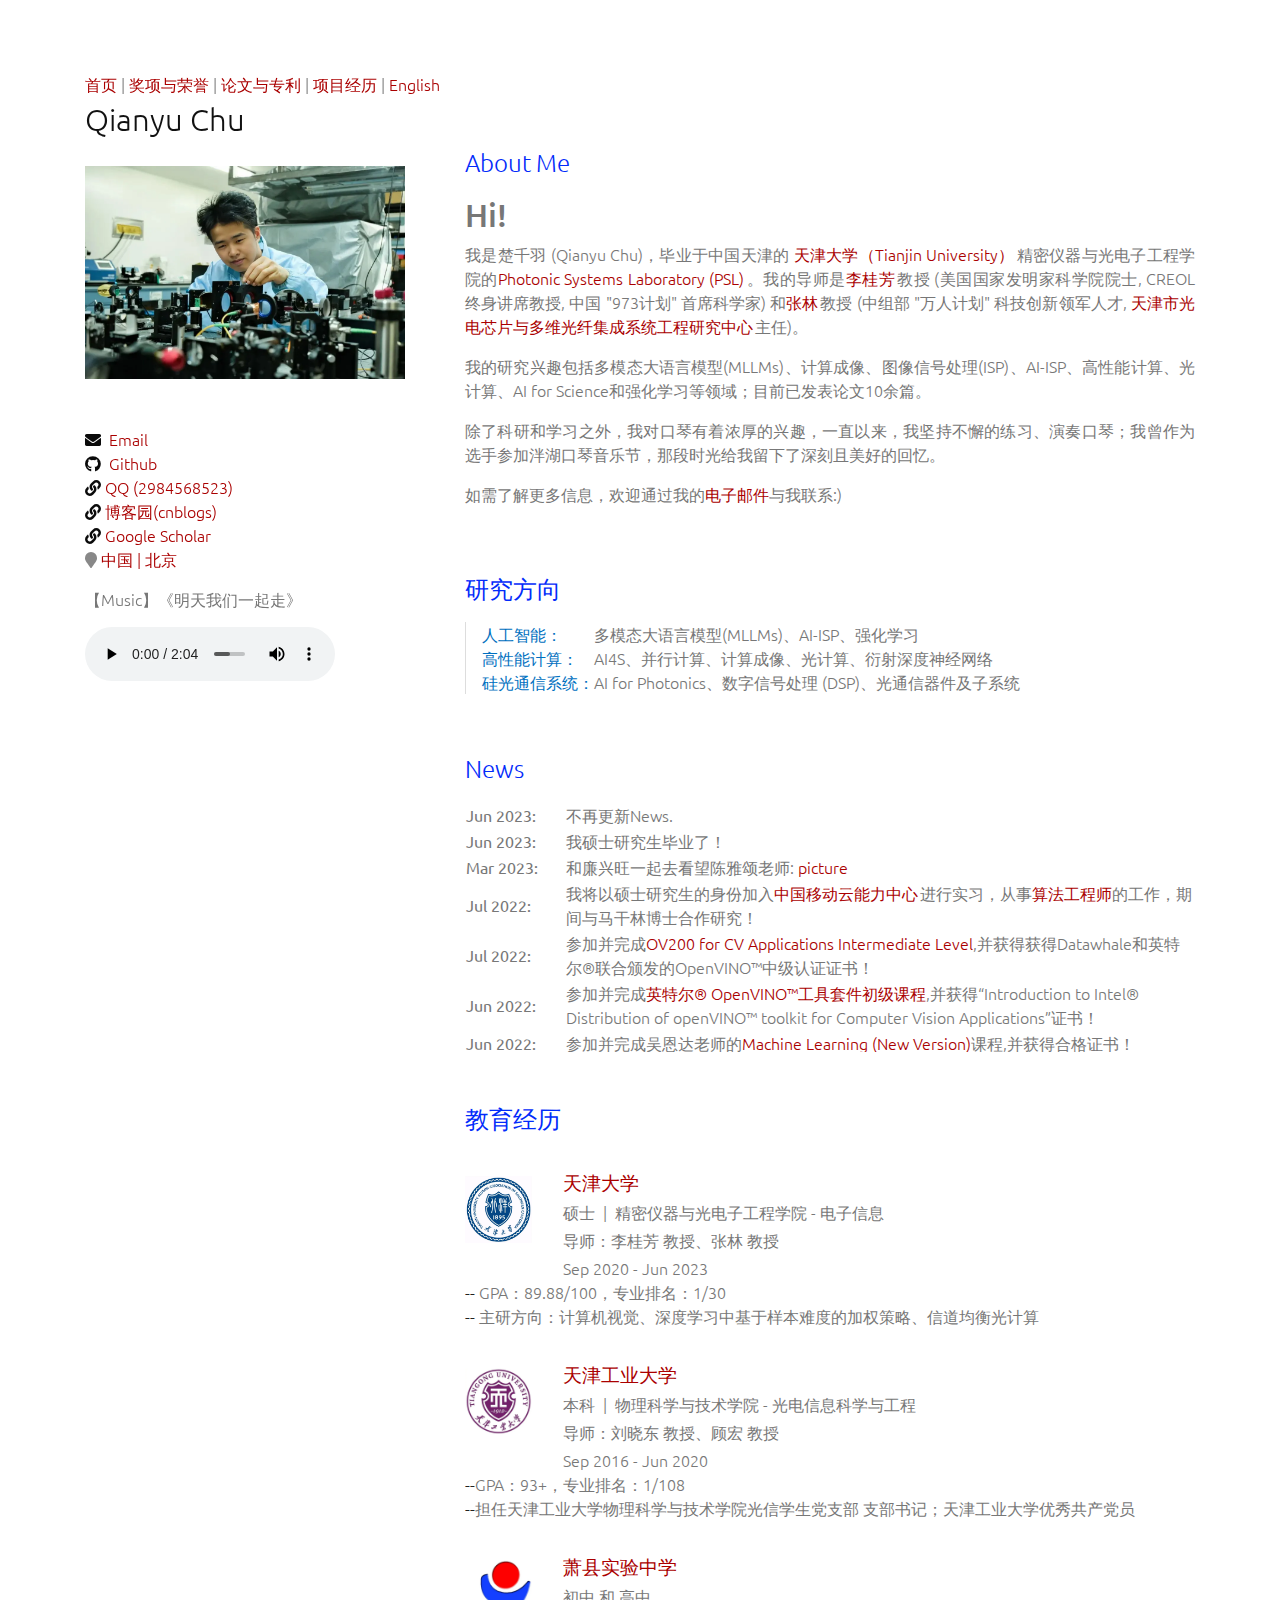
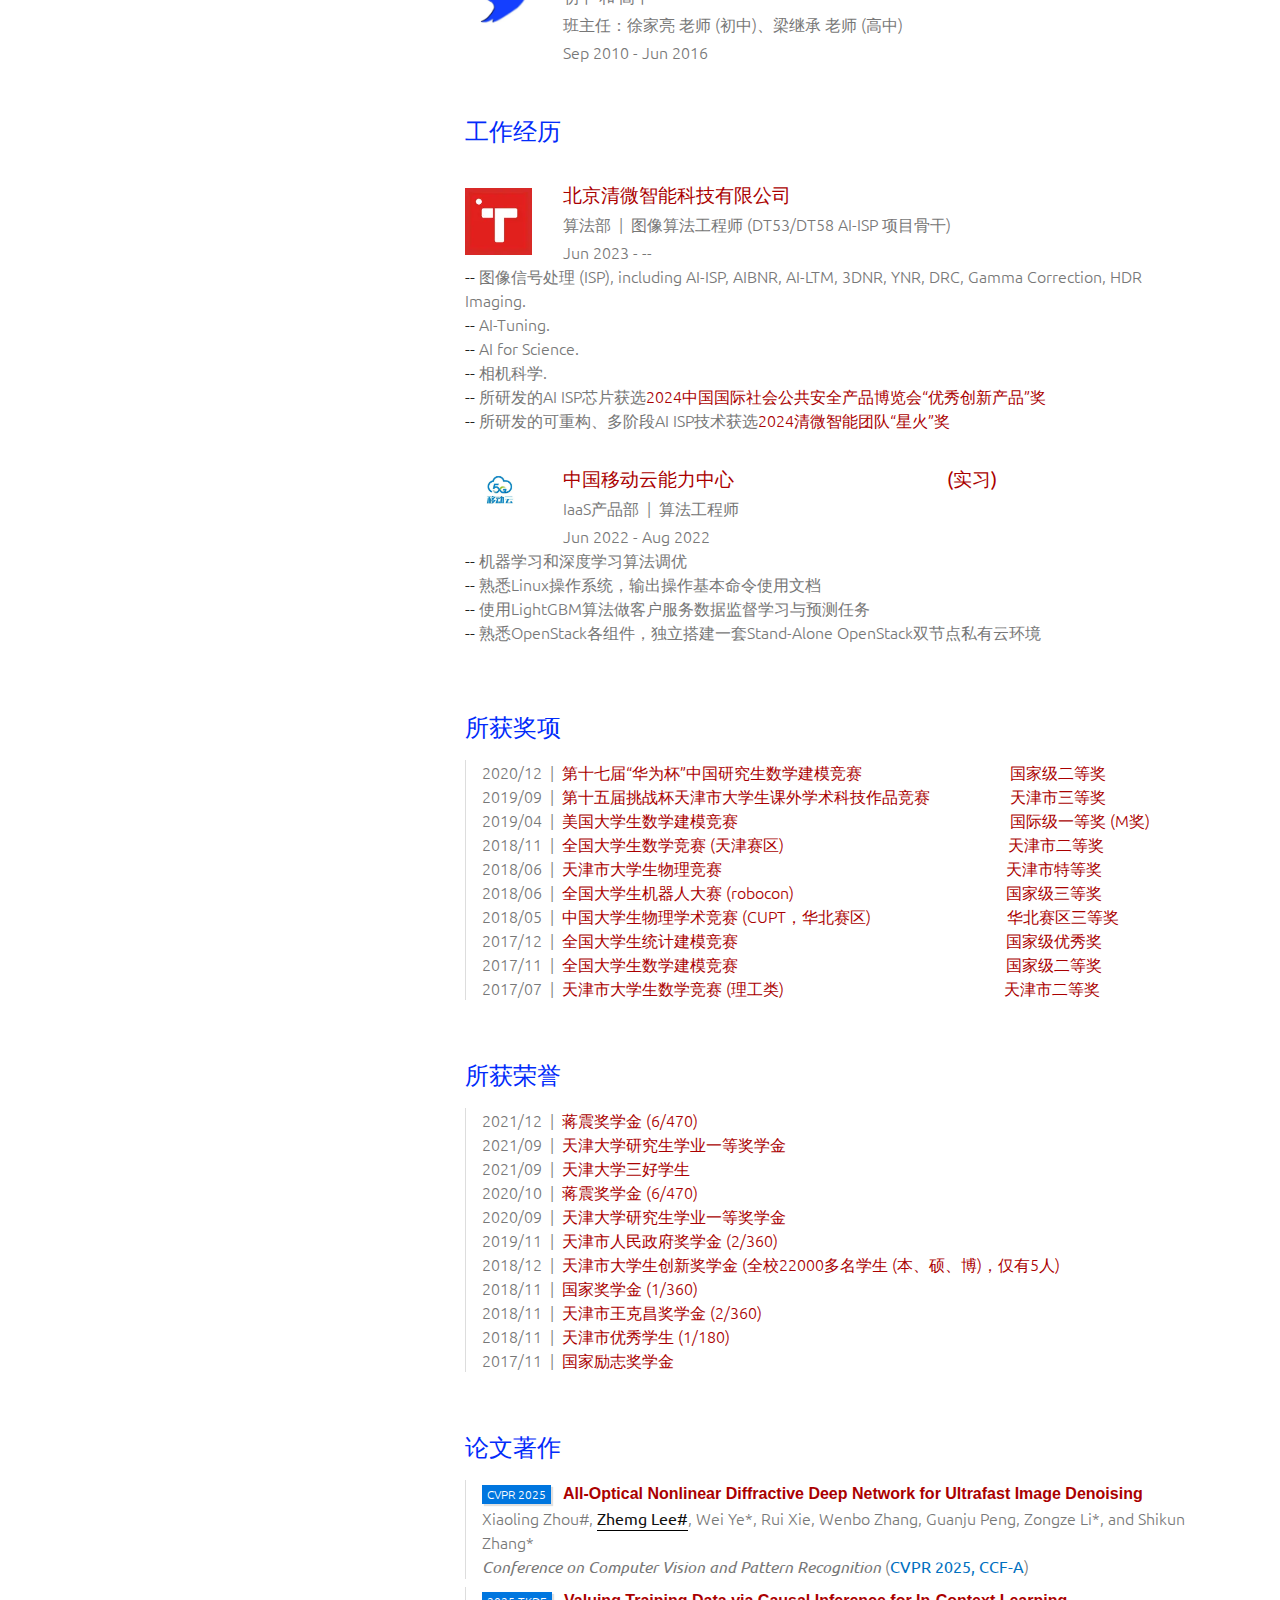
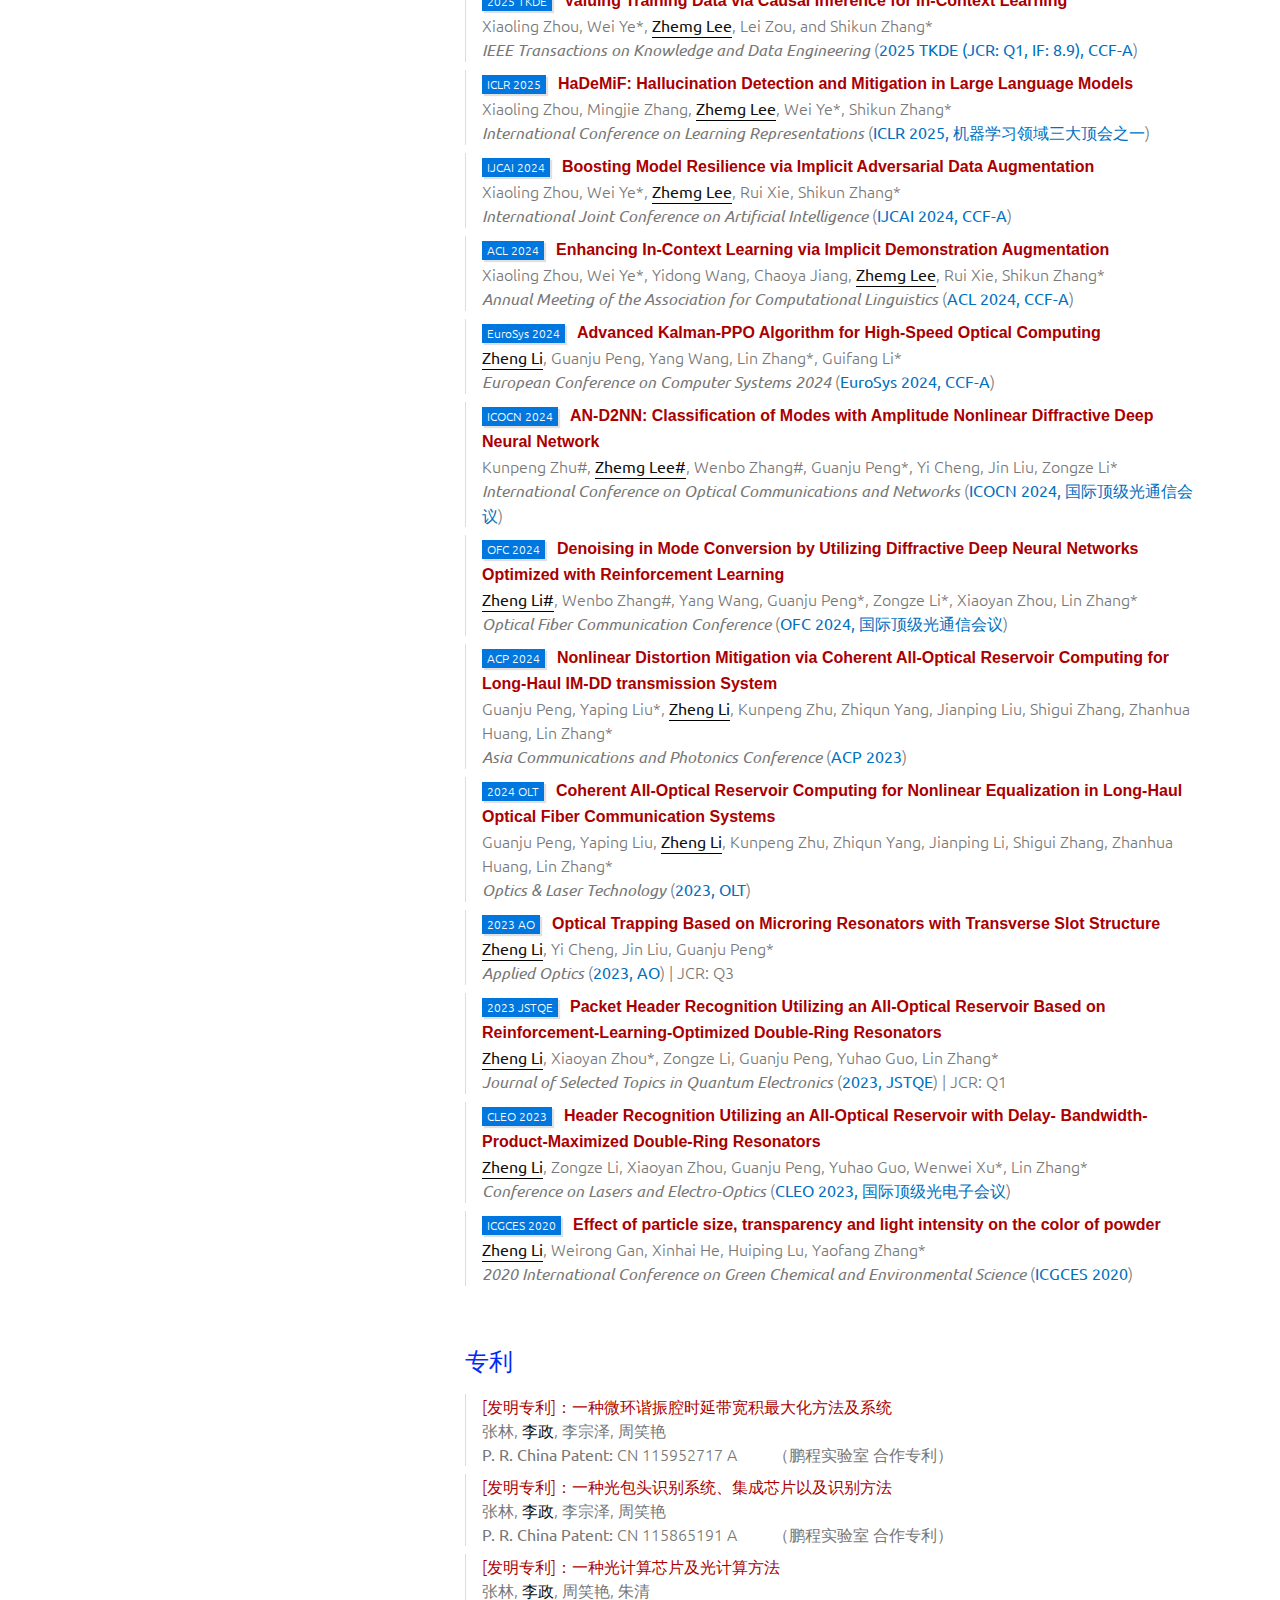
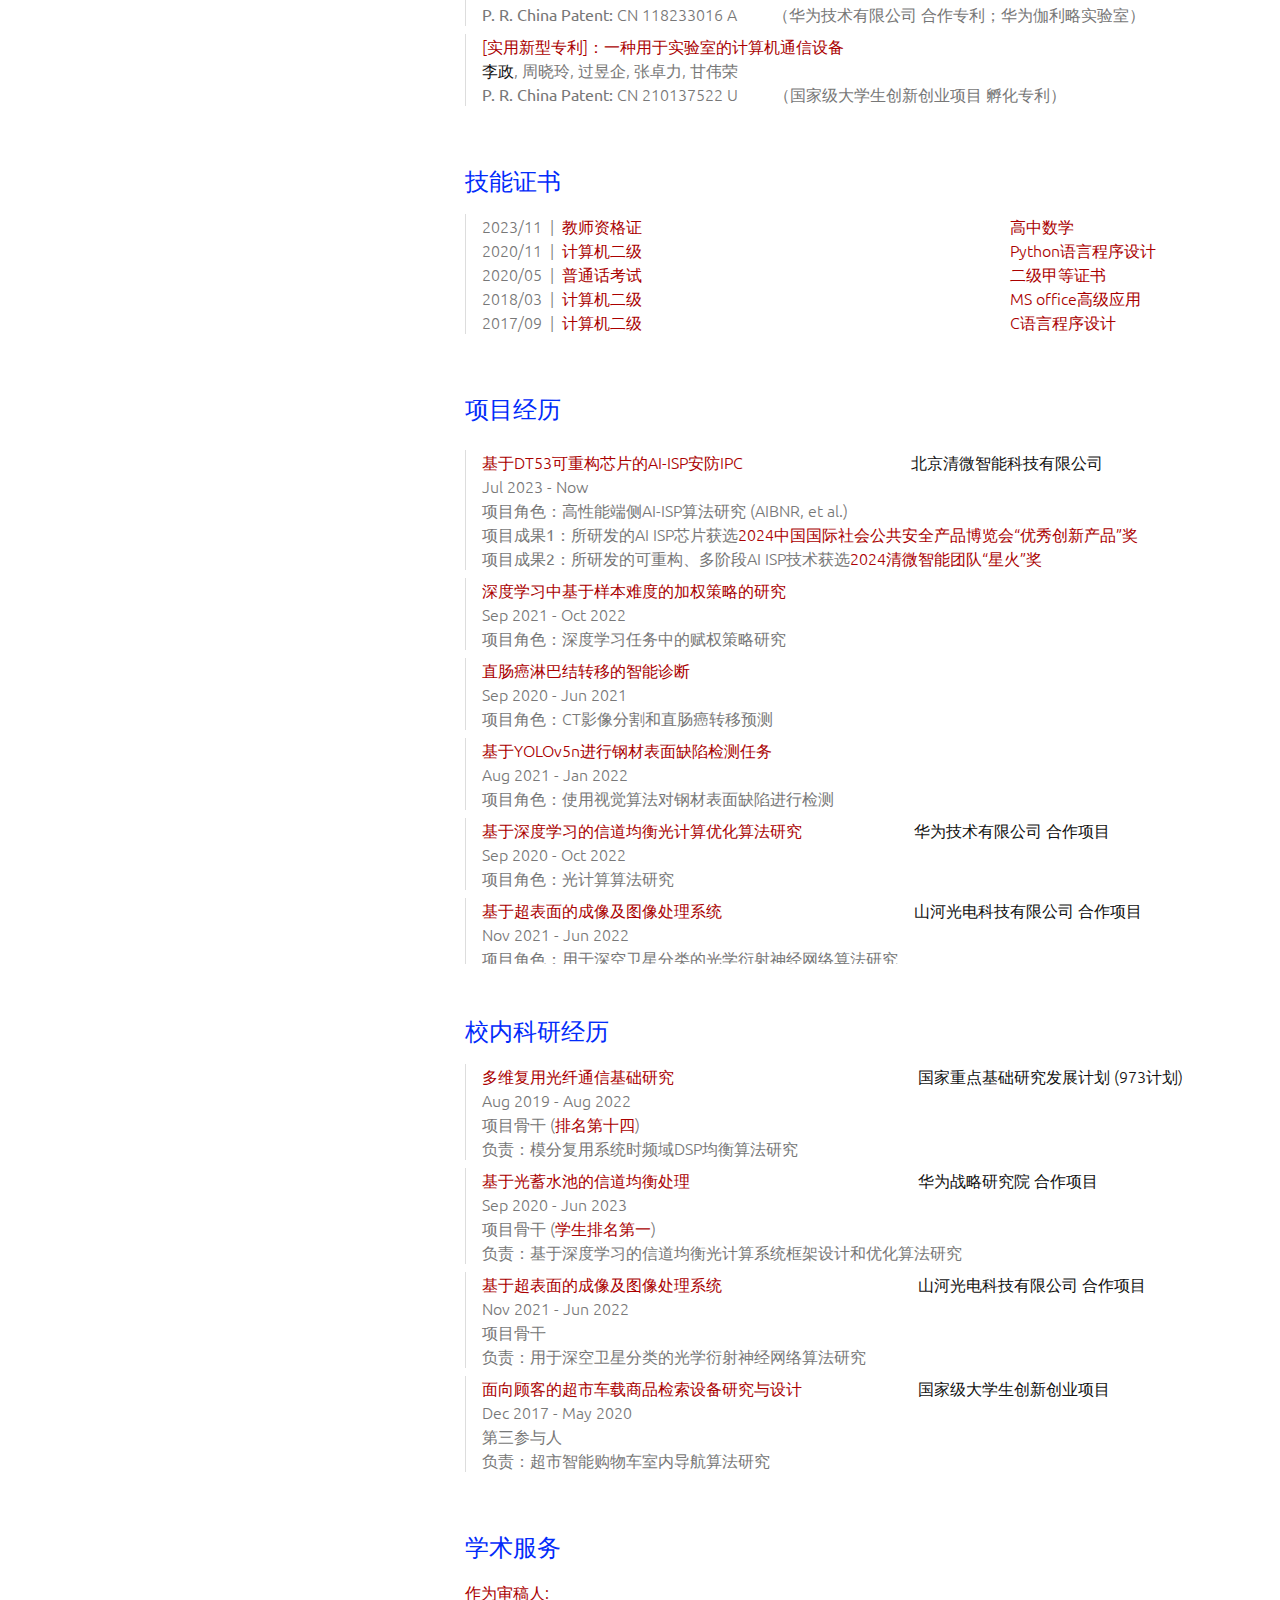
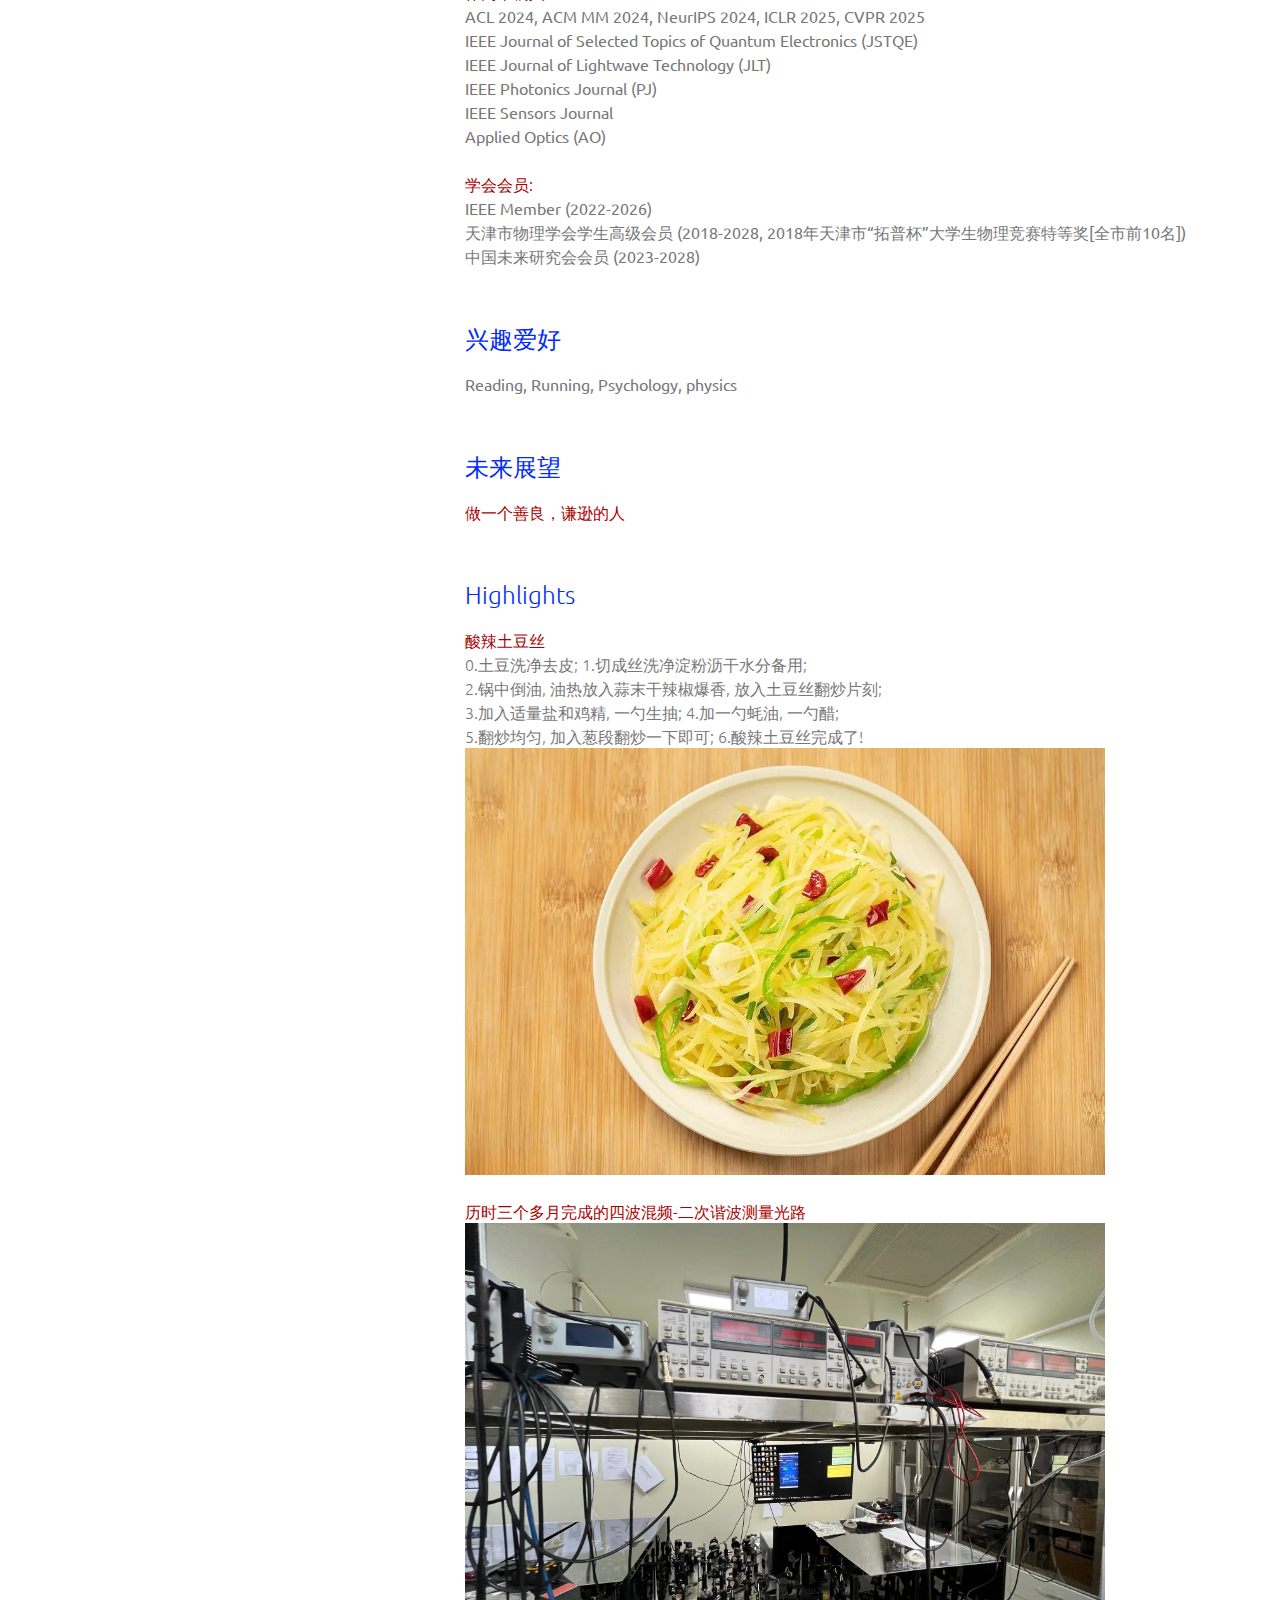
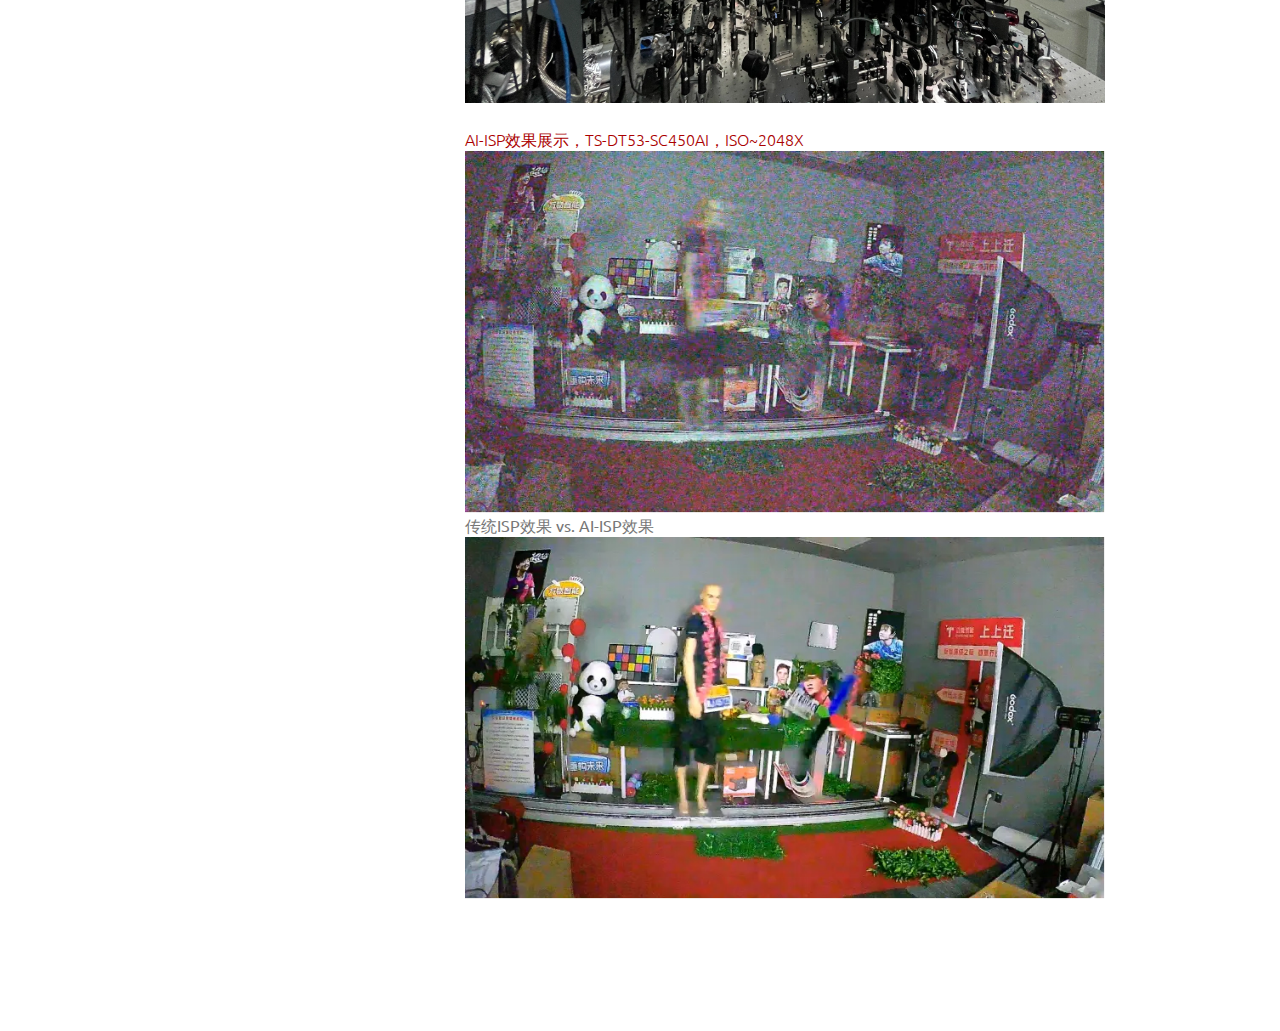
==== index.html @ 64fbca9c "Update index.html" ====
<!doctype html>
<html>
  <head>
    <!-- Required meta tags -->
    <meta charset="utf-8">
    <meta name="viewport" content="width=device-width, initial-scale=1, shrink-to-fit=no">
    <meta name="description" content="Postgraduate | Tianjin University">
    <meta name="keywords" content="website, qianyu chu">
    <meta name="author" content="Qianyu Chu">
    <meta http-equiv="X-UA-Compatible" content="chrome=1">

    <!--生成Favicon.ico的网址：https://www.logosc.cn/logo/favicon -->
    <!--png/jpg/jpeg 2 webp(加速页面显示)的网址：https://squoosh.app/ -->
    <!--生成Favicon.ico的网址：https://blog.csdn.net/Protinx/article/details/123624961 -->
    <link rel="apple-touch-icon" sizes="180x180" href="images/icons/apple-touch-icons.png">
    <link rel="icon" type="image/png" sizes="32x32" href="images/icons/favicon-32x32s.png">
    <link rel="icon" type="image/png" sizes="16x16" href="images/icons/favicon-16x16s.png">

    <!-- Bootstrap CSS -->
    <!--<link rel="stylesheet" href="https://stackpath.bootstrapcdn.com/bootstrap/4.4.1/css/bootstrap.min.css" integrity="sha384-Vkoo8x4CGsO3+Hhxv8T/Q5PaXtkKtu6ug5TOeNV6gBiFeWPGFN9MuhOf23Q9Ifjh" crossorigin="anonymous">-->
    <!--<link href="https://fonts.googleapis.com/css2?family=Spartan:wght@300;400;500&display=swap" rel="stylesheet">-->
    <!--<link href="https://fonts.googleapis.com/css2?family=Quicksand:wght@300;400&display=swap" rel="stylesheet">-->
    <!--<link href="https://fonts.googleapis.com/css2?family=Barlow:wght@300;400&display=swap" rel="stylesheet">-->
    <!--<script src="https://kit.fontawesome.com/cf1c3caa39.js" crossorigin="anonymous"></script>-->
	  
    <link rel="stylesheet" href="https://cdn.bootcdn.net/ajax/libs/twitter-bootstrap/4.4.1/css/bootstrap.min.css">
    <link href="https://fonts.loli.net/css2?family=Spartan:wght@300;400;500&display=swap" rel="stylesheet">
    <link href="https://fonts.loli.net/css2?family=Quicksand:wght@300;400&display=swap" rel="stylesheet">
    <link href="https://fonts.loli.net/css2?family=Barlow:wght@300;400&display=swap" rel="stylesheet">
    <!-- Font Awesome（国内 CDN 方案） -->
    <link rel="stylesheet" href="https://cdn.bootcdn.net/ajax/libs/font-awesome/5.15.4/css/all.min.css">

    <!-- 网页最上端显示名称 -->
    <title>Qianyu Chu</title>

  </head>
  <body>
    <div class="container pb-5 allstuffp">
      <div class="row pt-5 allstuff">
        <!-- 网页左侧信息 -->
        <!-- 查看Font Awesome图标：https://www.runoob.com/font-awesome/fontawesome-reference.html -->
        <div class="col-md-4 pt-4">
          <div class="fixed-posi">
	   <div id="top-right">
	        <a href="index.html"> 首页 </a>  | <a href="#awards">奖项与荣誉</a> | <a href="#publications">论文与专利</a> | <a href="#projects">项目经历</a>  | <a href="index_en.html"> English </a>
	    </div>
            <div class="name pb-4">Qianyu Chu</div>
            <img src="./images/mes3.webp" class="img-fluid profilepic" alt="Pratik profile photo" width="320">
            <div class="pt-5">
<!--              <a id="icon_cv" class="tag had" href="assets/LZCV.pdf" target="_blank" ><i class="had fas fa-file-alt"></i>&nbsp; Resume</a><br>-->
              <a id="icon_email" class="tag had" href="mailto:zhemglee@tju.edu.cn" target="_blank"><i class="fas fa-envelope"></i>&nbsp; Email</a><br>
              <a id="icon_github" class="tag had" href="https://github.com/chuqianyu" target="_blank"><i class="had fab fa-github"></i>&nbsp; Github</a><br>
<!--              <a id="icon_wechat" class="tag had" href="https://twitter.com/Roprajo" target="_blank"> <i class="fab fa fa-wechat"></i>&nbsp; 微信</a> <br>-->
              <!--<a id="icon_qq" class="tag had" ><i class="fab fa fa-qq"></i> QQ (2984568523)</a> <br>-->
	      <a id="icon_link" class="tag had" ><i class="fab fa fa-link"></i> QQ (2984568523)</a> <br>
<!--              <a id="icon_phone" class="tag had" ><i class="fab fa fa-phone-square"></i> (+86) 13821509387</a> <br>-->
              <a id="icon_link" class="tag had" href="https://www.cnblogs.com/chuqianyu/" target="_blank"><i class="fa fa-link"></i> 博客园(cnblogs)</a> <br>
              <!--<a id="icon_google" class="tag had" href="https://scholar.google.com/citations?hl=zh-CN&user=AwUNdvoAAAAJ" target="_blank"><i class="fa fa-google"></i> Google Scholar</a> <br>-->
	      <a id="icon_link" class="tag had" href="https://scholar.google.com/citations?hl=zh-CN&user=AwUNdvoAAAAJ" target="_blank"><i class="fa fa-link"></i> Google Scholar</a> <br>
              <a id="icon_marker" class="tag had" target="_blank" ><i class="had fas fa fa-map-marker"></i>&nbsp;中国&nbsp;|&nbsp;北京</a><br>
              <p></p>
              <p>【Music】《明天我们一起走》</p>
              <audio src="assets/明天我们一起走.mp3" style="width:250px;" loop="true" controls="controls"></audio>
            </div>
          </div>
        </div>

        <div class="col-md-8 pt-5 about">
          <p class="header pt-5">About Me</p>
          <h2 class="pt-6">Hi!</h2>
          <p style="text-align: justify">我是楚千羽 (Qianyu Chu)，毕业于中国天津的 <a class="tag" href="http://www.tju.edu.cn/"
          target="_blank">天津大学（Tianjin University）</a>精密仪器与光电子工程学院的<a class="tag"
          href="http://photonsys.tju.edu.cn/examples/jumbotron/index.html" target="_blank">Photonic Systems Laboratory (PSL)</a>。我的导师是<a class="tag"
          href="https://creol.ucf.edu/person/guifang-li/" target="_blank">李桂芳</a>教授 (美国国家发明家科学院院士, CREOL终身讲席教授, 中国 "973计划" 首席科学家) 和<a class="tag"
          href="http://faculty.tju.edu.cn/156015/zh_CN/index.htm" target="_blank">张林</a>教授 (中组部 "万人计划" 科技创新领军人才, <a class="tag" href="https://aiof.tju.edu.cn/" target="_blank">天津市光电芯片与多维光纤集成系统工程研究中心</a>主任)。</p>
	  <p style="text-align: justify">我的研究兴趣包括多模态大语言模型(MLLMs)、计算成像、图像信号处理(ISP)、AI-ISP、高性能计算、光计算、AI for Science和强化学习等领域；目前已发表论文10余篇。</p>
          <p style="text-align: justify">除了科研和学习之外，我对口琴有着浓厚的兴趣，一直以来，我坚持不懈的练习、演奏口琴；我曾作为选手参加泮湖口琴音乐节，那段时光给我留下了深刻且美好的回忆。</p>
	  <p style="text-align: justify">如需了解更多信息，欢迎通过我的<a class="in-text" href="mailto:zhemglee@tju.edu.cn" target="_blank">电子邮件</a>与我联系:)</p>


          <p class="header pt-5">研究方向</p>
            <p class="paper my-2 pl-3">
            <span class="bullet"></span><b style="color: #0070C0;">人工智能：</b>&nbsp;&nbsp;&nbsp;&nbsp;&nbsp;&nbsp;&nbsp;&nbsp;多模态大语言模型(MLLMs)、AI-ISP、强化学习<br>
	            <span class="bullet"></span><b style="color: #0070C0;">高性能计算：</b> &nbsp;&nbsp;&nbsp;AI4S、并行计算、计算成像、光计算、衍射深度神经网络<br>
            <span class="bullet"></span><b style="color: #0070C0;">硅光通信系统：</b>AI for Photonics、数字信号处理 (DSP)、光通信器件及子系统<br>
            </p>

            <p class="header pt-5">News</p>
            <div style="height:250px;overflow:auto;">
                    <table>
                        <col width="100px">
                        <tr>
                            <td><b>Jun 2023:</b></td>
                            <td>不再更新News.</td>
                        </tr>
			    
                        <tr>
                            <td><b>Jun 2023:</b></td>
                            <td>我硕士研究生毕业了！</td>
                        </tr>
                      
                        <tr>
                            <td><b>Mar 2023:</b></td>
                            <td>和廉兴旺一起去看望陈雅颂老师:&nbsp;<a href="assets/和廉兴旺一起看望陈雅颂老师.webp" target="_blank">picture</a></td>
                        </tr>
			    
                        <tr>
                            <td><b>Jul 2022:</b></td>
                            <td>我将以硕士研究生的身份加入<a class="tag" href="https://ecloud.10086.cn/" target="_blank">中国移动云能力中心</a>进行实习，从事<a href="assets/李政-中国移动云能力中心-实习证明 .pdf" target="_blank">算法工程师</a>的工作，期间与马干林博士合作研究！</td>
                        </tr>
                        <tr>
                            <td><b>Jul 2022:</b></td>
                            <td>参加并完成<a href="https://aiedge.datawhale.club/p/t_pc/course_pc_detail/camp_pro/course_2BWCDbnoyJyitjtSV0T8CWkP1qJ" target="_blank">OV200 for CV Applications Intermediate Level</a>,并获得获得Datawhale和英特尔®联合颁发的OpenVINO™中级认证证书！</td>
                        </tr>
                        <tr>
                            <td><b>Jun 2022:</b></td>
                            <td>参加并完成<a href="https://course.itxueyuan.com/198" target="_blank">英特尔® OpenVINO™工具套件初级课程</a>,并获得“Introduction to Intel® Distribution of openVINO™ toolkit for Computer Vision Applications”证书！</td>
                        </tr>
                        <tr>
                            <td><b>Jun 2022:</b></td>
                            <td>参加并完成吴恩达老师的<a href="https://www.coursera.org/learn/machine-learning" target="_blank">Machine Learning (New Version)</a>课程,并获得合格证书！</td>
                        </tr>
                        <tr>
                            <td><b>May 2022:</b></td>
                            <td>参加并完成吴恩达老师的<a href="https://www.coursera.org/learn/neural-networks-deep-learning" target="_blank">Deep Learning</a>课程,并获得合格证书！</td>
                        </tr>
                        <tr>
                            <td><b>Mar 2022:</b></td>
                            <td>在<a href="https://www.icourse163.org/" target="_blank">MOOC</a>上参加并完成温州大学黄海广老师的<a href="https://www.icourse163.org/course/WZU-1464096179?tid=1466943454" target="_blank">机器学习</a>课程,并获得合格证书！</td>
                        </tr>
                        <tr>
                            <td><b>Mar 2022:</b></td>
                            <td>第二次参加并完成吴恩达老师的<a href="https://www.coursera.org/learn/machine-learning" target="_blank">Machine Learning (Old Version)</a>课程,并获得合格证书！</td>
                        </tr>
                        <tr>
                            <td><b>Jan 2022:</b></td>
                            <td>在<a href="https://www.icourse163.org/" target="_blank">MOOC</a>上参加并完成北京理工大学嵩天老师的<a href="https://www.icourse163.org/course/BIT-268001?tid=1465711517" target="_blank">Python语言程序设计</a>课程,并获得合格证书！</td>
                        </tr>
                        <tr>
                            <td><b>Oct 2021:</b></td>
                            <td>荣获天津大学蒋震奖学金，全院共15人!</td>
                        </tr>
                        <tr>
                            <td><b>Oct 2021:</b></td>
                            <td>荣获天津大学研究生学业一等奖学金！</td>
                        </tr>
                        <tr>
                            <td><b>Oct 2021:</b></td>
                            <td>荣获天津大学三好学生！</td>
                        </tr>
                        <tr>
                            <td><b>Aug 2021:</b></td>
                            <td>参加<a href="http://cvit.iiit.ac.in/summerschool2021/program.php" target="_blank">第五届CVIT IIIT暑期学校</a>的TensorFlow实践培训！</td>
                        </tr>

                        <tr>
                            <td><b>Nov 2020:</b></td>
                            <td>参加第十七届“华为杯”中国研究生数学建模竞赛，获得国家级二等奖！</td>
                        </tr>
                        <tr>
                            <td><b>Oct 2020:</b></td>
                            <td>荣获天津大学蒋震奖学金，全院共15人!</td>
                        </tr>
                        <tr>
                            <td><b>Seq 2020:</b></td>
                            <td>将前往<a href="http://www.tju.edu.cn/" target="_blank">天津大学</a>，精密仪器与光电子工程学院，电子信息专业，攻读硕士学位！</td>
                        </tr>
                        <tr>
                            <td><b>Jul 2020:</b></td>
                            <td>在<a class="tag" href="https://aiqicha.baidu.com/detail/compinfo?pid=xlTM-TogKuTwHDWArqg7u3cWLLpuYx3o3Amd&rq=eex&pd=ee&from=ps" target="_blank">无锡市弘学笃行教育培训中心</a>兼职，职位是高中物理教师！</td>
                        </tr>
                        <tr>
                            <td><b>Jun 2020:</b></td>
                            <td>毕业于<a href="https://www.tiangong.edu.cn/" target="_blank">天津工业大学</a>，获得光电信息科学与工程专业 理学学士学位！</td>
                        </tr>
                        <tr>
                            <td><b>Jun 2020:</b></td>
                            <td>毕业论文被评为<a href="assets/天津工业大学优秀毕业论文.webp" target="_blank">天津工业大学优秀毕业论文！</a>(指导老师为<a class="tag" href="https://wlkx.tiangong.edu.cn/2019/0104/c4917a37577/page.htm" target="_blank">刘晓东</a>教授和<a class="tag"
          href="http://faculty.tju.edu.cn/156015/zh_CN/index.htm" target="_blank">张林</a>教授)</td>
                        </tr>
                        <tr>
                            <td><b>Jun 2020:</b></td>
                            <td>被评为天津工业大学优秀毕业生！</td>
                        </tr>
                        <tr>
                            <td><b>Nov 2019:</b></td>
                            <td>荣获天津市人民政府奖学金！</td>
                        </tr>
                        <tr>
                            <td><b>Jun 2019:</b></td>
                            <td>担任天津工业大学光信学生党支部支部书记，任期一年！</td>
                        </tr>
                        <tr>
                            <td><b>Nov 2018:</b></td>
                            <td>荣获国家奖学金！</td>
                        </tr>
                        <tr>
                            <td><b>Oct 2018:</b></td>
                            <td>作为口琴选手选手参加第七届泮湖口琴音乐节，并获得亚军！(演奏天津工业大学口琴社的社歌：明天我们一起走)</td>
                        </tr>
                        <tr>
                            <td><b>Oct 2018:</b></td>
                            <td>荣获天津市优秀学生！</td>
                        </tr>
                        <tr>
                            <td><b>May 2018:</b></td>
                            <td>在<a class="tag" href="https://www.real-light.com/" target="_blank">北京杏林睿光科技有限公司</a>实习，主要负责使用算法优化工艺！</td>
                        </tr>
                        <tr>
                            <td><b>Jan 2018:</b></td>
                            <td>进行为期六个月的中国大学生物理学术竞赛的赛前物理实验准备，期间得到了顾宏老师、张耀芳老师、卢会平老师的鼎力支持！</td>
                        </tr>
                        <tr>
                            <td><b>Nov 2017:</b></td>
                            <td>在天津市河西区环湖东里社区做<a href="assets/志愿者照片1.webp" target="_blank">志愿者</a>：<a href="assets/志愿者照片2.webp" target="_blank">教老人正确使用手机和电脑!</a></td>
                        </tr>
                        <tr>
                            <td><b>Nov 2017:</b></td>
                            <td>荣获全国大学生数学建模竞赛 国家级二等奖！</td>
                        </tr>
                        <tr>
                            <td><b>Oct 2017:</b></td>
                            <td>作为口琴选手选手参加第六届泮湖口琴音乐节！</td>
                        </tr>
                        <tr>
                            <td><b>Jul 2017:</b></td>
                            <td>参加为期两个月的数学建模“魔鬼训练”，期间得到了汪晓银老师、陈雅颂老师的鼎力支持，得到了胡坤学长、队友廉兴旺、成方圆的极大帮助！</td>
                        </tr>
                    </table>
                </div>


          <p class='header pt-5'>教育经历</p>
            <div class="py-3">
              <div class="expmeta row">
                  <div class="col-sm-1"><img class="expicon mt-2"src="images/天津大学校徽.webp"></div>
                  <div class="col-sm-11 expdetails">
                    <span class="expjob"><a class="tag" href="http://www.tju.edu.cn/" target="_blank">天津大学</a></span><br>
                    <div class='pt-1'><b>硕士</b>&nbsp;&nbsp;|&nbsp;&nbsp;精密仪器与光电子工程学院 - 电子信息</div>
                    <div class='pt-1'>导师：李桂芳 教授、张林 教授</div>
                    <div class='pt-1'>Sep 2020 - Jun 2023</div>
                  </div>
              </div>
              <div class="details">
              <p><span class="bullet">--</span> GPA：89.88/100，专业排名：1/30<br>
                <span class="bullet">--</span> 主研方向：计算机视觉、深度学习中基于样本难度的加权策略、信道均衡光计算<br></p>
            </div>

            <div class="py-3">
              <div class="expmeta row">
                  <div class="col-sm-1"><img class="expicon mt-2"src="images/天津工业大学校徽.webp"></div>
                  <div class="col-sm-11 expdetails">
                    <span class="expjob"><a class="tag" href="https://www.tiangong.edu.cn/" target="_blank">天津工业大学</a></span><br>
                    <div class='pt-1'><b>本科</b>&nbsp;&nbsp;|&nbsp;&nbsp;物理科学与技术学院 - 光电信息科学与工程</div>
                    <div class='pt-1'>导师：刘晓东 教授、顾宏 教授</div>
                    <div class='pt-1'>Sep 2016 - Jun 2020</div>
                  </div>
              </div>
              <div class="details">
              <p><span class="bullet">--</span>GPA：93+，专业排名：1/108<br>
              <span class="bullet">--</span>担任天津工业大学物理科学与技术学院光信学生党支部 支部书记；天津工业大学优秀共产党员<br></p>
            </div>

            <div class="py-3">
              <div class="expmeta row">
                  <div class="col-sm-1"><img class="expicon mt-2"src="images/萧县实验中学.webp"></div>
                  <div class="col-sm-11 expdetails">
                    <span class="expjob"><a class="tag" href="http://www.ahxxsyzx.cn/" target="_blank">萧县实验中学</a></span><br>
                    <div class='pt-1'><b>初中</b> 和 <b>高中</b></div>
                    <div class='pt-1'>班主任：徐家亮 老师 (初中)、梁继承 老师 (高中)</div>
                    <div class='pt-1'>Sep 2010 - Jun 2016</div>
                  </div>
              </div>


          <p class='header pt-5'>工作经历</p>
            <div class="py-3">
               <div class="expmeta row">
                   <div class="col-sm-1"><img class="expicon mt-2"src="images/清微-logo2.webp"></div>
                   <div class="col-sm-11 expdetails">
                     <span class="expjob"><a class="tag" href="http://www.tsingmicro.com/" target="_blank">北京清微智能科技有限公司</a></span><br>
                     <div class='pt-1'>算法部&nbsp;&nbsp;|&nbsp;&nbsp;图像算法工程师 (DT53/DT58 AI-ISP 项目骨干)</div>
                     <div class='pt-1'>Jun 2023 - --</div>
                  </div> 
              </div>
               <div class="details">
               <p><span class="bullet">--</span> 图像信号处理 (ISP), including AI-ISP, AIBNR, AI-LTM, 3DNR, YNR, DRC, Gamma Correction, HDR Imaging.<br> 
		 <span class="bullet">--</span> AI-Tuning.<br>
		 <span class="bullet">--</span> AI for Science.<br>
                 <span class="bullet">--</span> 相机科学.<br>
		 <span class="bullet">--</span> 所研发的AI ISP芯片获选<a class="tag" href="https://www.163.com/dy/article/JF8LBGIT05389L1N.html" target="_blank">2024中国国际社会公共安全产品博览会“优秀创新产品”奖</a><br>
		 <span class="bullet">--</span> 所研发的可重构、多阶段AI ISP技术获选<a class="tag" href="https://www.163.com/dy/article/JF8LBGIT05389L1N.html" target="_blank">2024清微智能团队“星火”奖</a><br>
            </div> 
               
              
            <div class="py-3">
              <div class="expmeta row">
                  <div class="col-sm-1"><img class="expicon mt-2"src="images/移动云.webp"></div>
                  <div class="col-sm-11 expdetails">
                    <span class="expjob"><a class="tag" href="https://ecloud.10086.cn/" target="_blank">中国移动云能力中心&emsp;&emsp;&emsp;&emsp;&emsp;&emsp;&emsp;&emsp;&emsp;&emsp;&emsp;&nbsp;(实习)</a></span><br>
                    <div class='pt-1'>IaaS产品部&nbsp;&nbsp;|&nbsp;&nbsp;算法工程师</div>
                    <div class='pt-1'>Jun 2022 - Aug 2022</div>
                  </div>
              </div>
              <div class="details">
              <p><span class="bullet">--</span> 机器学习和深度学习算法调优<br>
                <span class="bullet">--</span> 熟悉Linux操作系统，输出操作基本命令使用文档<br>
              <span class="bullet">--</span> 使用LightGBM算法做客户服务数据监督学习与预测任务<br>
              <span class="bullet">--</span> 熟悉OpenStack各组件，独立搭建一套Stand-Alone OpenStack双节点私有云环境<br></p>
            </div>

            <!-- <div class="py-3"> -->
              <!-- <div class="expmeta row"> -->
                 <!--  <div class="col-sm-1"><img class="expicon mt-2"src="images/弘学笃行.webp"></div> -->
                  <!-- <div class="col-sm-11 expdetails"> -->
                   <!--  <span class="expjob"><a class="tag" href="https://aiqicha.baidu.com/detail/compinfo?pid=xlTM-TogKuTwHDWArqg7u3cWLLpuYx3o3Amd&rq=eex&pd=ee&from=ps" target="_blank">无锡市弘学笃行教育培训中心&emsp;&emsp;&emsp;&emsp;&emsp;&emsp;&emsp;(实习)</a></span><br> -->
                   <!--  <div class='pt-1'>高中物理教师</div> -->
                    <!-- <div class='pt-1'>Jul 2020 - Aug 2020</div> -->
                  <!-- </div> -->
              <!-- </div> -->
              <!-- <div class="details"> -->
              <!-- <p><span class="bullet">--</span> 负责高二学生物理学科预习 <br> -->
                <!-- <span class="bullet">--</span> 负责高三学生物理学科第一轮复习<br> </p> -->
            <!-- </div> -->

            <!--<div class="py-3"> -->
              <!--<div class="expmeta row"> -->
                  <!--<div class="col-sm-1"><img class="expicon mt-2" src="images/北京杏林睿光.webp"></div> -->
                  <!--<div class="col-sm-11 expdetails"> -->
                    <!--<span class="expjob"> <a class="tag" href="https://www.real-light.com/" target="_blank">北京杏林睿光科技有限公司&emsp;&emsp;&emsp;&emsp;&emsp;&emsp;&emsp;&emsp;(实习)</a></span><br> -->
                    <!--<div class='pt-1'>算法工程师&nbsp;&nbsp;|&nbsp;&nbsp;数值优化</div> -->
                    <!--<div class='pt-1'>May 2018 - Jul 2018</div> -->
                  <!--</div> -->
              <!--</div> -->
              <!--<div class="details"> -->
              <!--<p><span class="bullet">--</span> 使用机器学习算法优化MZM调制器加工工艺<br> -->
                <!--<span class="bullet">--</span> VCSEL激光器优化设计<br> -->
                <!--<span class="bullet">--</span> 负责对比不同长度倍频晶体对输出激光功率以及倍频效率的影响，利用20mm的LBO晶体，实现倍频效率67%，功率为13.5W的绿光激光输出 </p> -->
            <!--</div> -->

          <div id = "awards"><p class="header pt-5">所获奖项</p></div>
            <p class="paper my-2 pl-3">
              2020/12&nbsp;&nbsp;|&nbsp;&nbsp;<span class="papertitle">第十七届“华为杯”中国研究生数学建模竞赛&emsp;&emsp;&emsp;&emsp;&emsp;&emsp;&emsp;&emsp;&emsp;&nbsp;国家级二等奖</span><br>
              2019/09&nbsp;&nbsp;|&nbsp;&nbsp;<span class="papertitle">第十五届挑战杯天津市大学生课外学术科技作品竞赛&emsp;&emsp;&emsp;&emsp;&emsp;天津市三等奖</span><br>
              2019/04&nbsp;&nbsp;|&nbsp;&nbsp;<span class="papertitle">美国大学生数学建模竞赛&emsp;&emsp;&emsp;&emsp;&emsp;&emsp;&emsp;&emsp;&emsp;&emsp;&emsp;&emsp;&emsp;&emsp;&emsp;&emsp;&emsp;国际级一等奖 (M奖)</span><br>
              2018/11&nbsp;&nbsp;|&nbsp;&nbsp;<span class="papertitle">全国大学生数学竞赛 (天津赛区)&emsp;&emsp;&emsp;&emsp;&emsp;&emsp;&emsp;&emsp;&emsp;&emsp;&emsp;&emsp;&emsp;&emsp;天津市二等奖</span><br>
              2018/06&nbsp;&nbsp;|&nbsp;&nbsp;<span class="papertitle">天津市大学生物理竞赛&emsp;&emsp;&emsp;&emsp;&emsp;&emsp;&nbsp;&nbsp;&nbsp;&emsp;&emsp;&emsp;&emsp;&emsp;&emsp;&emsp;&emsp;&emsp;&emsp;&emsp;天津市特等奖</span><br>
              2018/06&nbsp;&nbsp;|&nbsp;&nbsp;<span class="papertitle">全国大学生机器人大赛 (robocon)&emsp;&emsp;&emsp;&emsp;&emsp;&emsp;&emsp;&emsp;&emsp;&emsp;&emsp;&emsp;&emsp;&nbsp;国家级三等奖</span><br>
              2018/05&nbsp;&nbsp;|&nbsp;&nbsp;<span class="papertitle">中国大学生物理学术竞赛 (CUPT，华北赛区)&emsp;&emsp;&emsp;&emsp;&emsp;&emsp;&nbsp;&emsp;&emsp;&nbsp;华北赛区三等奖</span><br>
              <!--2018/04&nbsp;&nbsp;|&nbsp;&nbsp;<span class="papertitle">美国大学生数学建模竞赛&emsp;&emsp;&emsp;&emsp;&emsp;&emsp;&emsp;&emsp;&emsp;&emsp;&emsp;&emsp;&emsp;&emsp;&emsp;&emsp;&nbsp;&nbsp;&nbsp;国际级二等奖 (H奖)</span><br>-->
              2017/12&nbsp;&nbsp;|&nbsp;&nbsp;<span class="papertitle">全国大学生统计建模竞赛&emsp;&emsp;&emsp;&emsp;&emsp;&emsp;&emsp;&emsp;&emsp;&emsp;&emsp;&emsp;&emsp;&emsp;&emsp;&emsp;&nbsp;&nbsp;&nbsp;国家级优秀奖</span><br>
              2017/11&nbsp;&nbsp;|&nbsp;&nbsp;<span class="papertitle">全国大学生数学建模竞赛&emsp;&emsp;&emsp;&emsp;&emsp;&emsp;&emsp;&emsp;&emsp;&emsp;&emsp;&emsp;&emsp;&emsp;&emsp;&emsp;&nbsp;&nbsp;&nbsp;国家级二等奖</span><br>
              <!--2017/11&nbsp;&nbsp;|&nbsp;&nbsp;<span class="papertitle">全国大学生数学竞赛 (天津赛区)&emsp;&emsp;&emsp;&emsp;&emsp;&emsp;&emsp;&emsp;&emsp;&emsp;&emsp;&emsp;&emsp;&nbsp;&nbsp;&nbsp;天津市三等奖</span><br>-->
              2017/07&nbsp;&nbsp;|&nbsp;&nbsp;<span class="papertitle">天津市大学生数学竞赛 (理工类)&emsp;&emsp;&emsp;&emsp;&emsp;&emsp;&emsp;&emsp;&emsp;&emsp;&emsp;&emsp;&emsp;&nbsp;&nbsp;&nbsp;天津市二等奖</span><br>
            </p>

          <p class="header pt-5">所获荣誉</p>
            <p class="paper my-2 pl-3">
              2021/12&nbsp;&nbsp;|&nbsp;&nbsp;<span class="papertitle">蒋震奖学金 (6/470)</span><br>
              2021/09&nbsp;&nbsp;|&nbsp;&nbsp;<span class="papertitle">天津大学研究生学业一等奖学金</span><br>
              2021/09&nbsp;&nbsp;|&nbsp;&nbsp;<span class="papertitle">天津大学三好学生</span><br>
              2020/10&nbsp;&nbsp;|&nbsp;&nbsp;<span class="papertitle">蒋震奖学金 (6/470)</span><br>
              2020/09&nbsp;&nbsp;|&nbsp;&nbsp;<span class="papertitle">天津大学研究生学业一等奖学金</span><br>
              <!--2020/06&nbsp;&nbsp;|&nbsp;&nbsp;<span class="papertitle">天津工业大学优秀本科毕业论文 (1/120)</span><br>-->
              <!--2020/06&nbsp;&nbsp;|&nbsp;&nbsp;<span class="papertitle">天津工业大学优秀毕业生 (5/120)</span><br>-->
              <!--2019/11&nbsp;&nbsp;|&nbsp;&nbsp;<span class="papertitle">天津工业大学第二届十佳大学生 (全校22000多名学生 (本、硕、博)，仅有10人)</span><br>-->
              2019/11&nbsp;&nbsp;|&nbsp;&nbsp;<span class="papertitle">天津市人民政府奖学金 (2/360)</span><br>
              <!--2019/10&nbsp;&nbsp;|&nbsp;&nbsp;<span class="papertitle">天津工业大学校长一等奖学金</span><br>-->
              <!--2019/10&nbsp;&nbsp;|&nbsp;&nbsp;<span class="papertitle">天津工业大学三好学生</span><br>-->
              2018/12&nbsp;&nbsp;|&nbsp;&nbsp;<span class="papertitle">天津市大学生创新奖学金 (全校22000多名学生 (本、硕、博)，仅有5人)</span><br>
              2018/11&nbsp;&nbsp;|&nbsp;&nbsp;<span class="papertitle">国家奖学金 (1/360)</span><br>
              2018/11&nbsp;&nbsp;|&nbsp;&nbsp;<span class="papertitle">天津市王克昌奖学金 (2/360)</span><br>
              2018/11&nbsp;&nbsp;|&nbsp;&nbsp;<span class="papertitle">天津市优秀学生 (1/180)</span><br>
              2017/11&nbsp;&nbsp;|&nbsp;&nbsp;<span class="papertitle">国家励志奖学金</span><br>
            </p>


            <div id = "publications"><p class="header pt-5">论文著作</p></div>
            <p class="paper my-2 pl-3">
	      <span class="tag">CVPR 2025</span>&nbsp;&nbsp;
              <a class="tag" href="" target="_blank"><papertitle>All-Optical Nonlinear Diffractive Deep Network for Ultrafast Image Denoising</papertitle></a> <br>
              Xiaoling Zhou#, <span class="thisauthor"><span class="underline"><b>Zhemg Lee#</b></span></span>, Wei Ye*, Rui Xie, Wenbo Zhang, Guanju Peng, Zongze Li*, and Shikun Zhang*<br>
              <i>Conference on Computer Vision and Pattern Recognition</i> (<b style="color: #0070C0;">CVPR 2025, CCF-A</b>) <br>
            </p>

	    <p class="paper my-2 pl-3">
	      <span class="tag">2025 TKDE</span>&nbsp;&nbsp;
              <a class="tag" href="https://github.com/xiaolingzhou98/AME-ICL" target="_blank"><papertitle>Valuing Training Data via Causal Inference for In-Context Learning</papertitle></a> <br>
              Xiaoling Zhou, Wei Ye*, <span class="thisauthor"><span class="underline"><b>Zhemg Lee</b></span></span>, Lei Zou, and Shikun Zhang*<br>
              <i>IEEE Transactions on Knowledge and Data Engineering</i> (<b style="color: #0070C0;">2025 TKDE (JCR: Q1, IF: 8.9), CCF-A</b>) <br>
            </p>
		    
            <p class="paper my-2 pl-3">
	      <span class="tag">ICLR 2025</span>&nbsp;&nbsp;
              <a class="tag" href="https://openreview.net/forum?id=VwOYxPScxB" target="_blank"><papertitle>HaDeMiF: Hallucination Detection and Mitigation in Large Language Models</papertitle></a> <br>
              Xiaoling Zhou, Mingjie Zhang, <span class="thisauthor"><span class="underline"><b>Zhemg Lee</b></span></span>, Wei Ye*, Shikun Zhang*<br>
              <i>International Conference on Learning Representations</i> (<b style="color: #0070C0;">ICLR 2025, 机器学习领域三大顶会之一</b>) <br>
            </p>
		    
            <p class="paper my-2 pl-3">
	      <span class="tag">IJCAI 2024</span>&nbsp;&nbsp;
              <a class="tag" href="https://www.ijcai.org/proceedings/2024/625" target="_blank"><papertitle>Boosting Model Resilience via Implicit Adversarial Data Augmentation</papertitle></a> <br>
              Xiaoling Zhou, Wei Ye*, <span class="thisauthor"><span class="underline"><b>Zhemg Lee</b></span></span>, Rui Xie, Shikun Zhang*<br>
              <i>International Joint Conference on Artificial Intelligence</i> (<b style="color: #0070C0;">IJCAI 2024, CCF-A</b>) <br>
            </p>
		    
            <p class="paper my-2 pl-3">
	      <span class="tag">ACL 2024</span>&nbsp;&nbsp;
              <a class="tag" href="https://aclanthology.org/2024.acl-long.155/" target="_blank"><papertitle>Enhancing In-Context Learning via Implicit Demonstration Augmentation</papertitle></a> <br>
              Xiaoling Zhou, Wei Ye*, Yidong Wang, Chaoya Jiang, <span class="thisauthor"><span class="underline"><b>Zhemg Lee</b></span></span>, Rui Xie, Shikun Zhang*<br>
              <i>Annual Meeting of the Association for Computational Linguistics</i> (<b style="color: #0070C0;">ACL 2024, CCF-A</b>) <br>
            </p>
		    
            <p class="paper my-2 pl-3">
	      <span class="tag">EuroSys 2024</span>&nbsp;&nbsp;
              <a class="tag" href="https://dl.acm.org/doi/proceedings/10.1145/3552326" target="_blank"><papertitle>Advanced Kalman-PPO Algorithm for High-Speed Optical Computing</papertitle></a> <br>
              <span class="thisauthor"><span class="underline"><b>Zheng Li</b></span></span>, Guanju Peng, Yang Wang, Lin Zhang*, Guifang Li*<br>
              <i>European Conference on Computer Systems 2024</i> (<b style="color: #0070C0;">EuroSys 2024, CCF-A</b>) <br>
            </p>
		    
            <p class="paper my-2 pl-3">
	      <span class="tag">ICOCN 2024</span>&nbsp;&nbsp;
              <a class="tag" href="https://ieeexplore.ieee.org/document/10648527" target="_blank"><papertitle>AN-D2NN: Classification of Modes with Amplitude Nonlinear Diffractive Deep Neural Network</papertitle></a> <br>
	      Kunpeng Zhu#, <span class="thisauthor"><span class="underline"><b>Zhemg Lee#</b></span></span>, Wenbo Zhang#, Guanju Peng*, Yi Cheng, Jin Liu, Zongze Li*<br>
              <i>International Conference on Optical Communications and Networks</i> (<b style="color: #0070C0;">ICOCN 2024, 国际顶级光通信会议</b>) <br>
            </p>
		    
	     <p class="paper my-2 pl-3">
	      <span class="tag">OFC 2024</span>&nbsp;&nbsp;
		<a class="tag" href="https://ieeexplore.ieee.org/document/10526806" target="_blank"><papertitle>Denoising in Mode Conversion by Utilizing Diffractive Deep Neural Networks Optimized with Reinforcement Learning</papertitle></a> <br>
                <span class="thisauthor"><span class="underline"><b>Zheng Li#</b></span></span>, Wenbo Zhang#, Yang Wang, Guanju Peng*, Zongze Li*, Xiaoyan Zhou, Lin Zhang*<br>
                <i>Optical Fiber Communication Conference</i> (<b style="color: #0070C0;">OFC 2024, 国际顶级光通信会议</b>) <br>
              </p>
		    
	      <p class="paper my-2 pl-3">
	         <span class="tag">ACP 2024</span>&nbsp;&nbsp;
		 <a class="tag" href="https://ieeexplore.ieee.org/abstract/document/10369906" target="_blank"><papertitle>Nonlinear Distortion Mitigation via Coherent All-Optical Reservoir Computing for Long-Haul IM-DD transmission System</papertitle></a> <br>
                 Guanju Peng, Yaping Liu*, <span class="thisauthor"><span class="underline"><b>Zheng Li</b></span></span>, Kunpeng Zhu, Zhiqun Yang, Jianping Liu, Shigui Zhang, Zhanhua Huang, Lin Zhang*<br>
                 <i>Asia Communications and Photonics Conference</i> (<b style="color: #0070C0;">ACP 2023</b>) <br>
               </p>

	     <p class="paper my-2 pl-3">
	        <span class="tag">2024 OLT</span>&nbsp;&nbsp;
                <a class="tag" href="https://www.sciencedirect.com/science/article/pii/S0030399224001555" target="_blank"><papertitle>Coherent All-Optical Reservoir Computing for Nonlinear Equalization in Long-Haul Optical Fiber Communication Systems</papertitle></a> <br>
                Guanju Peng, Yaping Liu, <span class="thisauthor"><span class="underline"><b>Zheng Li</b></span></span>, Kunpeng Zhu, Zhiqun Yang, Jianping Li, Shigui Zhang, Zhanhua Huang, Lin Zhang*<br>
                <i>Optics & Laser Technology</i> (<b style="color: #0070C0;">2023, OLT</b>) <br>
               </p>
		    
	      <!-- <p class="paper my-2 pl-3">-->
	         <!--<span class="tag">AP 2023 BJ</span>&nbsp;&nbsp;-->
                 <!-- <span class="papertitle">基于光MIMO的空分复用信道均衡技术</span><br>-->
		 <!-- <a class="tag" href="assets/AP2023BJ.pdf" target="_blank"><papertitle>基于光MIMO的空分复用信道均衡技术</papertitle></a> <br>-->
                 <!-- Yu Zhang, <span class="thisauthor"><span class="underline"><b>Zheng Li</b></span></span>, Rui Xing, Xiaoyan Zhou*, Zhiqun Yang, Lin Zhang*<br>-->
                 <!-- <i>Advanced Photonics论坛：智能光子学</i> (<b style="color: #0070C0;">AP2023BJ</b>) <br>-->
              <!--  </p> -->
		    
               <p class="paper my-2 pl-3">
	         <span class="tag">2023 AO</span>&nbsp;&nbsp;
		 <a class="tag" href="https://opg.optica.org/ao/abstract.cfm?uri=ao-62-26-7119" target="_blank"><papertitle>Optical Trapping Based on Microring Resonators with Transverse Slot Structure</papertitle></a> <br>
                 <span class="thisauthor"><span class="underline"><b>Zheng Li</b></span></span>, Yi Cheng, Jin Liu, Guanju Peng*<br>
                 <i>Applied Optics</i> (<b style="color: #0070C0;">2023, AO</b>)  |  JCR: Q3 <br>
               </p>         
              
               <p class="paper my-2 pl-3">
	         <span class="tag">2023 JSTQE</span>&nbsp;&nbsp;
		 <a class="tag" href="https://ieeexplore.ieee.org/document/10226200" target="_blank"><papertitle>Packet Header Recognition Utilizing an All-Optical Reservoir Based on Reinforcement-Learning-Optimized Double-Ring Resonators</papertitle></a> <br>
                 <span class="thisauthor"><span class="underline"><b>Zheng Li</b></span></span>, Xiaoyan Zhou*, Zongze Li, Guanju Peng, Yuhao Guo, Lin Zhang*<br>
                 <i>Journal of Selected Topics in Quantum Electronics</i> (<b style="color: #0070C0;">2023, JSTQE</b>)  |  JCR: Q1 <br>
               </p> 

               <p class="paper my-2 pl-3">
	         <span class="tag">CLEO 2023</span>&nbsp;&nbsp;
		 <a class="tag" href="https://ieeexplore.ieee.org/document/10260117" target="_blank"><papertitle>Header Recognition Utilizing an All-Optical Reservoir with Delay- Bandwidth-Product-Maximized Double-Ring Resonators</papertitle></a> <br>
                 <span class="thisauthor"><span class="underline"><b>Zheng Li</b></span></span>, Zongze Li, Xiaoyan Zhou, Guanju Peng, Yuhao Guo, Wenwei Xu*, Lin Zhang*<br>
                 <i>Conference on Lasers and Electro-Optics</i> (<b style="color: #0070C0;">CLEO 2023, 国际顶级光电子会议</b>) <br>
               </p>

            <p class="paper my-2 pl-3">
	      <span class="tag">ICGCES 2020</span>&nbsp;&nbsp;
	      <a class="tag" href="https://iopscience.iop.org/article/10.1088/1755-1315/545/1/012027" target="_blank"><papertitle>Effect of particle size, transparency and light intensity on the color of powder</papertitle></a> <br>
              <span class="thisauthor"><span class="underline"><b>Zheng Li</b></span></span>, Weirong Gan, Xinhai He, Huiping Lu, Yaofang Zhang*<br>
              <i>2020 International Conference on Green Chemical and Environmental Science</i> (<b style="color: #0070C0;">ICGCES 2020</b>) <br>
            </p>

            <!--<tr>-->
              <!--<td valign="center">-->
                <!--<span class="tag">ECCV 2024</span>&nbsp;&nbsp;-->
                <!--<papertitle>Make a Cheap Scaling: A Self-Cascade Diffusion Model for Higher-Resolution Adaptation</papertitle>-->
                <!--<br>-->
                <!--<span class="underline"><b>Lanqing Guo</b></span>*, Yingqing He*, Haoxin Chen, Menghan Xia, Xiaodong Cun, Yufei Wang, Siyu Huang, Yong Zhang, Xintao Wang, Qifeng Chen, Ying Shan, Bihan Wen (* equal contribution)-->
                <!--<br>-->
                <!--<i>European Conference on Computer Vision (ECCV), 2024</i>-->
                <!--&nbsp-->
                <!-- <br>-->
                <!--<a href="https://arxiv.org/pdf/2402.10491.pdf" target="_blank">PDF</a> /-->
                <!--<a href="https://github.com/GuoLanqing/Self-Cascade" target="_blank">Code</a> /-->
                <!--<a href="https://guolanqing.github.io/Self-Cascade/" target="_blank">Project Page</a>-->
                <!--<br>-->
              <!--</td>-->
            <!--</tr>-->

		    


		    

           <p class="header pt-5">专利</p>
            <p class="paper my-2 pl-3">
	      <a class="tag" href="assets/20221231-一种微环谐振腔时延带宽积最大化方法及系统.pdf" target="_blank">[发明专利]：一种微环谐振腔时延带宽积最大化方法及系统</a> <br>
              张林, <span class="thisauthor">李政</span>, 李宗泽, 周笑艳<br>
              <b>P. R. China Patent: </b>  CN 115952717 A &emsp;&emsp;（鹏程实验室 合作专利）<br>
            </p>
		    
            <p class="paper my-2 pl-3">
	      <a class="tag" href="assets/20221124-一种光包头识别系统、集成芯片以及识别方法.pdf" target="_blank">[发明专利]：一种光包头识别系统、集成芯片以及识别方法</a> <br>
              张林, <span class="thisauthor">李政</span>, 李宗泽, 周笑艳<br>
              <b>P. R. China Patent: </b>  CN 115865191 A &emsp;&emsp;（鹏程实验室 合作专利）<br>
            </p>
              
            <p class="paper my-2 pl-3">
	      <a class="tag" href="assets/20221212-一种光计算芯片及光计算方法.webp" target="_blank">[发明专利]：一种光计算芯片及光计算方法</a> <br>
              张林, <span class="thisauthor">李政</span>, 周笑艳, 朱清<br>
              <b>P. R. China Patent: </b>  CN 118233016 A &emsp;&emsp;（华为技术有限公司 合作专利；华为伽利略实验室）<br>
            </p>
              
            <p class="paper my-2 pl-3">
	      <a class="tag" href="assets/一种用于实验室的计算机通信设备.pdf" target="_blank">[实用新型专利]：一种用于实验室的计算机通信设备</a> <br>
              <span class="thisauthor">李政</span>, 周晓玲, 过昱企, 张卓力, 甘伟荣<br>
              <b>P. R. China Patent: </b>  CN 210137522 U &emsp;&emsp;（国家级大学生创新创业项目 孵化专利）<br>
            </p>

          <p class="header pt-5">技能证书</p>
            <p class="paper my-2 pl-3">
	      2023/11&nbsp;&nbsp;|&nbsp;&nbsp;<span class="papertitle">教师资格证&emsp;&emsp;&emsp;&emsp;&emsp;&emsp;&emsp;&emsp;&emsp;&emsp;&emsp;&emsp;&emsp;&emsp;&emsp;&emsp;&emsp;&emsp;&emsp;&emsp;&emsp;&emsp;&emsp;高中数学</span><br>
              2020/11&nbsp;&nbsp;|&nbsp;&nbsp;<span class="papertitle">计算机二级&emsp;&emsp;&emsp;&emsp;&emsp;&emsp;&emsp;&emsp;&emsp;&emsp;&emsp;&emsp;&emsp;&emsp;&emsp;&emsp;&emsp;&emsp;&emsp;&emsp;&emsp;&emsp;&emsp;Python语言程序设计</span><br>
              2020/05&nbsp;&nbsp;|&nbsp;&nbsp;<span class="papertitle">普通话考试&emsp;&emsp;&emsp;&emsp;&emsp;&emsp;&emsp;&emsp;&emsp;&emsp;&emsp;&emsp;&emsp;&emsp;&emsp;&emsp;&emsp;&emsp;&emsp;&emsp;&emsp;&emsp;&emsp;二级甲等证书</span><br>
              2018/03&nbsp;&nbsp;|&nbsp;&nbsp;<span class="papertitle">计算机二级&emsp;&emsp;&emsp;&emsp;&emsp;&emsp;&emsp;&emsp;&emsp;&emsp;&emsp;&emsp;&emsp;&emsp;&emsp;&emsp;&emsp;&emsp;&emsp;&emsp;&emsp;&emsp;&emsp;MS office高级应用</span><br>
              2017/09&nbsp;&nbsp;|&nbsp;&nbsp;<span class="papertitle">计算机二级&emsp;&emsp;&emsp;&emsp;&emsp;&emsp;&emsp;&emsp;&emsp;&emsp;&emsp;&emsp;&emsp;&emsp;&emsp;&emsp;&emsp;&emsp;&emsp;&emsp;&emsp;&emsp;&emsp;C语言程序设计 </span><br>
            </p>

           <div id = "projects"><p class="header pt-5">项目经历</p></div> 
            <div style="height:522px;overflow:auto;">
                    <table>
                        <col width="100px">
                        <tr>
                            <p class="paper my-2 pl-3">
                              <span class="papertitle">基于DT53可重构芯片的AI-ISP安防IPC</span>&emsp;&emsp;&emsp;&emsp;&emsp;&emsp;&emsp;&emsp;&emsp;&nbsp;&nbsp;&nbsp;&nbsp;&nbsp;&nbsp;<span class="thisauthor">北京清微智能科技有限公司</span><br>
                              Jul 2023 - Now<br>
                              <b>项目角色：</b>高性能端侧AI-ISP算法研究 (AIBNR, et al.)<br>
			      <b>项目成果1：</b>所研发的AI ISP芯片获选<a class="tag" href="https://www.163.com/dy/article/JF8LBGIT05389L1N.html" target="_blank">2024中国国际社会公共安全产品博览会“优秀创新产品”奖</a><br>
			      <b>项目成果2：</b>所研发的可重构、多阶段AI ISP技术获选<a class="tag" href="https://www.163.com/dy/article/JF8LBGIT05389L1N.html" target="_blank">2024清微智能团队“星火”奖</a><br>
                            </p>
                        </tr>	    
                        <tr>
                            <p class="paper my-2 pl-3">
                              <span class="papertitle">深度学习中基于样本难度的加权策略的研究</span><br>
                              Sep 2021 - Oct 2022<br>
                              <b>项目角色：</b>深度学习任务中的赋权策略研究<br>
                              <!--<span class="bullet">--</span> 在DL样本加权优先模式上，除容易优先和难优先模式外，证明了<span class="thisauthor">中等难度优先和两端优先</span>的存在，丰富了样本赋权策略<br>-->
                                <!--<span class="bullet">--</span>  提出一种基于<span class="thisauthor">KL散度</span>的难度加权通用优化目标函数和一个灵活的数据驱动的赋权函数<span class="thisauthor">FlexW</span>函数，从而通过超参数的调节实现四种优先模式；FlexW函数在干净样本数据集、噪声样本数据集和不平衡样本数据集上均取得了良好的效果<br>-->
                                <!--<span class="bullet">--</span>  该方法应用于<span class="thisauthor">ResNet34</span>模型在CIFAR10和CIFAR100数据集的图像分类问题上，比Focal Loss和SPL分类准确率提高约5%；该方法应用于<span class="thisauthor">YOLOv4</span>模型在PASCAL VOC数据集上进行目标检测，准确率提高约2%-->
                            </p>
                        </tr>
                        <tr>
                            <p class="paper my-2 pl-3">
                              <span class="papertitle">直肠癌淋巴结转移的智能诊断</span><br>
                              Sep 2020 - Jun 2021<br>
                              <b>项目角色：</b>CT影像分割和直肠癌转移预测<br>
                                <!--<span class="bullet">--</span> 辅助医生诊断，用<span class="thisauthor">GoogLeNet</span>从直肠癌CT影像中检测出是否存在肿瘤；进行肿瘤图像识别，识别正确率达到95.3%<br>-->
                                <!--<span class="bullet">--</span>  主要负责对原始图像数据进行<span class="thisauthor">图像增强</span>；并使用改进的<span class="thisauthor">U-Net</span>对CT影像进行图像分割，改进方案为：使用<span class="thisauthor">ResNet34</span>中的残差块代替卷积块，引入<span class="thisauthor">Squeeze-and-Excitation</span>注意力机制提高分割能力；在测试集上的 Dice指标为 92.7%<br>-->
                                <!--<span class="bullet">--</span>  采用<span class="thisauthor">LightGBM</span>算法对肿瘤影像特征与淋巴结转移进行相关性分析，最终对直肠癌淋巴结转移诊断准确率达到93.5%-->
                            </p>
                        </tr>
                        <tr>
                            <p class="paper my-2 pl-3">
                              <span class="papertitle">基于YOLOv5n进行钢材表面缺陷检测任务</span><br>
                              Aug 2021 - Jan 2022<br>
                              <b>项目角色：</b>使用视觉算法对钢材表面缺陷进行检测<br>
                              <!--<span class="bullet">--</span> 辅助完成图像标注：使用labelme对钢材图像数据集进行标注和标签制作，并进行标签格式转换和脚本制作<br>-->
                                <!--<span class="bullet">--</span> 负责使用<span class="thisauthor">YOLOv5</span>目标检测器模型对钢材图像数据进行目标检测，在测试集上的检测准确率达到83.7%<br>-->
                                <!--<span class="bullet">--</span>  针对不同类别训练难度不同的情况，使用<span class="thisauthor">Focal Loss、多尺度训练</span>策略对YOLOv5模型改进；采用扩张编码和均匀匹配来实现模型轻量化<span class="thisauthor">YOLOv5n</span>，改进后模型训练速度比原模型提高2.5倍，最终在测试集上的检测准确率达到96.5%<br>-->
                                <!--<span class="bullet">--</span>  负责将<span class="thisauthor">YOLOv5n</span>模型转换到FP16，并将网络结构通过ONNX和OpenVINO部署到终端上-->
                            </p>
                        </tr>
                        <tr>
                            <p class="paper my-2 pl-3">
                              <span class="papertitle">基于深度学习的信道均衡光计算优化算法研究</span>&emsp;&emsp;&emsp;&emsp;&emsp;&nbsp;&nbsp;&nbsp;&nbsp;&nbsp;&nbsp;&nbsp;&nbsp;<span class="thisauthor">华为技术有限公司&nbsp;合作项目</span><br>
                              Sep 2020 - Oct 2022<br>
                              <b>项目角色：</b>光计算算法研究<br>
                              <!--<span class="bullet">--</span> 负责采用强化学习<span class="thisauthor">A3C</span>算法优化微环谐振器的时延带宽积，FWHM为50 GHz时，最大时延带宽积达到1503 ps•GHz<br>-->
                                <!--<span class="bullet">--</span> 负责光计算芯片的系统设计和仿真，通过<span class="thisauthor">NAdamWs</span>算法优化光计算芯片的参数，使接收端误码率低于判决阈值 (BER<3e-3，Q值 >8 dB)；对于<span class="thisauthor">RSOP</span>，旋转速率为5e6 rad/s的情况下，均衡后的信号Q值依然大于8 dB<br>-->
                                <!--<span class="bullet">--</span>  通过<span class="thisauthor">Bi-LSTM</span>算法训练光计算芯片，以快速响应光纤链路传输矩阵的变化，测试误差小于1e-3，响应速度小于10 ms<br>-->
                                <!--<span class="bullet">--</span>  辅助完成：通过MATLAB和VPI软件进行多芯强耦合光纤通信系统和少模强耦合光纤通信系统的仿真建模<br>-->
                            </p>
                        </tr>
                        <tr>
                            <p class="paper my-2 pl-3">
                              <span class="papertitle">基于超表面的成像及图像处理系统</span>&emsp;&emsp;&emsp;&emsp;&emsp;&emsp;&emsp;&emsp;&emsp;&emsp;&emsp;&nbsp;&nbsp;&nbsp;&nbsp;<span class="thisauthor">山河光电科技有限公司&nbsp;合作项目</span><br>
                              Nov 2021 - Jun 2022<br>
                              <b>项目角色：</b>用于深空卫星分类的光学衍射神经网络算法研究<br>
                              <!--<span class="bullet">--</span> 负责采用<span class="thisauthor">Pytorch</span>搭建神经网络对超表面的参数进行训练优化<br>-->
                                <!--<span class="bullet">--</span> 负责构建和训练通过光学前向传播连接的5层<span class="thisauthor">D<sup>2</sup>NN</span>算法；对MNIST手写数字集和Fashion-MNIST数据集分别实现了<span class="thisauthor">92.18%</span>和87.52%的识别准确率<br>-->
                                <!--<span class="bullet">--</span>  辅助完成：负责超构表面结构的光学衍射算法研究-->
                            </p>
                        </tr>
                    </table>
                </div>
		    
          <p class="header pt-5">校内科研经历</p>		    
            <p class="paper my-2 pl-3">
              <span class="papertitle">多维复用光纤通信基础研究</span>&emsp;&emsp;&emsp;&emsp;&emsp;&emsp;&emsp;&emsp;&emsp;&emsp;&emsp;&emsp;&emsp;&emsp;&emsp;&nbsp;<span class="thisauthor">国家重点基础研究发展计划 (973计划) </span><br>
              Aug 2019 - Aug 2022<br>
              项目骨干 (<span class="papertitle">排名第十四</span>)<br>
              <b>负责：</b>模分复用系统时频域DSP均衡算法研究<br>
            </p>

            <p class="paper my-2 pl-3">
              <span class="papertitle">基于光蓄水池的信道均衡处理</span>&emsp;&emsp;&emsp;&emsp;&emsp;&emsp;&emsp;&emsp;&emsp;&emsp;&emsp;&emsp;&emsp;&emsp;&nbsp;<span class="thisauthor">华为战略研究院&nbsp;合作项目</span><br>
              Sep 2020 - Jun 2023<br>
              项目骨干 (<span class="papertitle">学生排名第一</span>)<br>
              <b>负责：</b>基于深度学习的信道均衡光计算系统框架设计和优化算法研究<br>
            </p>
		    
            <p class="paper my-2 pl-3">
              <span class="papertitle">基于超表面的成像及图像处理系统</span>&emsp;&emsp;&emsp;&emsp;&emsp;&emsp;&emsp;&emsp;&emsp;&emsp;&emsp;&emsp;&nbsp;<span class="thisauthor">山河光电科技有限公司&nbsp;合作项目</span><br>
              Nov 2021 - Jun 2022<br>
              项目骨干<br>
              <b>负责：</b>用于深空卫星分类的光学衍射神经网络算法研究<br>
            </p>
		    
            <!--<p class="paper my-2 pl-3">-->
              <!--<span class="papertitle">高等数学考研竞赛分类题库建设</span>&emsp;&emsp;&emsp;&emsp;&emsp;&emsp;&emsp;&emsp;&emsp;&emsp;&emsp;&emsp;&emsp;&nbsp;<span class="thisauthor">天津工业大学师生合作项目</span><br>-->
              <!--Dec 2018 - Dec 2019<br>-->
              <!--主要学生参与人<br>-->
            <!--</p>-->
		    
            <!--<p class="paper my-2 pl-3">-->
              <!--<span class="papertitle">光学相关实验与仪器英文资源的收集和整理</span>&emsp;&emsp;&emsp;&emsp;&emsp;&emsp;&emsp;&emsp;&nbsp;<span class="thisauthor">天津工业大学师生合作项目</span><br>-->
              <!--Dec 2018 - May 2020<br>-->
              <!--主要学生参与人<br>-->
            <!--</p>-->
		    
            <p class="paper my-2 pl-3">
              <span class="papertitle">面向顾客的超市车载商品检索设备研究与设计</span>&emsp;&emsp;&emsp;&emsp;&emsp;&emsp;&emsp;&nbsp;<span class="thisauthor">国家级大学生创新创业项目</span><br>
              Dec 2017 - May 2020<br>
              第三参与人<br>
              <b>负责：</b>超市智能购物车室内导航算法研究<br>
            </p>


		    

             <p class="header pt-5">学术服务</p>
                <div class="pb-1">
                    <span class="papertitle">作为审稿人:</span><br>
			<b>ACL 2024, ACM MM 2024, NeurIPS 2024, ICLR 2025, CVPR 2025</b><br>
			<b>IEEE Journal of Selected Topics of Quantum Electronics (JSTQE)</b><br>
			<b>IEEE Journal of Lightwave Technology (JLT)</b><br>
			<b>IEEE Photonics Journal (PJ)</b><br>
			<b>IEEE Sensors Journal</b><br>
			<b>Applied Optics (AO)</b><br>
			<br>
               <span class="papertitle">学会会员:</span><br>
			<b>IEEE Member (2022-2026)</b><br>
			<b>天津市物理学会学生高级会员 (2018-2028, 2018年天津市“拓普杯”大学生物理竞赛特等奖[全市前10名])</b><br>
			<b>中国未来研究会会员 (2023-2028)</b><br>
		</div> 
		    
		    <p class="header pt-5">兴趣爱好</p>
                <div class="pb-1">
                    <span class="papertitle"></span><b>Reading, Running, Psychology, physics</b>
                </div>

             <p class="header pt-5">未来展望</p>
                <div class="pb-1">
                    <span class="papertitle">做一个善良，谦逊的人</span>
                </div>

             <p class="header pt-5">Highlights</p>
                <div class="pb-1">
                    <span class="papertitle">酸辣土豆丝</span><br>
		    0.土豆洗净去皮; 1.切成丝洗净淀粉沥干水分备用;<br>
		    2.锅中倒油, 油热放入蒜末干辣椒爆香, 放入土豆丝翻炒片刻;<br>
		    3.加入适量盐和鸡精, 一勺生抽; 4.加一勺蚝油, 一勺醋;<br>
		    5.翻炒均匀, 加入葱段翻炒一下即可; 6.酸辣土豆丝完成了!<br>
		    <img src="./images/ths3.webp" width="640"><br>
		    <br>
                    <span class="papertitle">历时三个多月完成的四波混频-二次谐波测量光路</span><br>
		    <img src="./images/twct.webp" width="640"><br>
		    <br>
                    <span class="papertitle">AI-ISP效果展示，TS-DT53-SC450AI，ISO~2048X</span><br>
		    <img src="./images/AI-ISP1.webp" width="640"><br>
		    <b>传统ISP效果 vs. AI-ISP效果</b><br>
		    <img src="./images/AI-ISP2.webp" width="640"><br>
                </div>
		    
        </div>

      </div>
    </div>
    <div>

    <!--<script src="javascripts/scale.fix.js"></script> -->
    <!--<script src="https://code.jquery.com/jquery-3.4.1.slim.min.js" integrity="sha384-J6qa4849blE2+poT4WnyKhv5vZF5SrPo0iEjwBvKU7imGFAV0wwj1yYfoRSJoZ+n" crossorigin="anonymous"></script> -->
    <!--<script src="https://cdn.jsdelivr.net/npm/popper.js@1.16.0/dist/umd/popper.min.js" integrity="sha384-Q6E9RHvbIyZFJoft+2mJbHaEWldlvI9IOYy5n3zV9zzTtmI3UksdQRVvoxMfooAo" crossorigin="anonymous"></script> -->
    <!--<script src="https://stackpath.bootstrapcdn.com/bootstrap/4.4.1/js/bootstrap.min.js" integrity="sha384-wfSDF2E50Y2D1uUdj0O3uMBJnjuUD4Ih7YwaYd1iqfktj0Uod8GCExl3Og8ifwB6" crossorigin="anonymous"></script> -->
    <!--<script src="stylesheets/style-2.js"></script> -->

    <script src="javascripts/scale.fix.js"></script>
    <!-- jQuery Slim -->
    <script src="https://cdn.bootcdn.net/ajax/libs/jquery/3.4.1/jquery.slim.min.js"></script>
    <!-- Popper.js -->
    <script src="https://cdn.bootcdn.net/ajax/libs/popper.js/1.16.0/umd/popper.min.js"></script>
    <!-- Bootstrap JS -->
    <script src="https://cdn.bootcdn.net/ajax/libs/twitter-bootstrap/4.4.1/js/bootstrap.min.js"></script>
    <script src="stylesheets/style-2.js"></script>
  </body>











	    
  <style>
    span.tag {
      font-size: 12px;
      color: #FFFFFF;
      /* color: #07889b; */
      background-color: #0076DF;
      box-shadow: 2px 2px 1px #E0E0E0;
      padding: 1px 5px 2px 5px;
    }
	  
    papertitle {
      font-family: 'Lato', Verdana, Helvetica, sans-serif;
      font-size: 16px;
      font-weight: bold;
    }
	  
    span.underline {
      border-bottom: 1px solid black;
      padding-bottom: 1px;
    }
	  
    body {
        font-family: 'Barlow', sans-serif;
        font-weight: 300;
        color: #111;
        font-size: 17px;
    }
    .name {
        font-size: 23pt;
        color: #111;

    }

    a {
        color: #0a0a0a;
    }

    a:hover {
      text-decoration: none;
      transition-duration: 0.3s;
      transition-timing-function: linear;
    }

    .about {
        font-size: 12pt;
    }

    .header {
        font-size: 18pt;
        color: #111;
    }

    .expmeta {

    }

    .expjob {
      font-weight: 400;
      font-size: 14pt;
      color:#111;
    }

    .expduration {
    }

    .expdetails {
    }

    .expdesc{
    }

    .papertitle {
        color: #111;
        font-weight: 300;
    }

    .thisauthor {
        color: #111;
    }
    .noter {
        font-size: 9pt;
    }
    .tagsep {
        padding: 4px;
    }
    .tag {
        padding-right:2px;
    }

    .confshort {
        font-weight: 300;
    }

    .conf {
        display: inline-block;
        padding-bottom: 4px;
    }

    .paper {
        border-left: 1px solid #ddd;
    }

    .menulink {
        color: #888;
    }

    .menulink:hover {
        color: #111;
    }

    .had {
      color: #888;
    }

    .had:hover {
      color: #222 !important;
    }

    /*#icon_cv:hover > i{*/
    /*  color: #a00;*/
    /*}*/

    #icon_cv > i{
      color: #0A0A0AFF;
    }

    #icon_email > i{
      color: #0A0A0AFF;
    }
    #icon_github > i{
      color: #0A0A0AFF;
    }

    #icon_twitter > i{
      color: #0A0A0AFF;
    }

    #icon_wechat > i{
      color: #0A0A0AFF;
    }
    #icon_link > i{
      color: #0A0A0AFF;
    }
    #icon_qq > i{
      color: #0A0A0AFF;
    }
    #icon_phone > i{
      color: #0A0A0AFF;
    }
    #icon_google > i{
      color: #0A0A0AFF;
    }

    /*.icons {*/
    /*  color: rgb(14, 14, 14)*/
    /*}*/

    .paper {
        border-left: 1px solid #ddd;
    }

    .papertitle {
          color: #111;
          font-weight: 400;
          font-size:large;
      }

    @media (min-width: 768px) {
          .fixed-posi {
          position:sticky;
    }

          .expicon {
            width:200%;
          }

          .expdetails {
            padding-left:50px;
          }
    }

    @media (max-width: 768px) {

          .expicon {

            width:20%;
          }

          .expdetails {
            padding-left: 2;
          }

    }

    .bullet {
      color: #222;
      font-weight: 400;
    }
    @media (min-width: 768px) {
      .fixed-posi {
          position: fixed;
      }
    }

    @media only screen and (max-width: 900px) {
      .allstuff {
          padding-top: 0px !important;
      }

      .allstuffp {
          padding-top: 0px !important;
      }

      .profilepic {
          width: 90px;
          border-radius: 40%;
          padding-top: 0px !important;
          padding-bottom: 0px !important;
          filter: grayscale(30%);
      }

      .menur {
          padding-top: 18px !important;
      }

      .instilogo {
      height: 50px;
      filter: grayscale(20%);
      }

    }
</style>
</html>
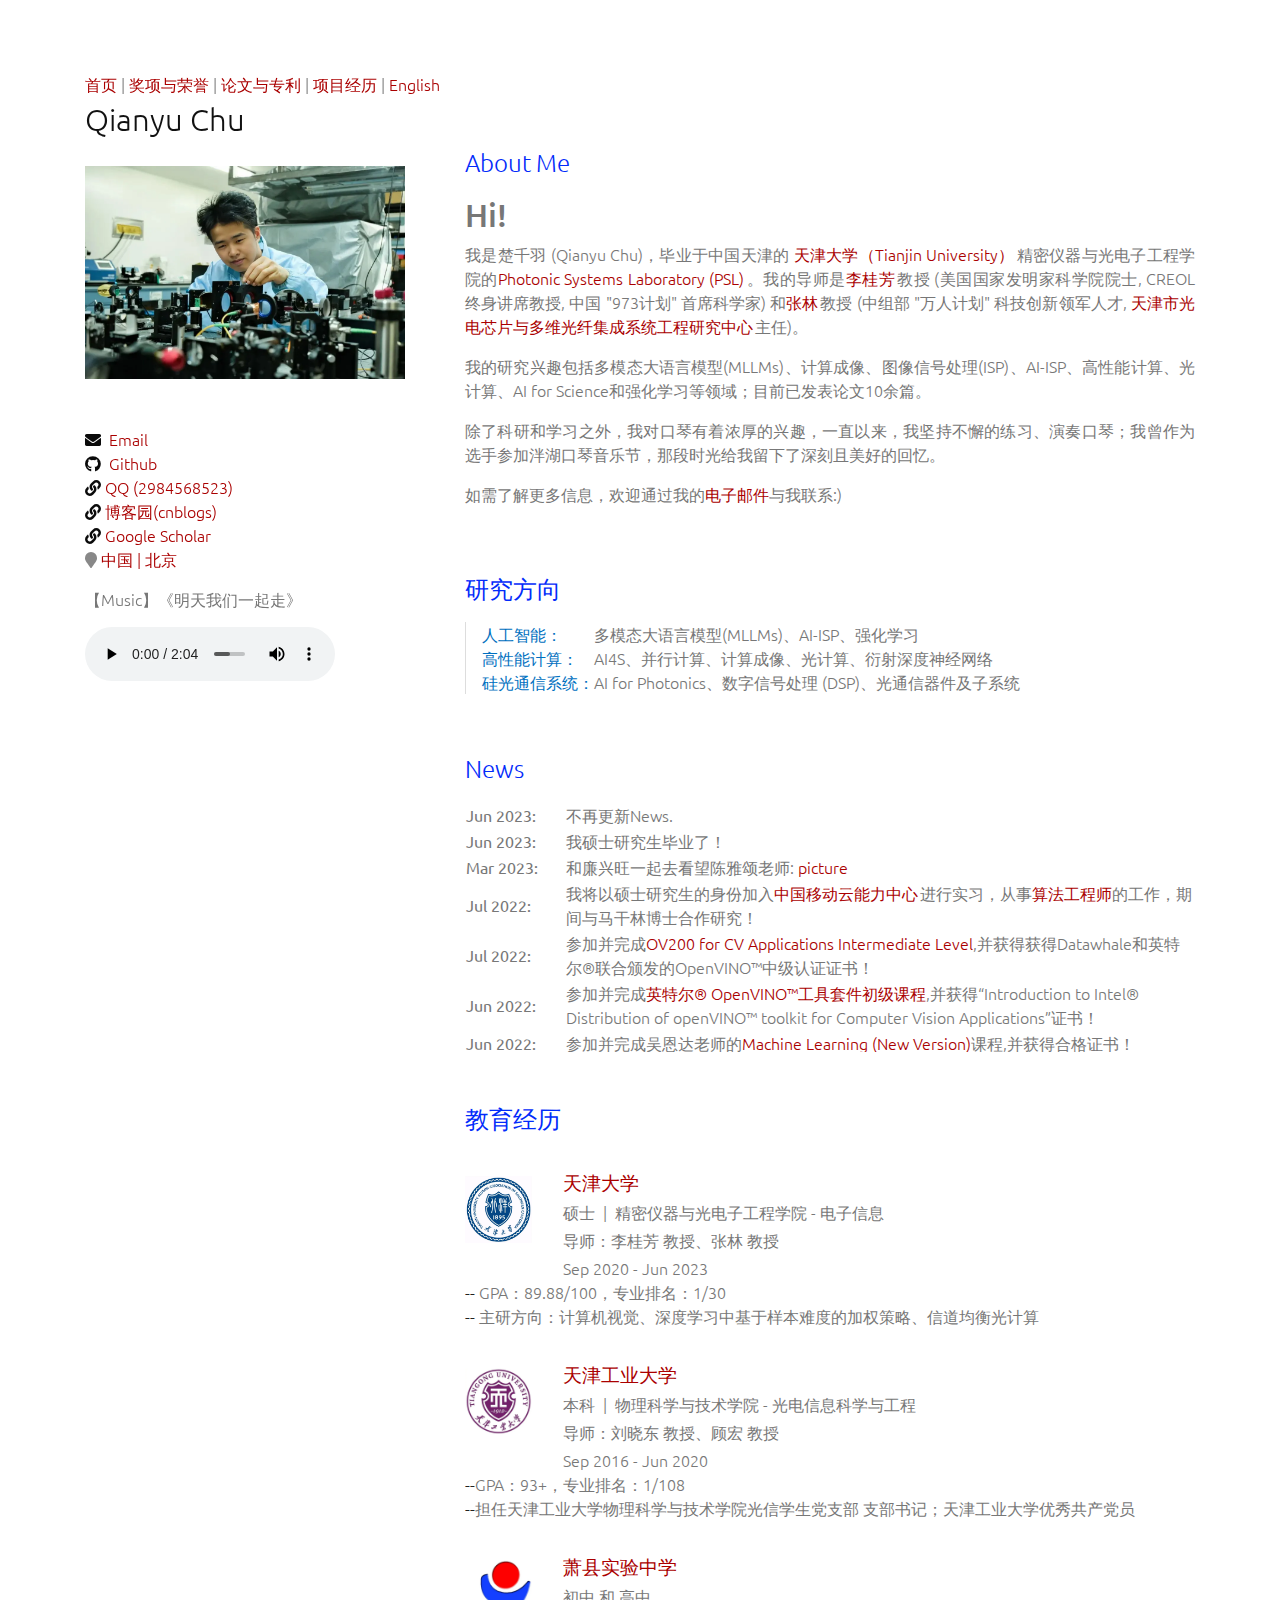
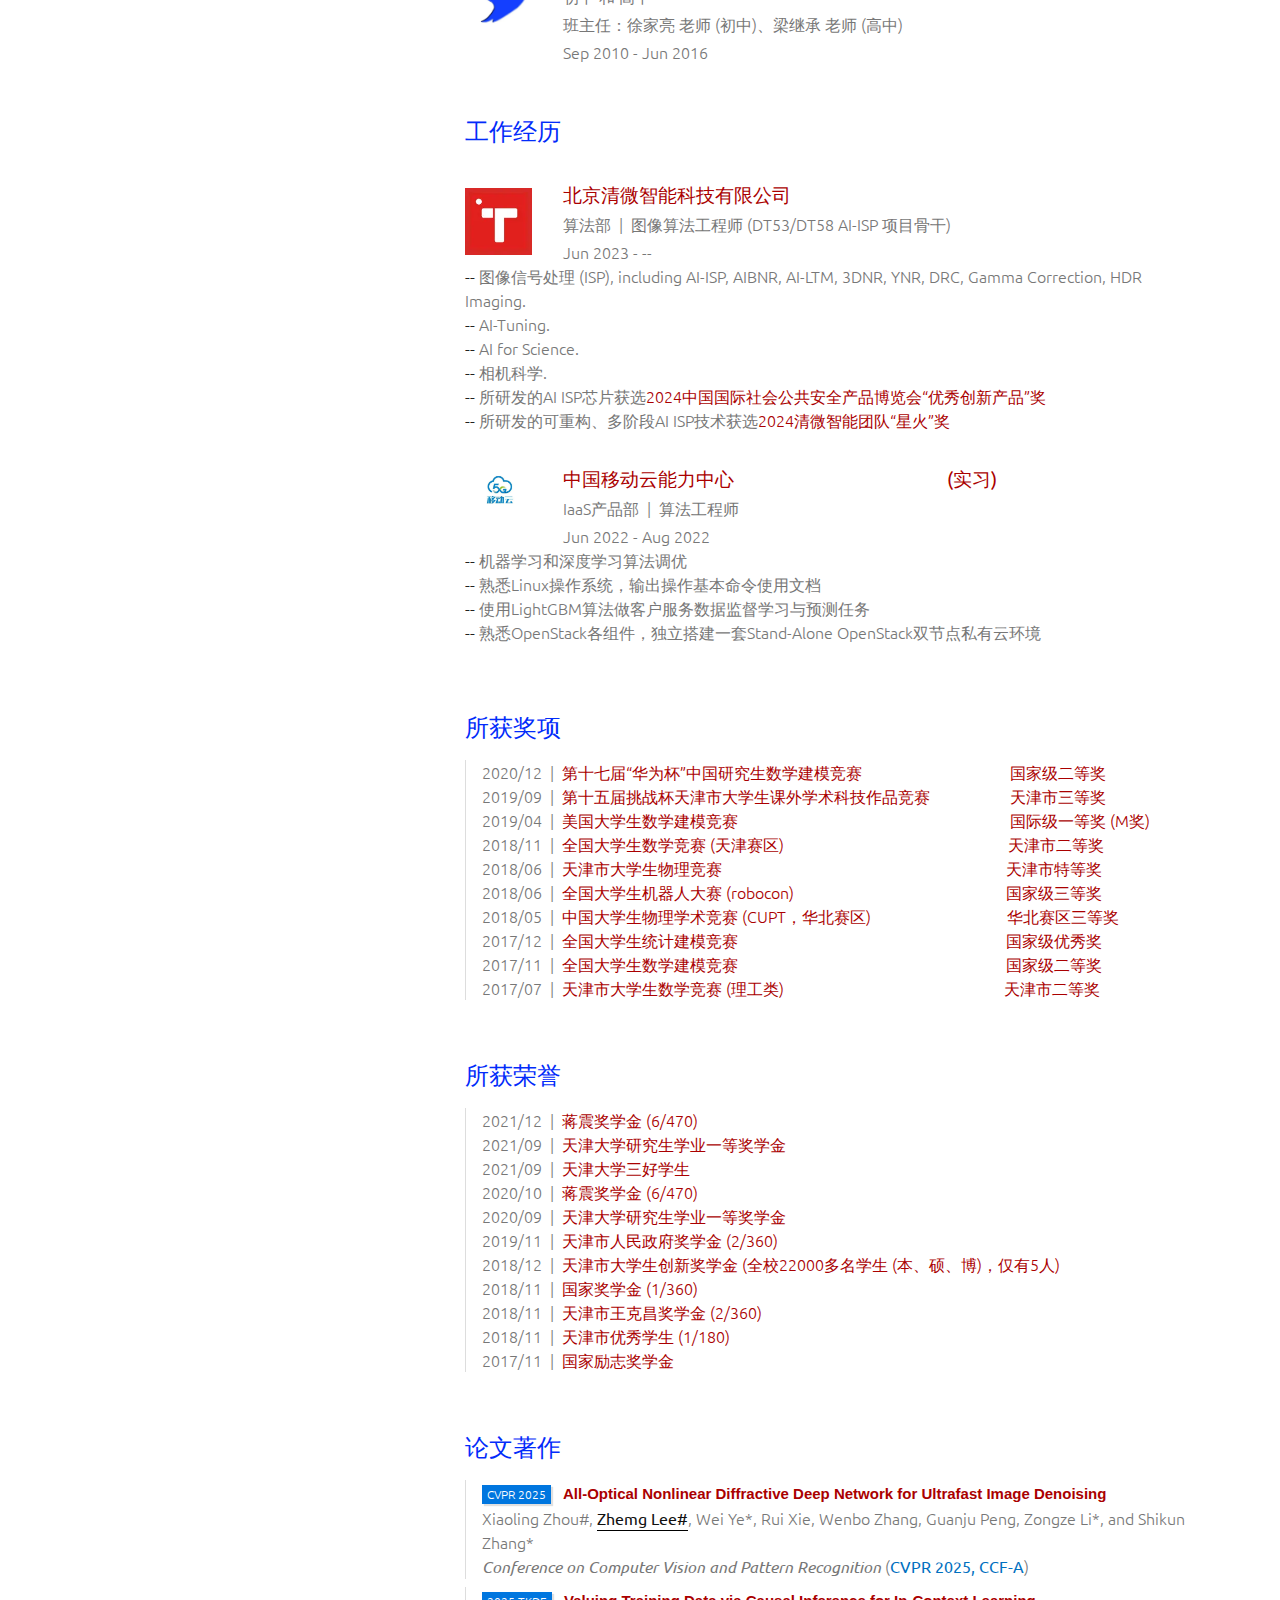
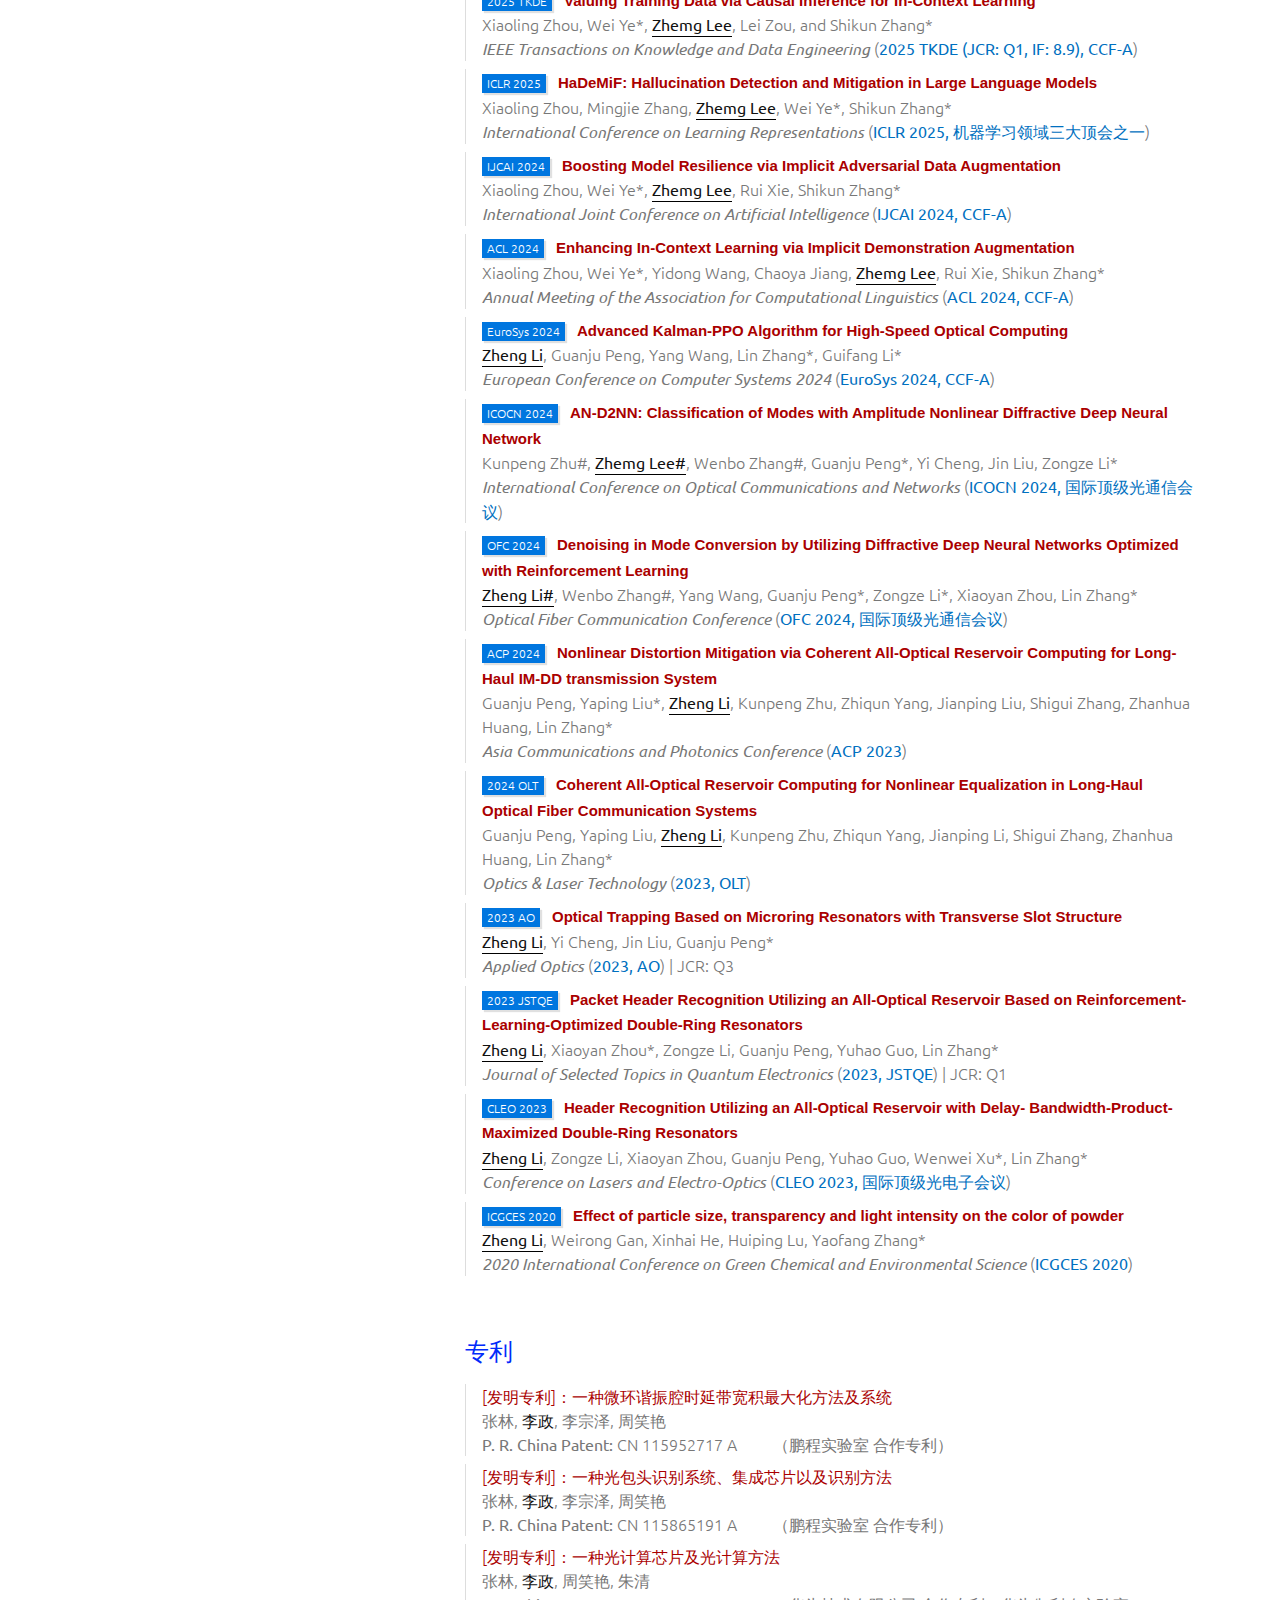
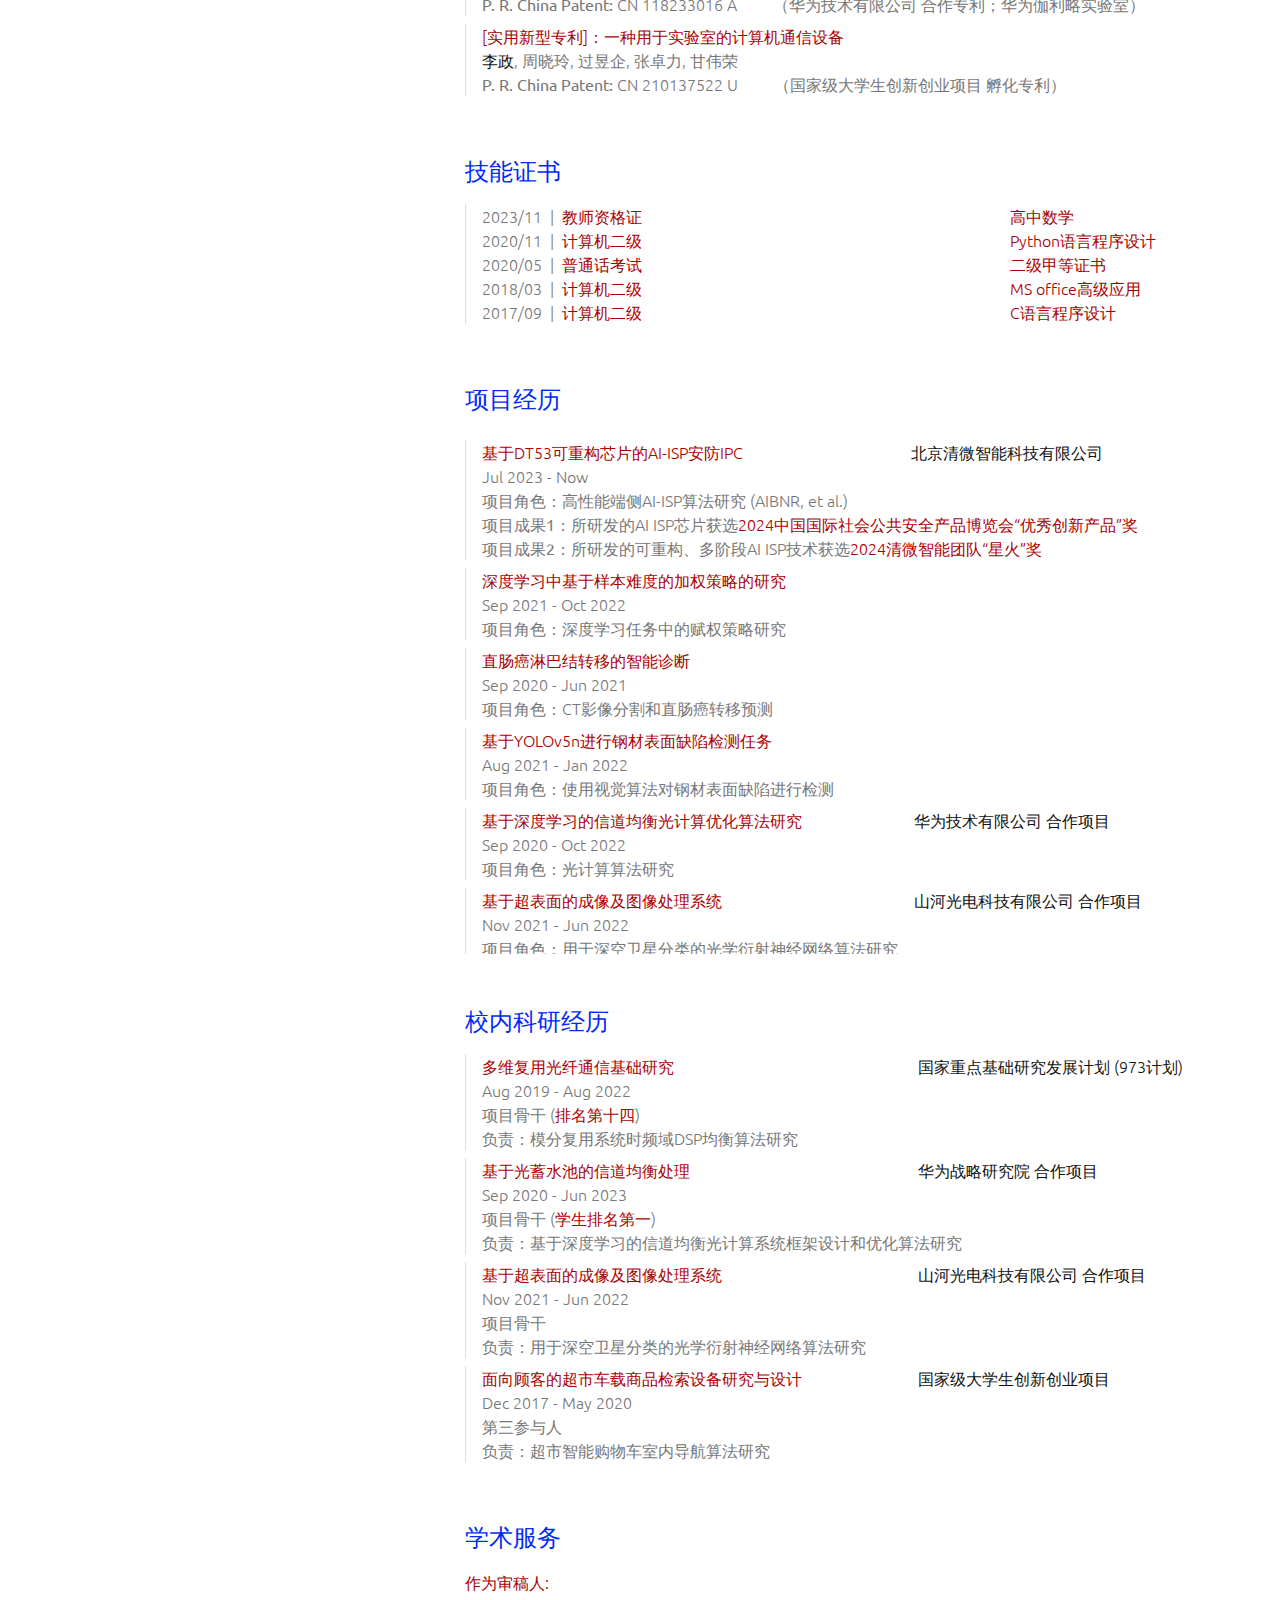
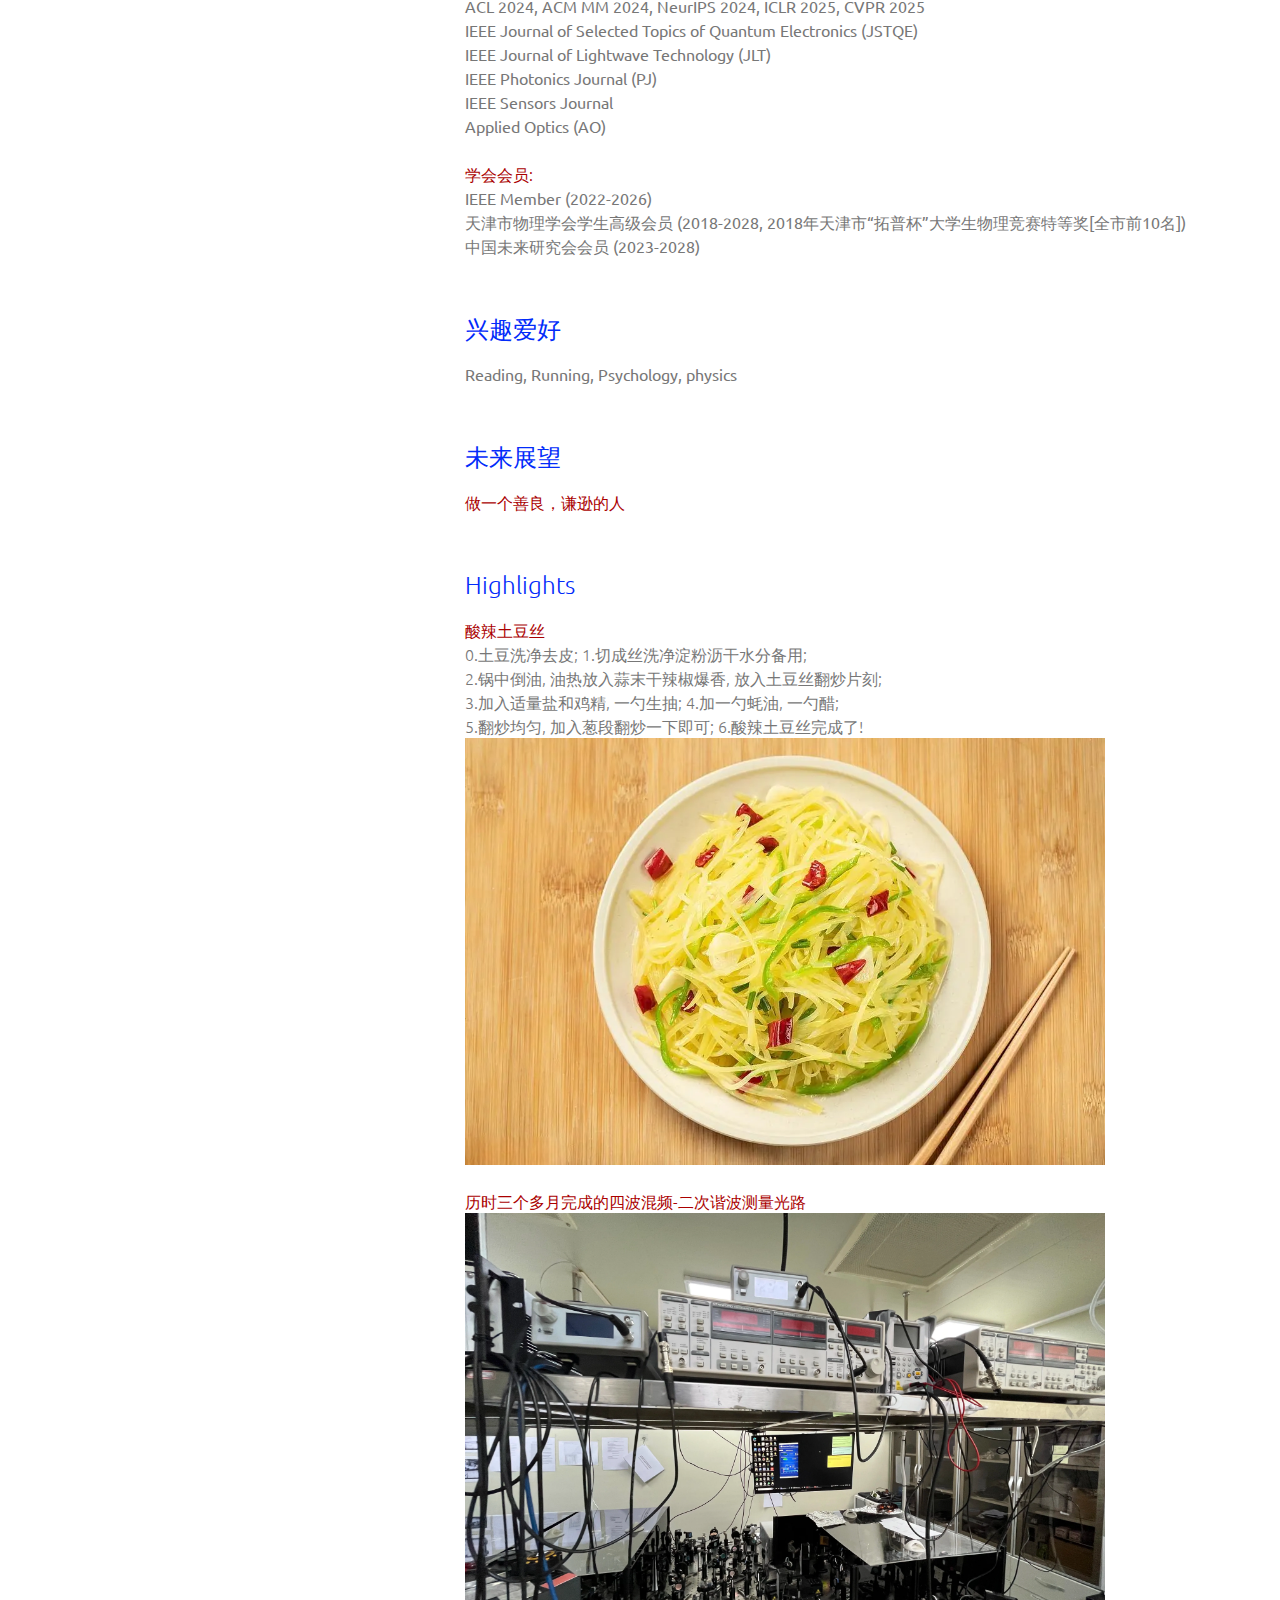
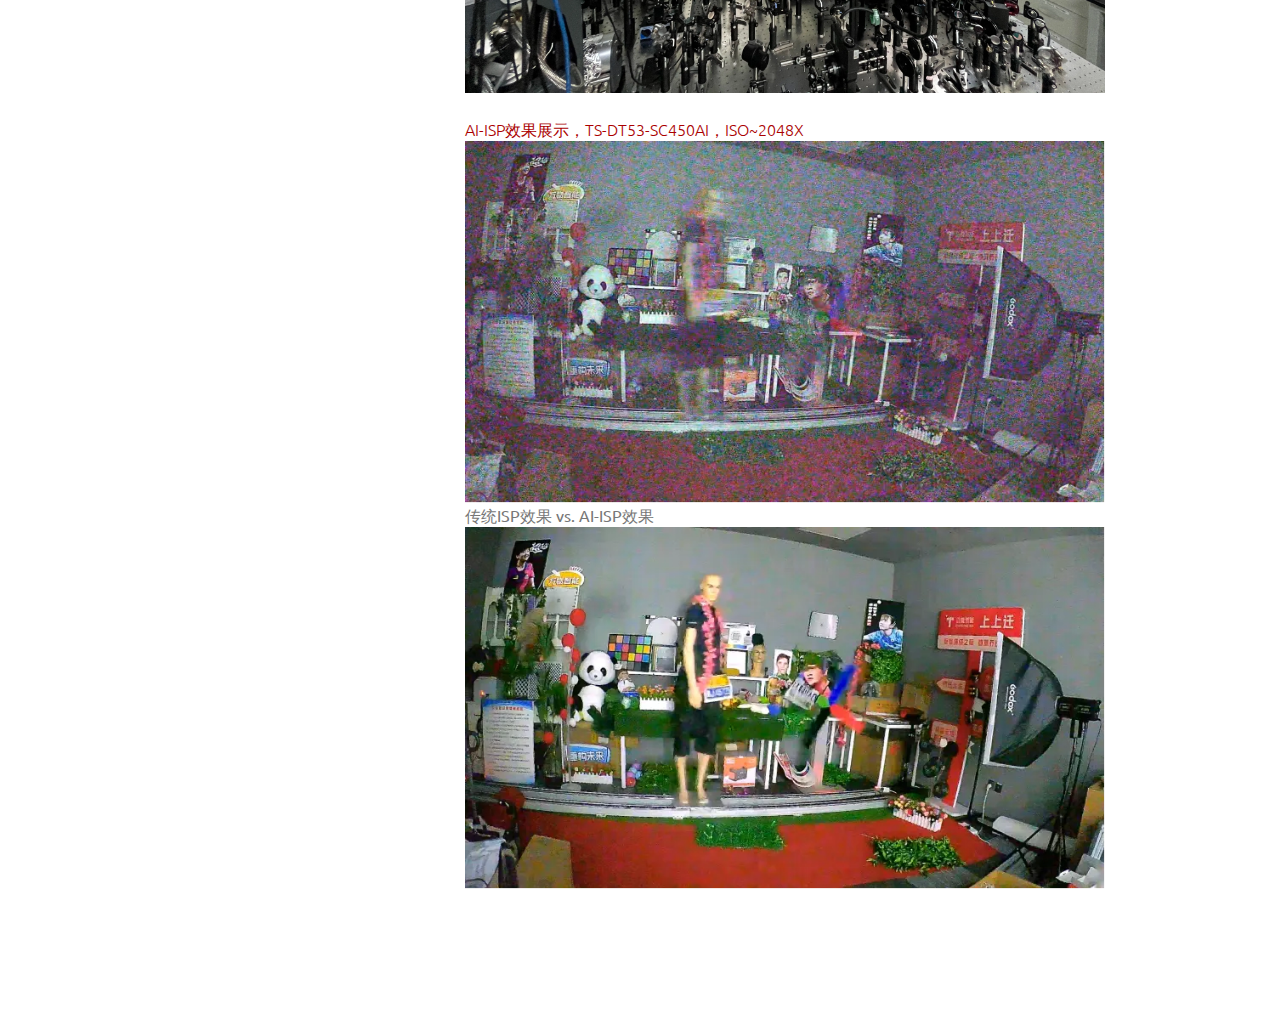
==== commit 10506b09: "Update index.html" ====
--- a/index.html
+++ b/index.html
@@ -739,7 +739,7 @@
 	  
     papertitle {
       font-family: 'Lato', Verdana, Helvetica, sans-serif;
-      font-size: 16px;
+      font-size: 15px;
       font-weight: bold;
     }
 	  
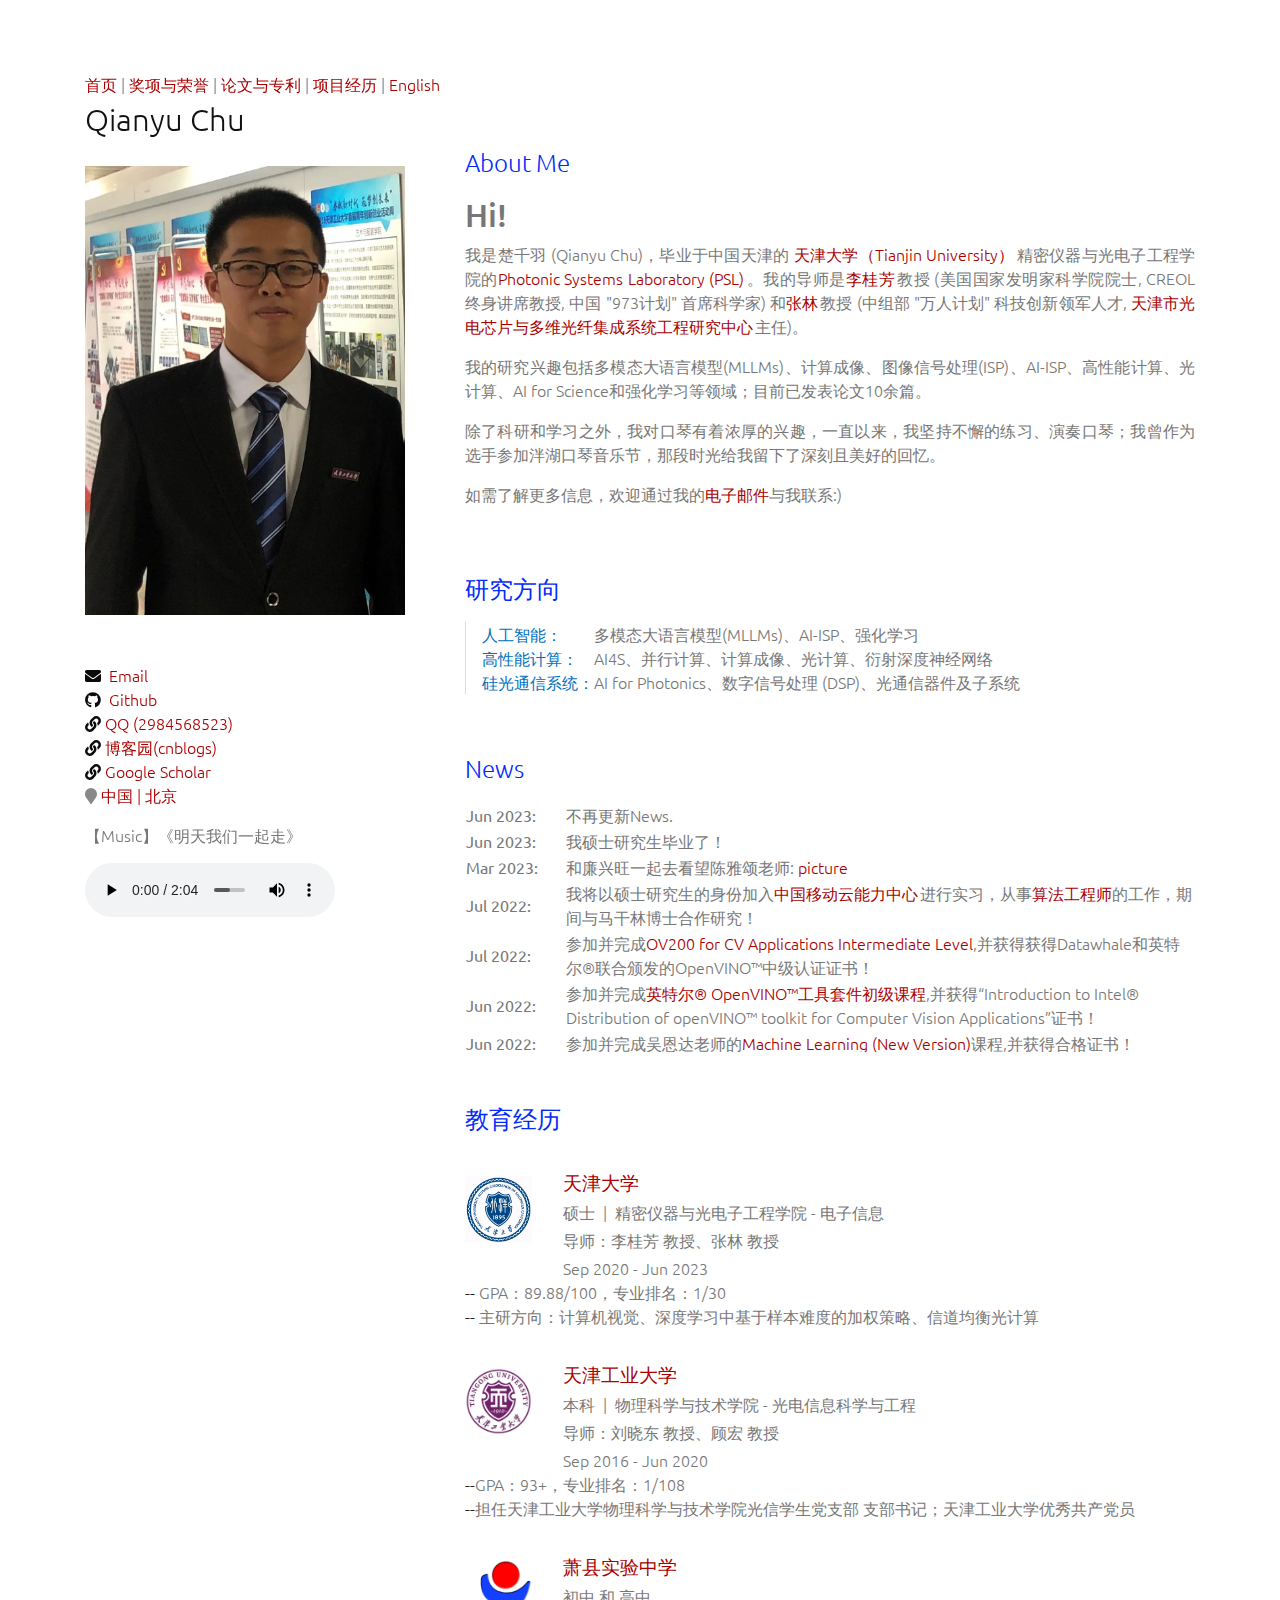
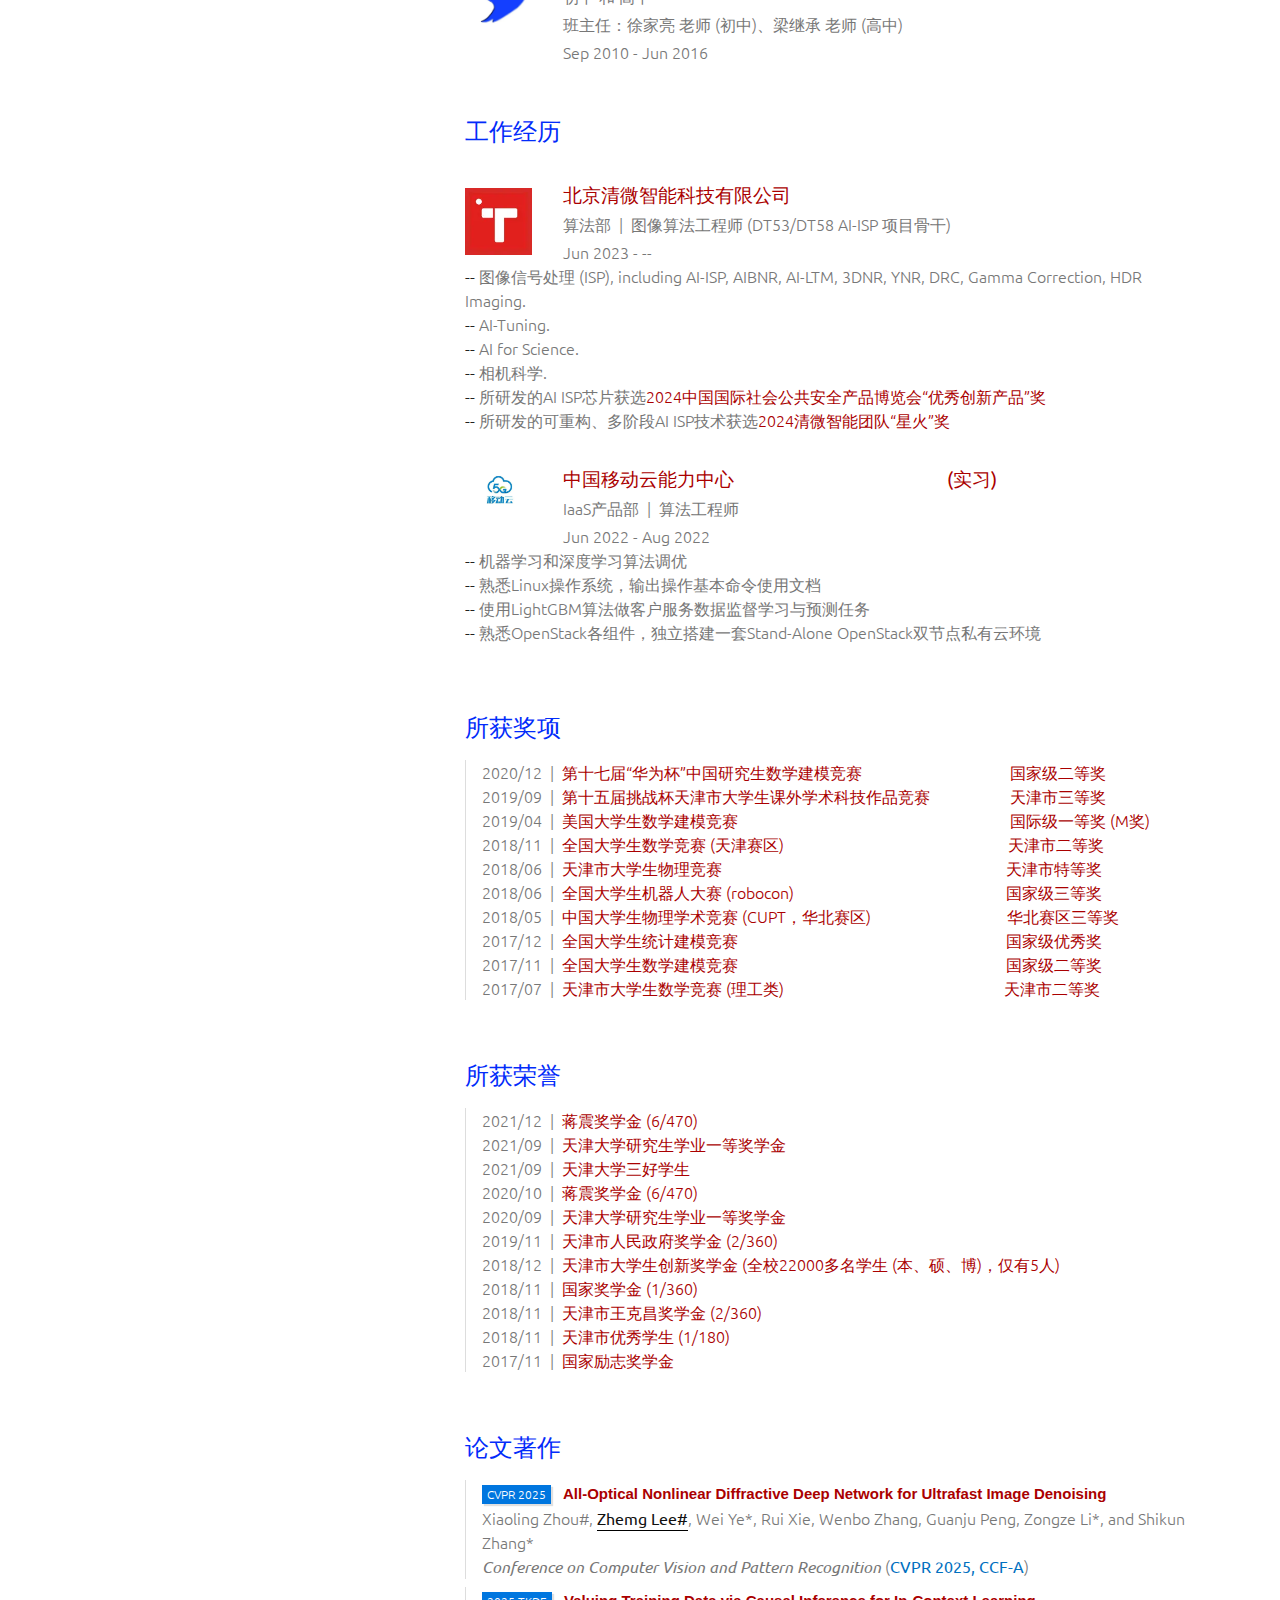
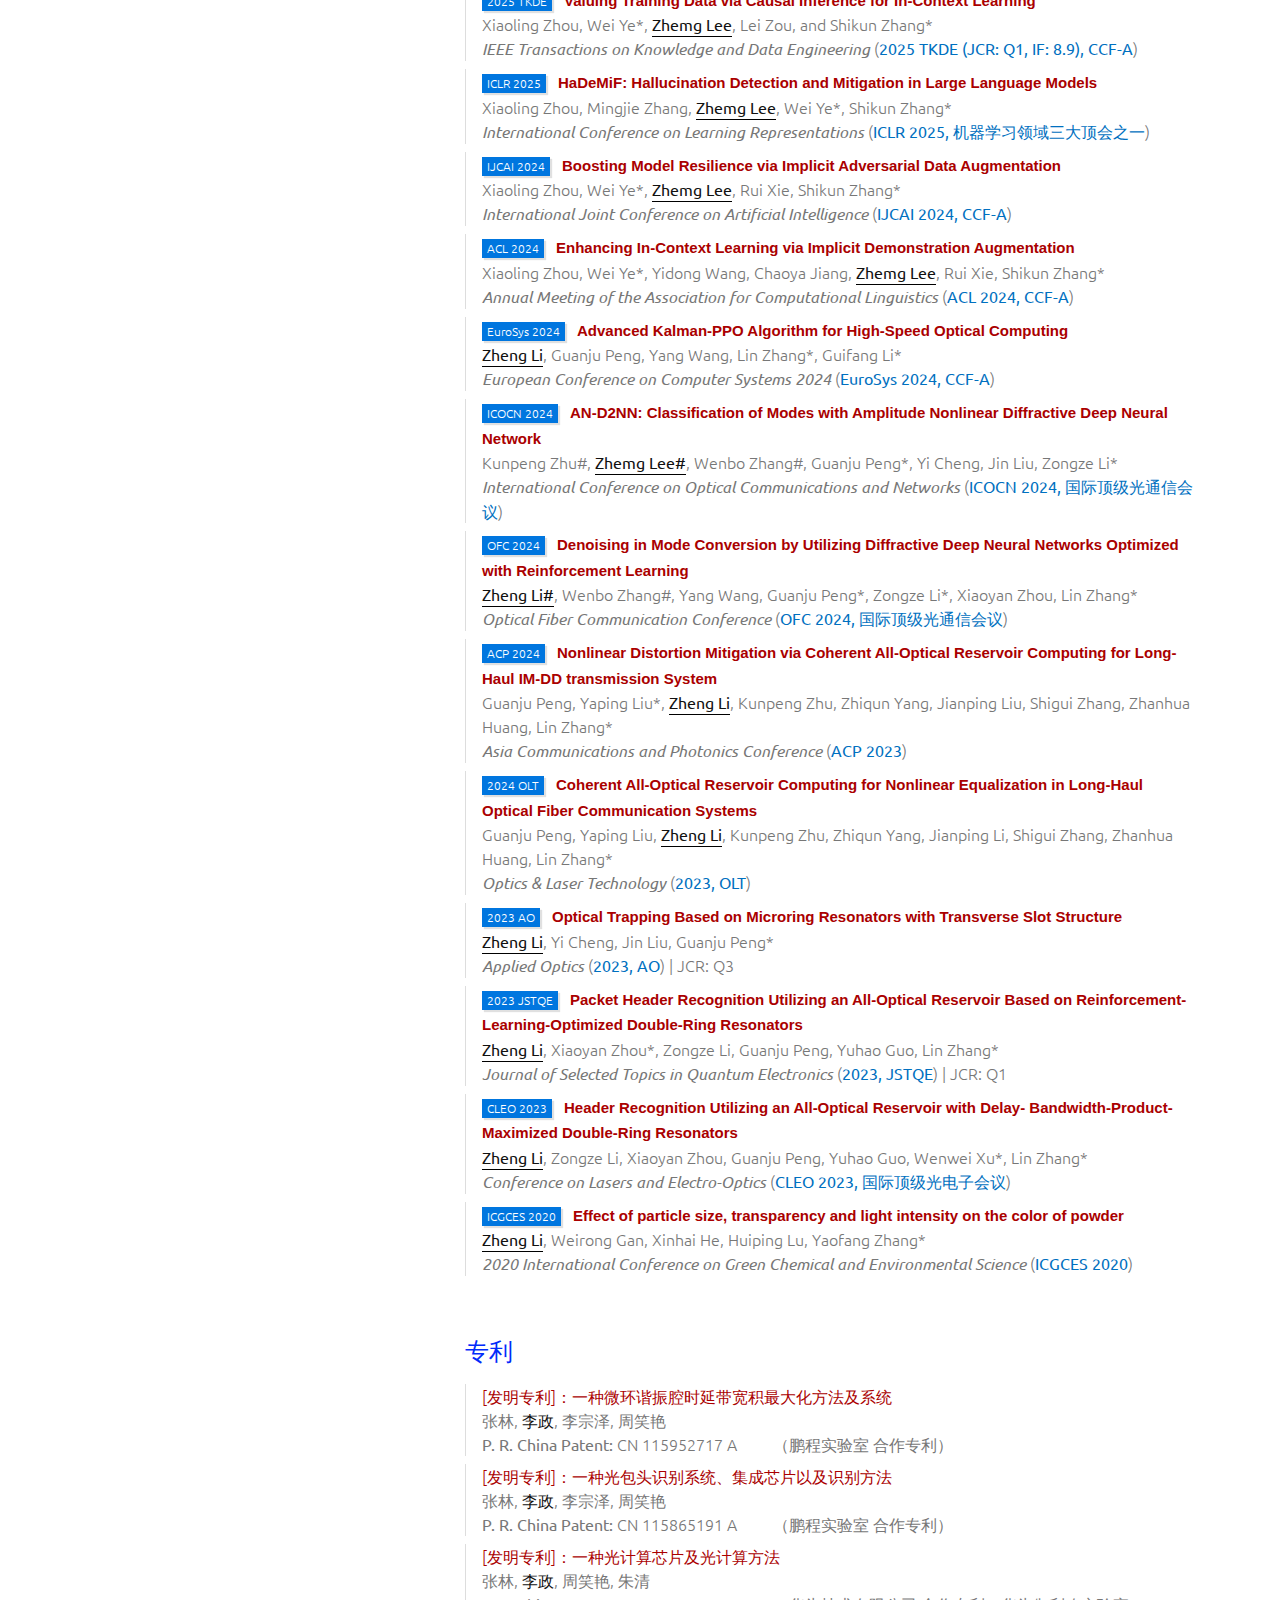
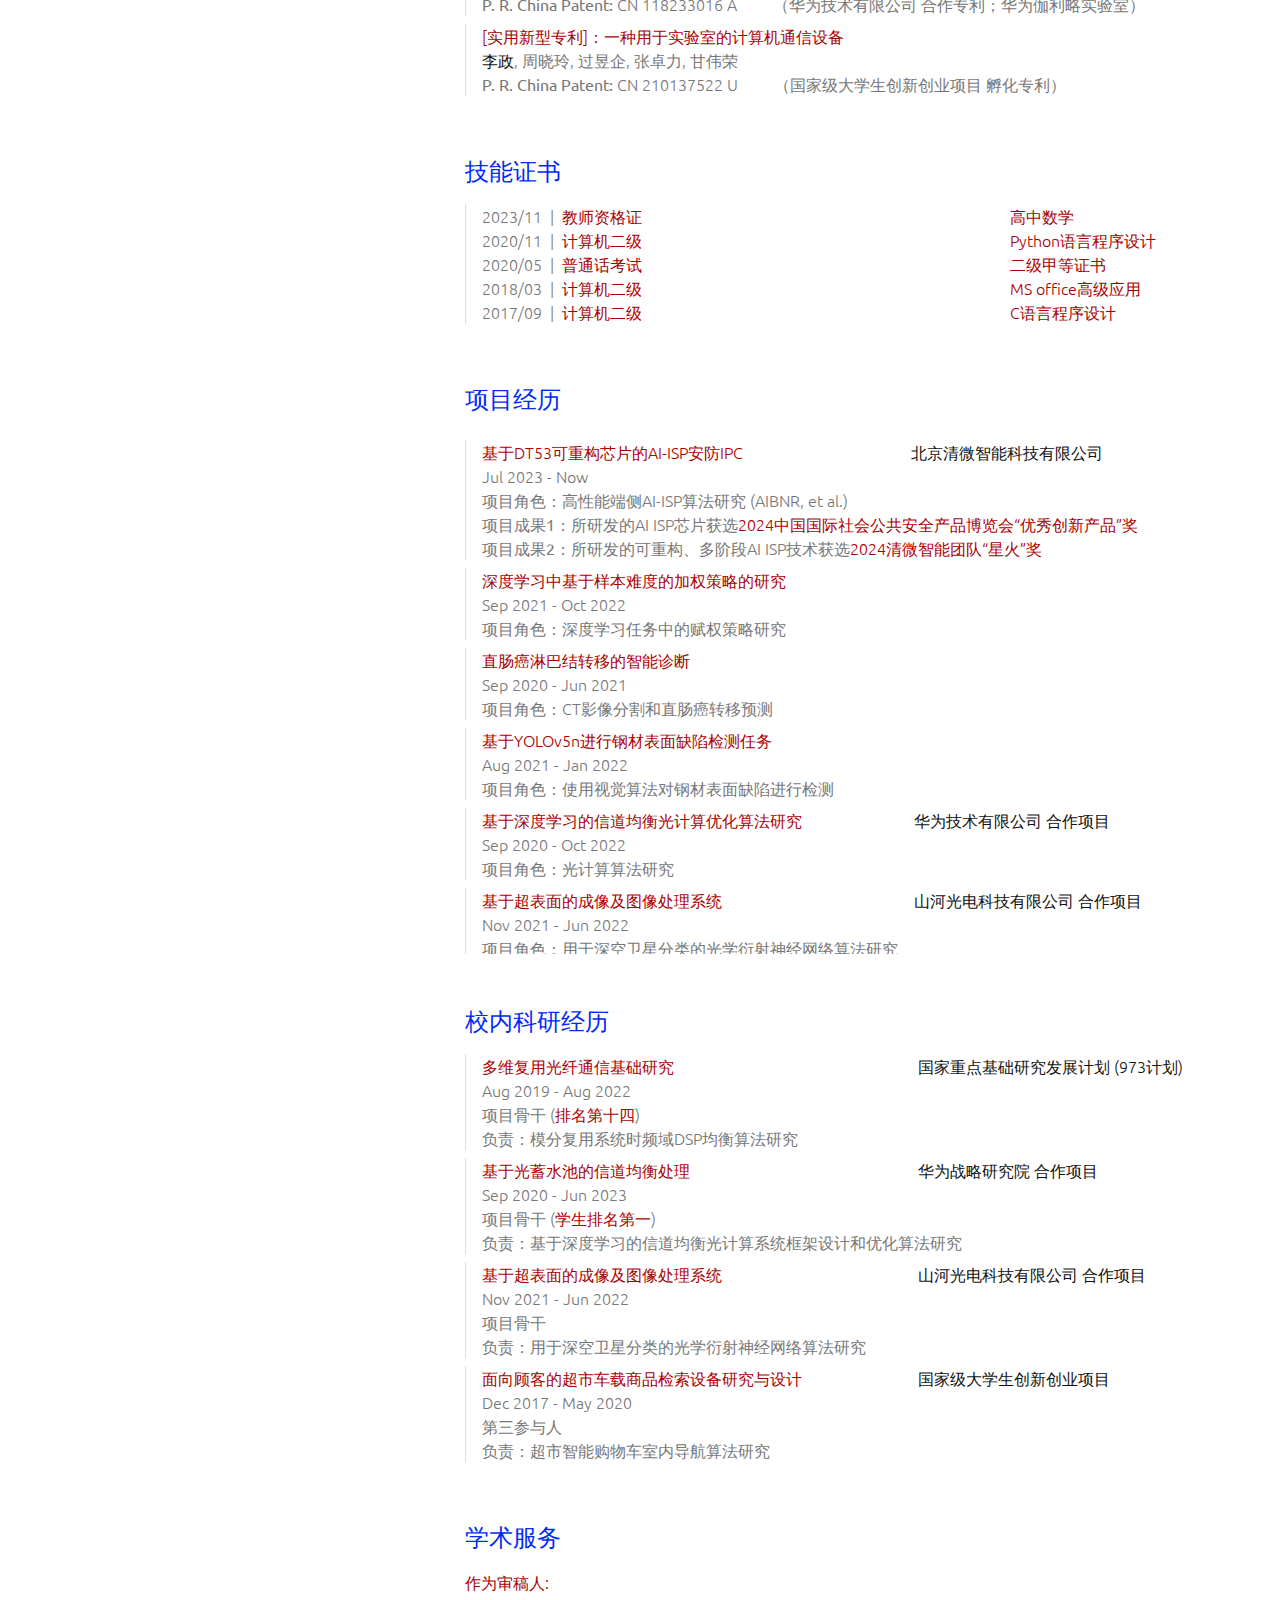
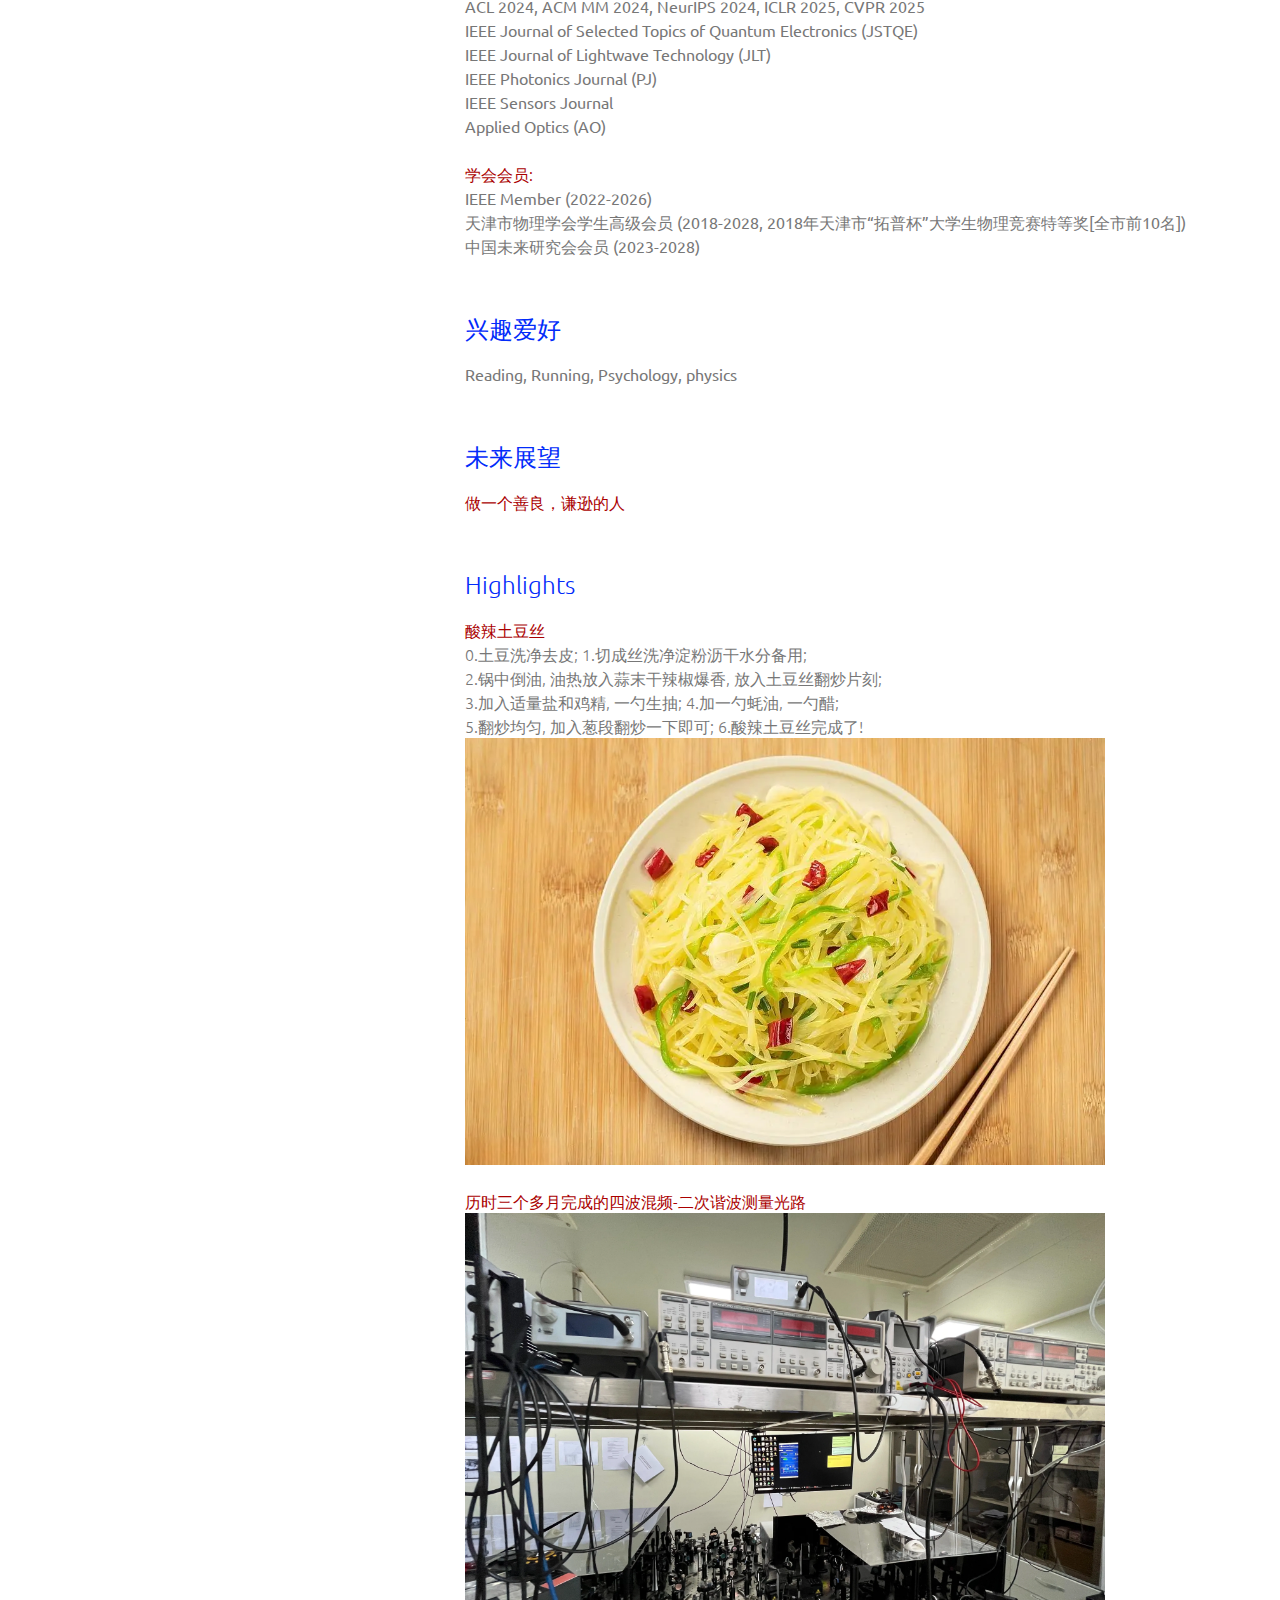
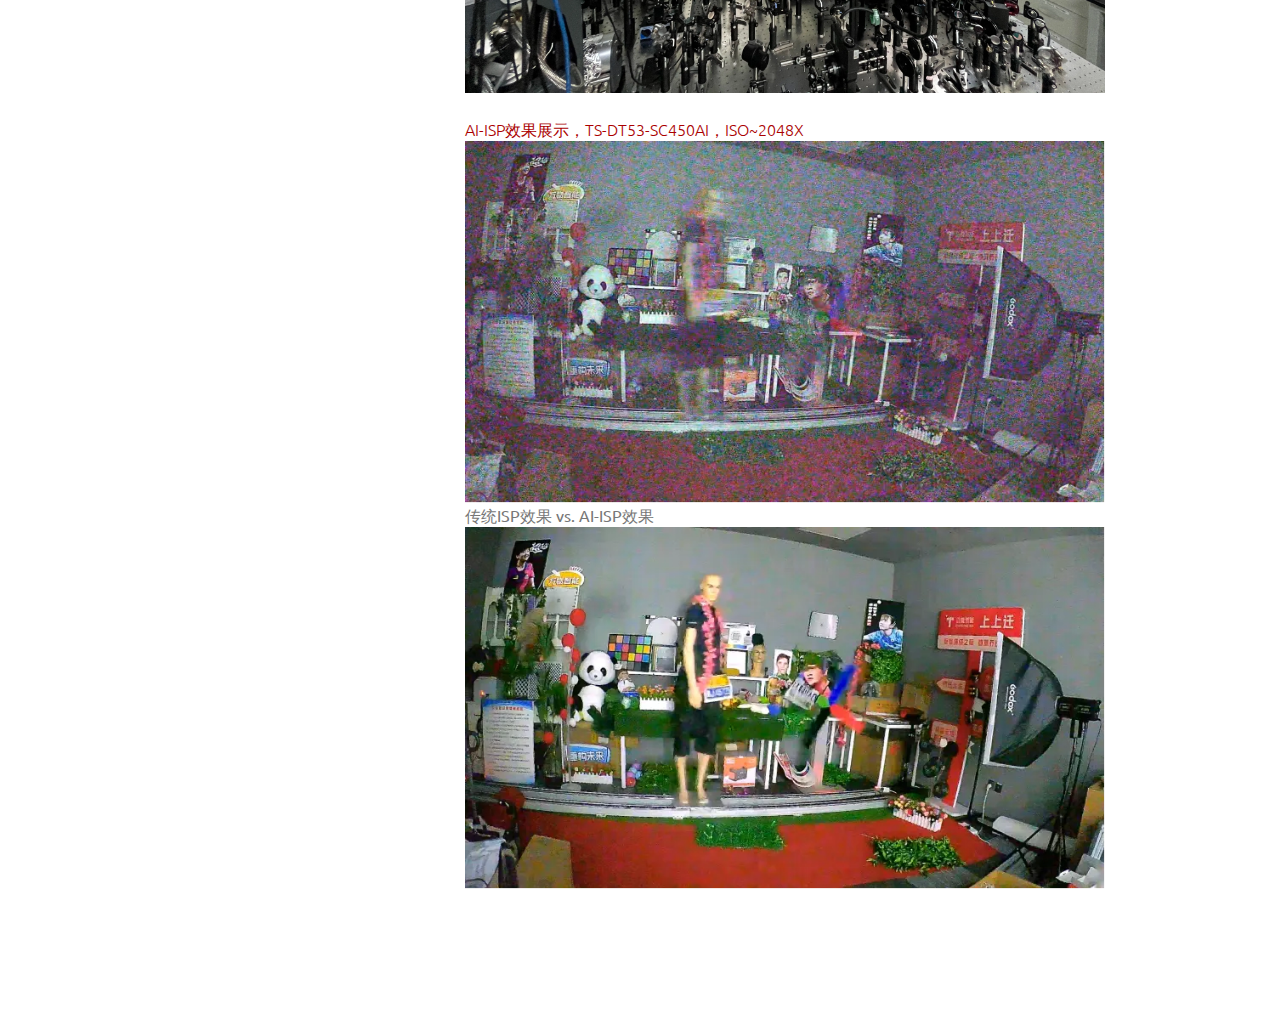
==== commit 029ac670: "Update index.html" ====
--- a/index.html
+++ b/index.html
@@ -45,7 +45,7 @@
 	        <a href="index.html"> 首页 </a>  | <a href="#awards">奖项与荣誉</a> | <a href="#publications">论文与专利</a> | <a href="#projects">项目经历</a>  | <a href="index_en.html"> English </a>
 	    </div>
             <div class="name pb-4">Qianyu Chu</div>
-            <img src="./images/mes3.webp" class="img-fluid profilepic" alt="Pratik profile photo" width="320">
+            <img src="./images/mes.webp" class="img-fluid profilepic" alt="Pratik profile photo" width="320">
             <div class="pt-5">
 <!--              <a id="icon_cv" class="tag had" href="assets/LZCV.pdf" target="_blank" ><i class="had fas fa-file-alt"></i>&nbsp; Resume</a><br>-->
               <a id="icon_email" class="tag had" href="mailto:zhemglee@tju.edu.cn" target="_blank"><i class="fas fa-envelope"></i>&nbsp; Email</a><br>
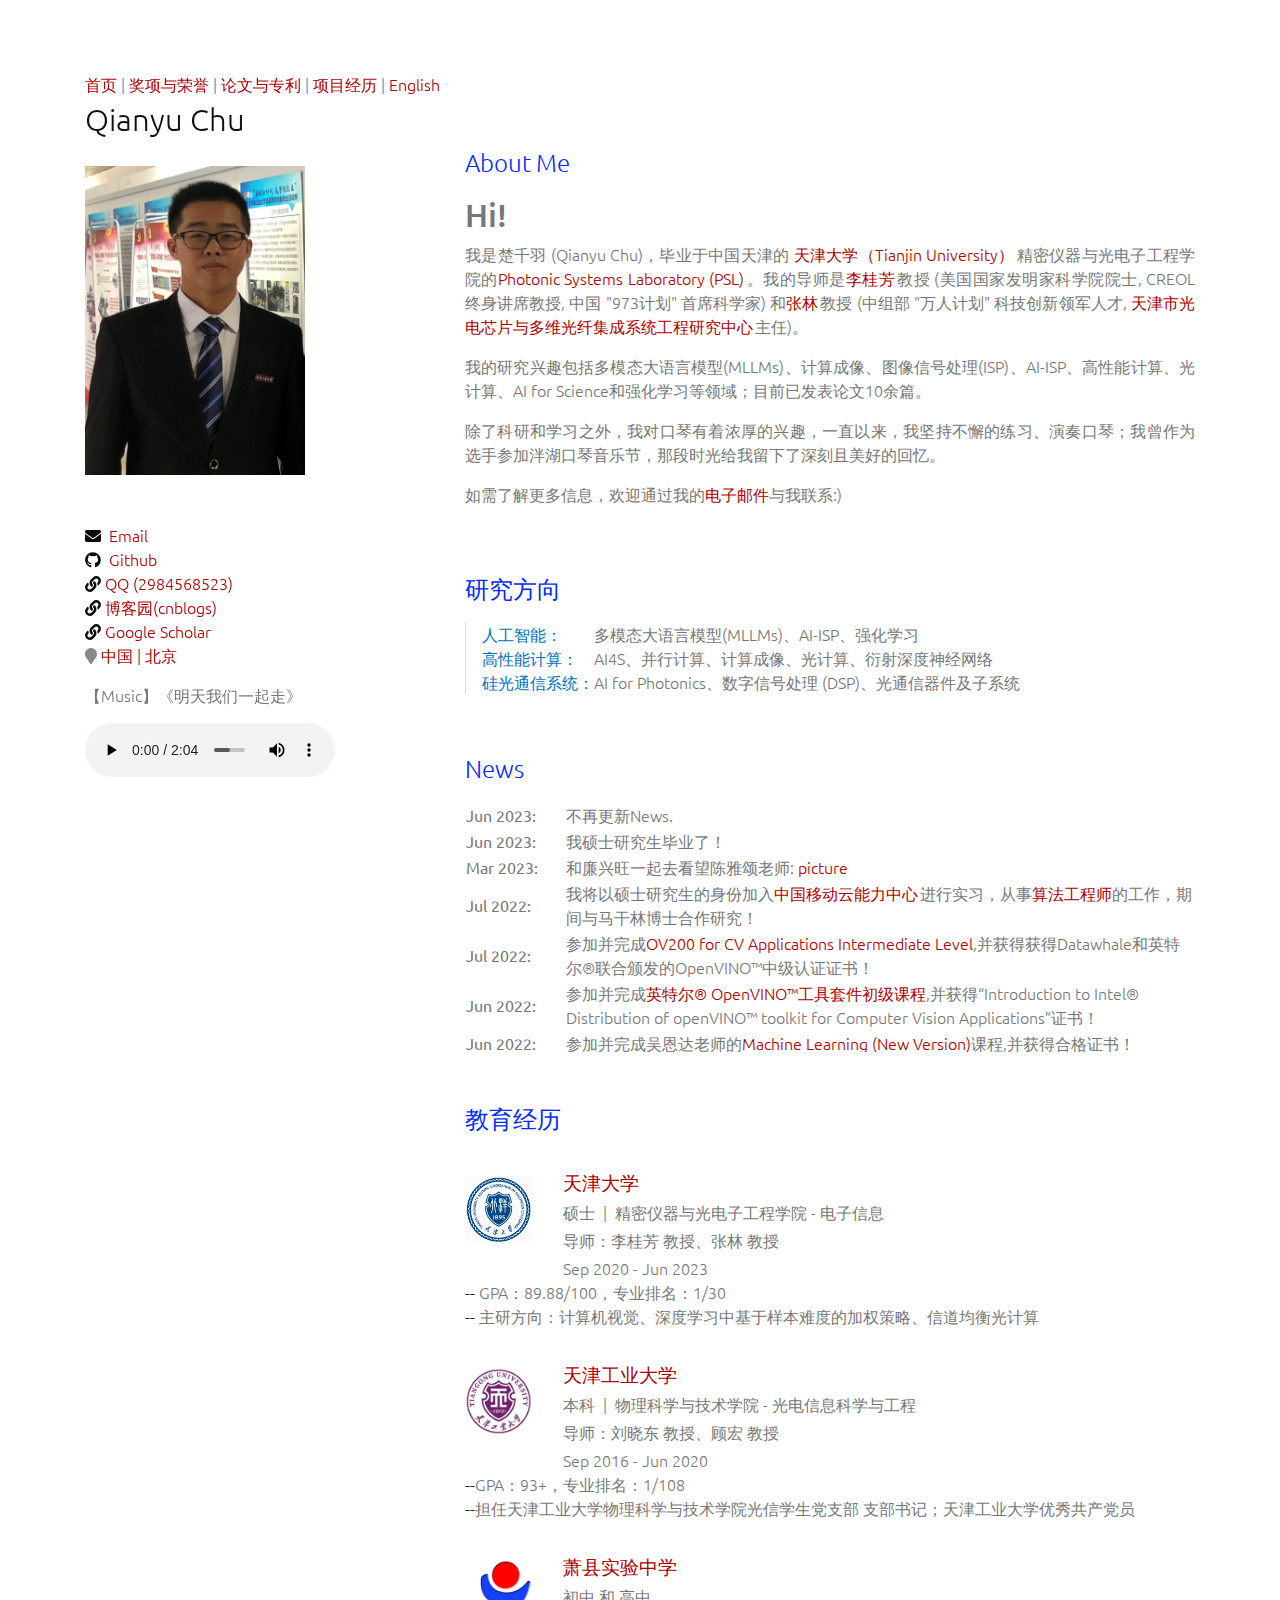
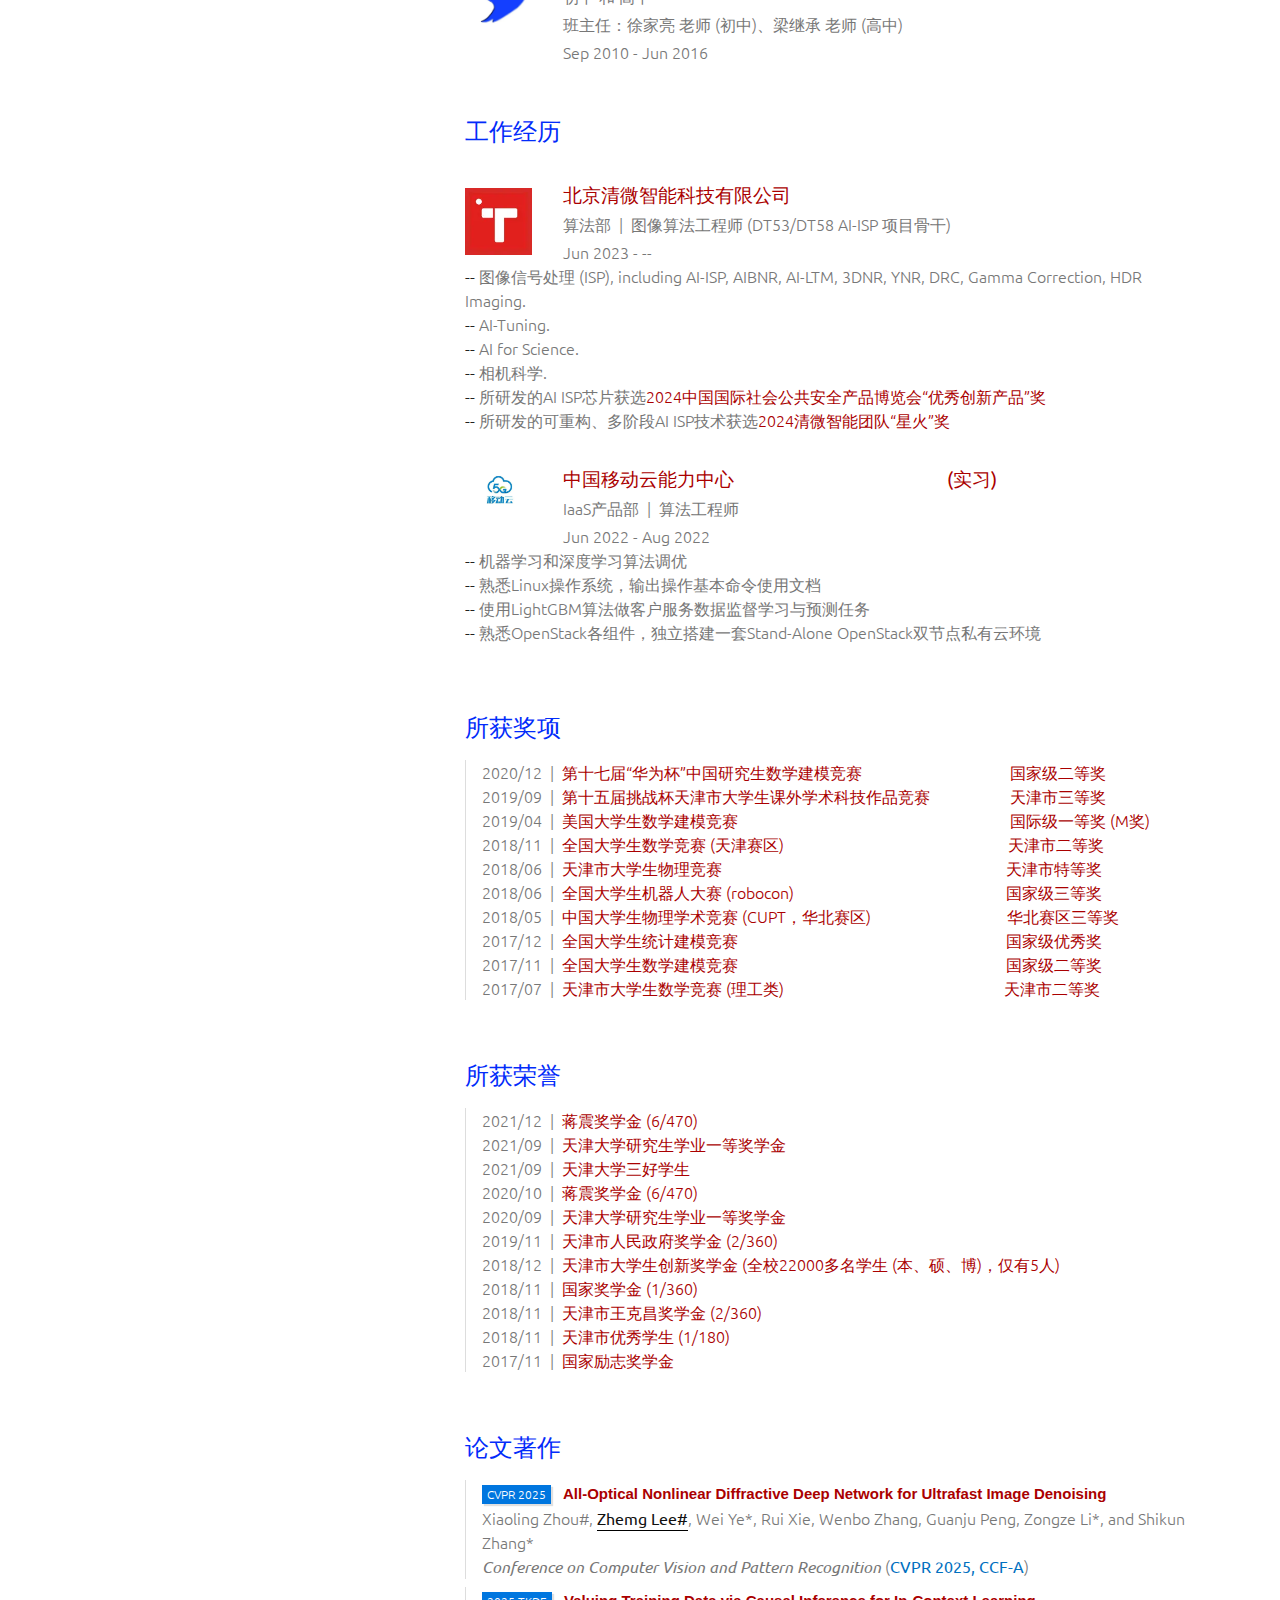
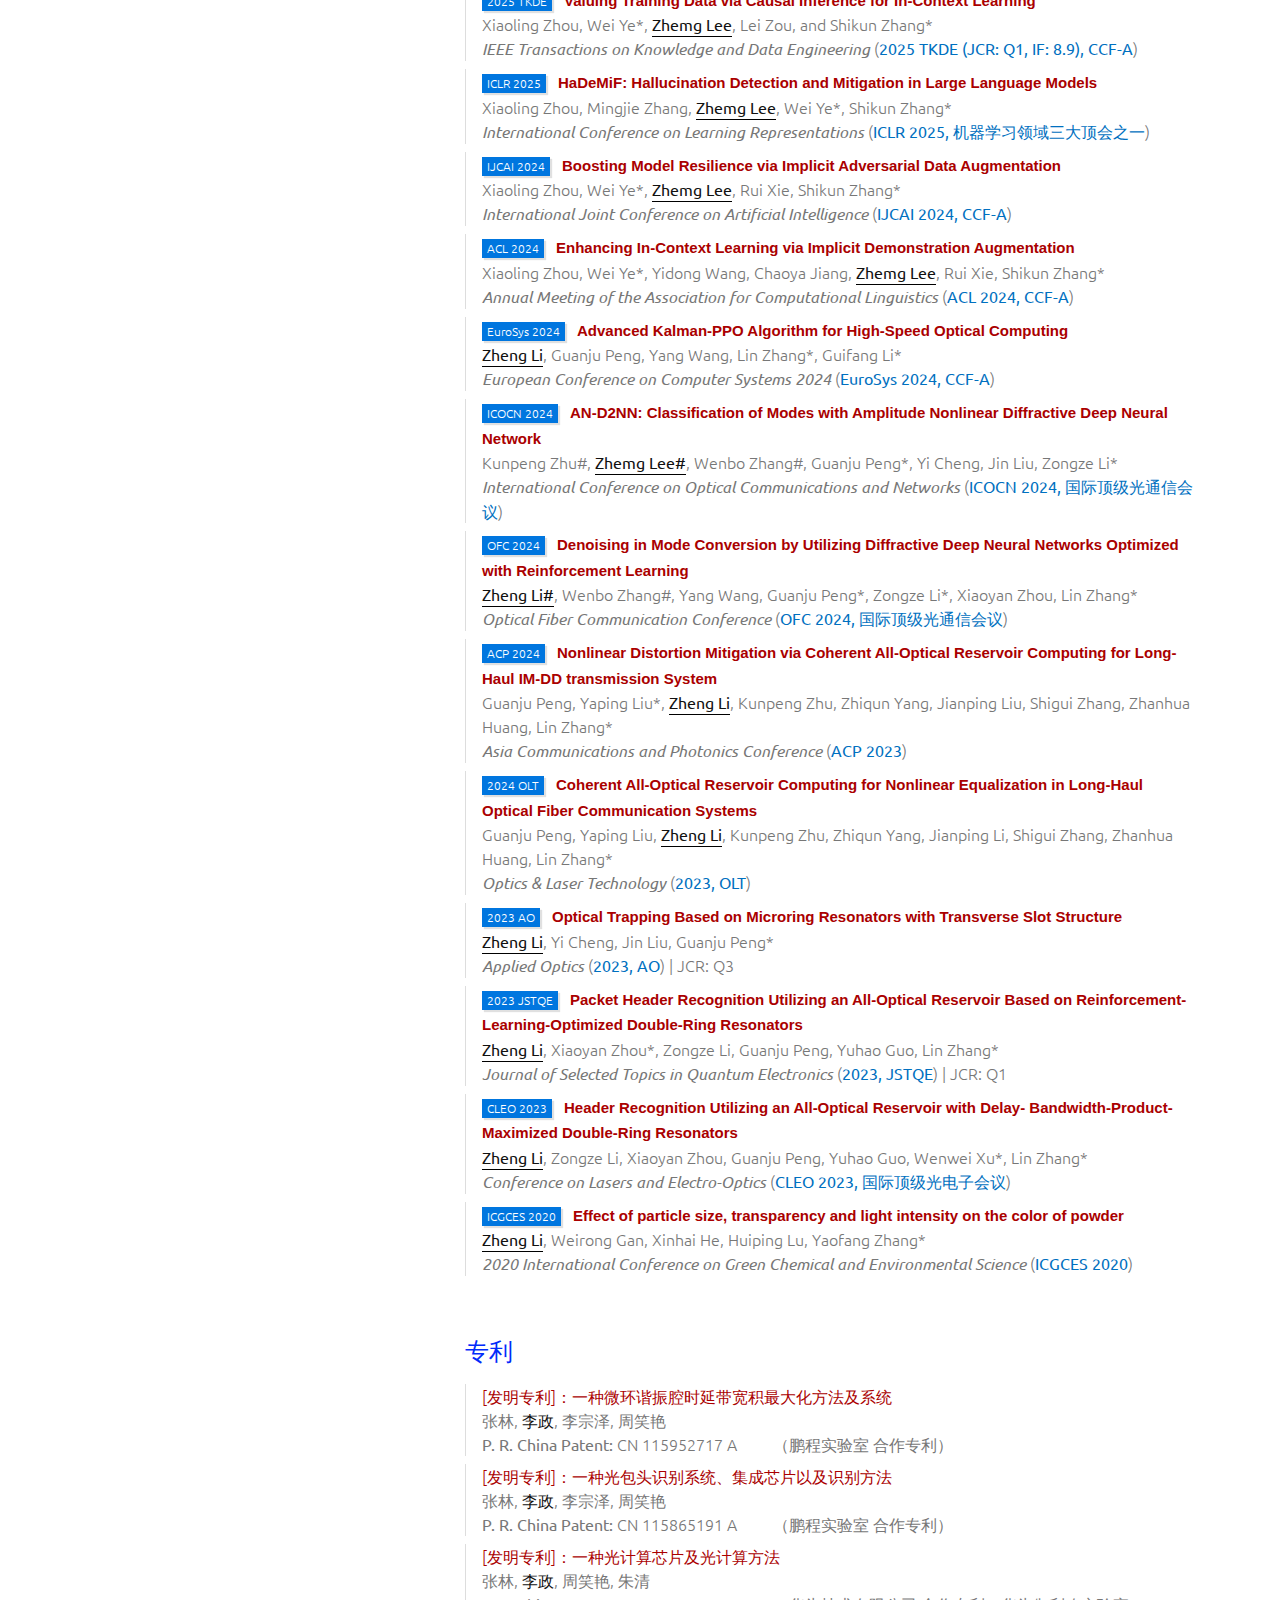
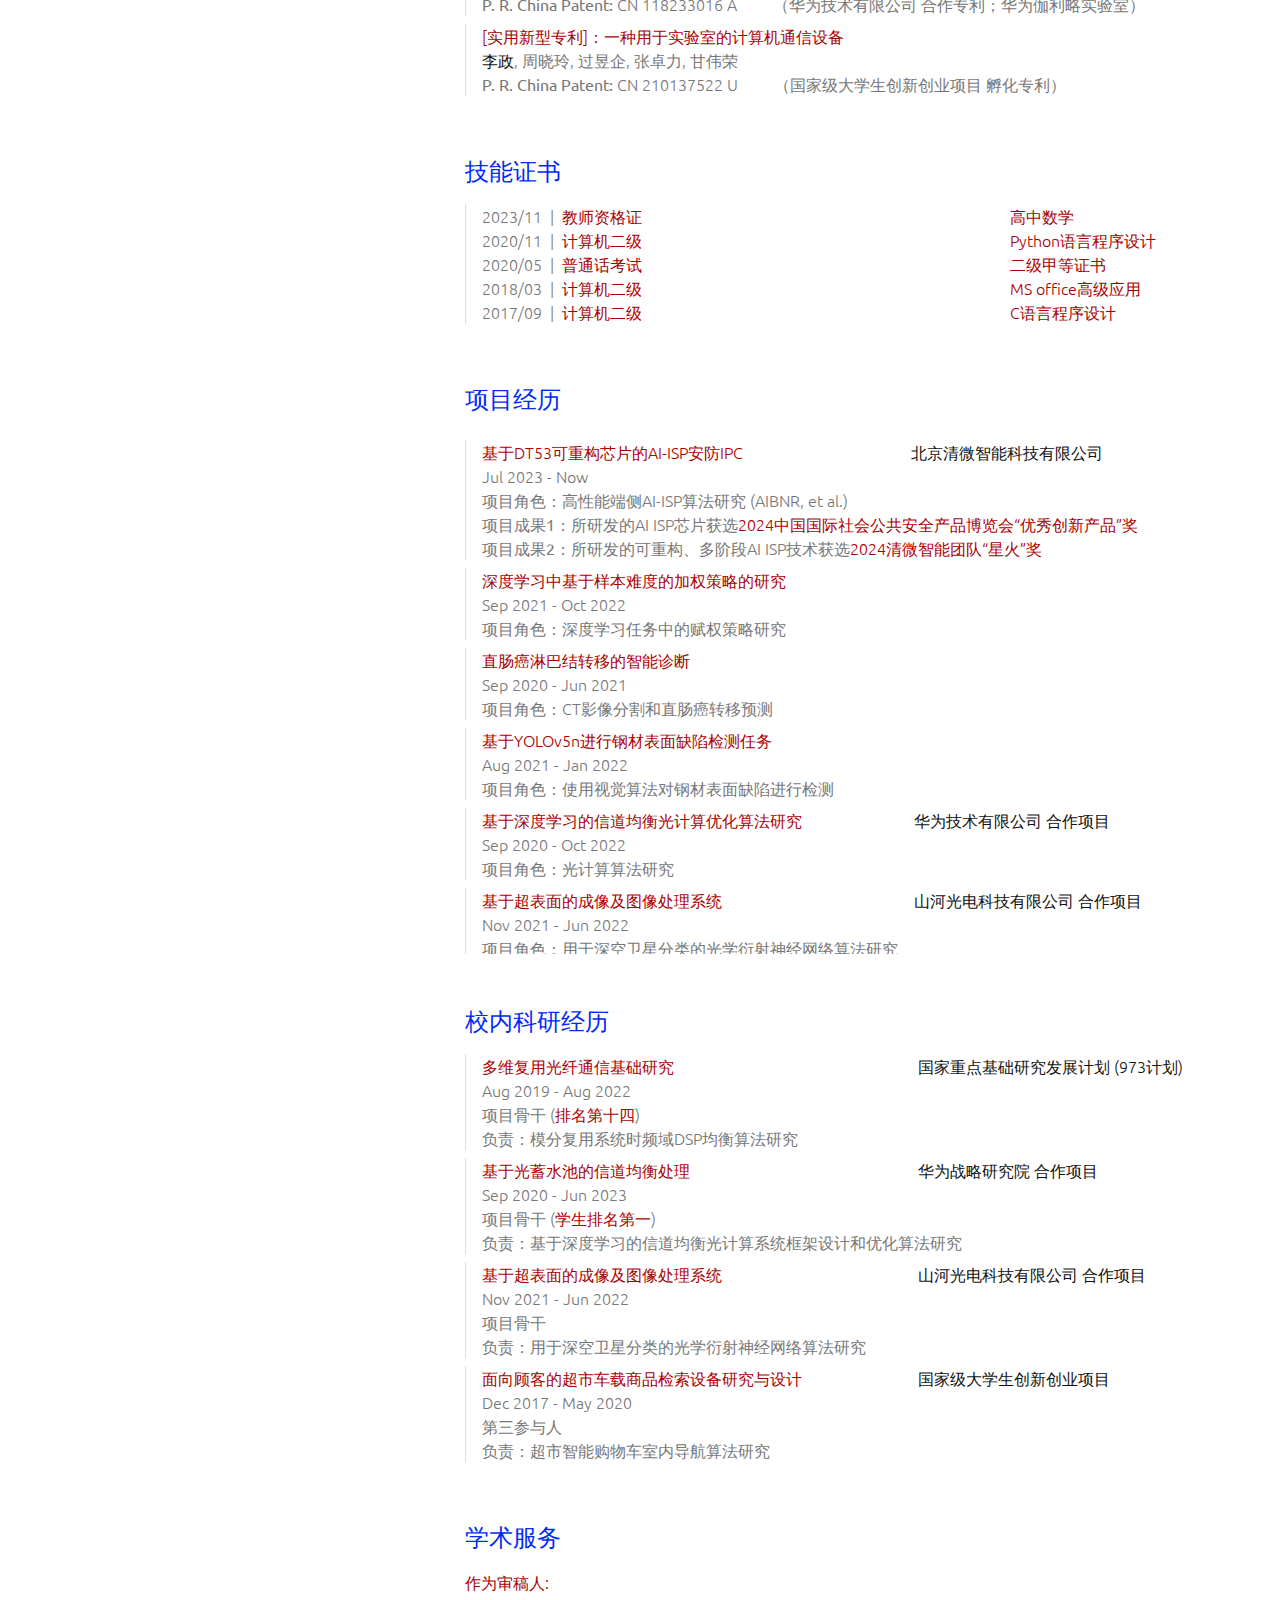
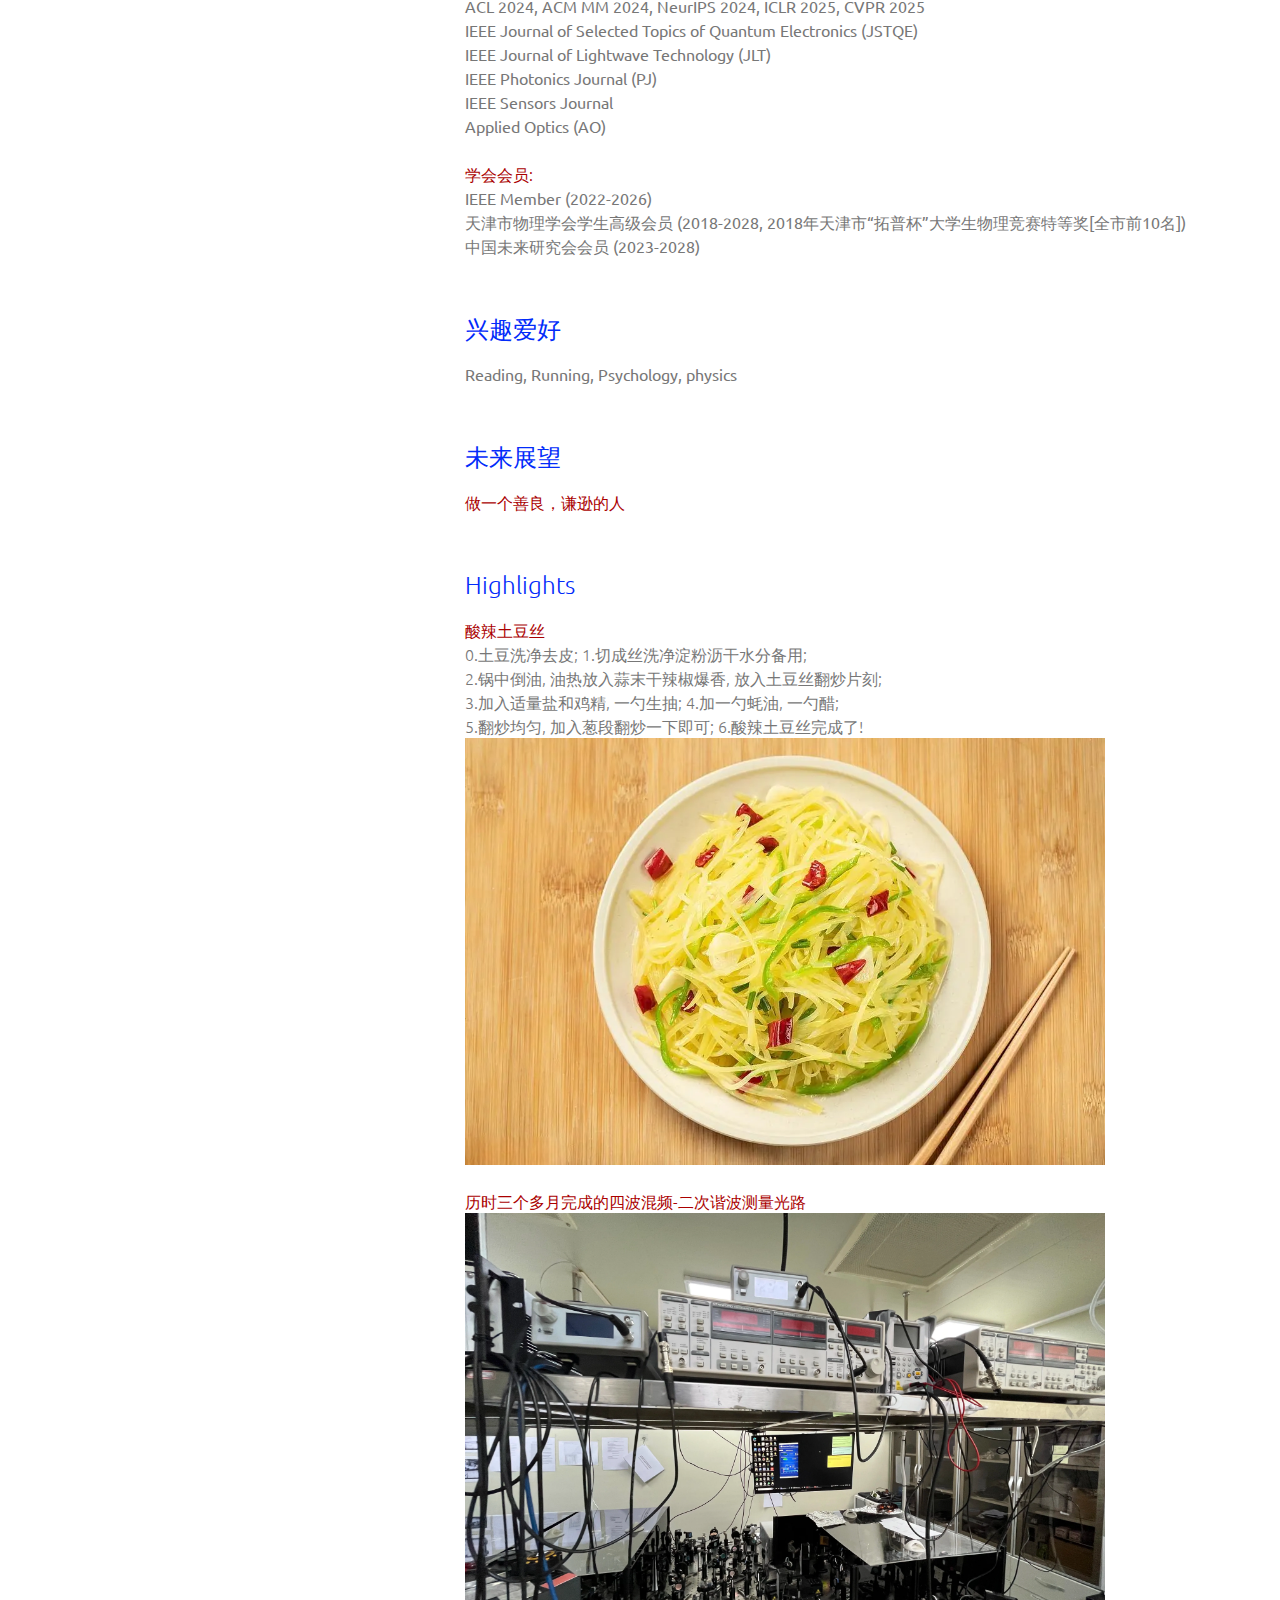
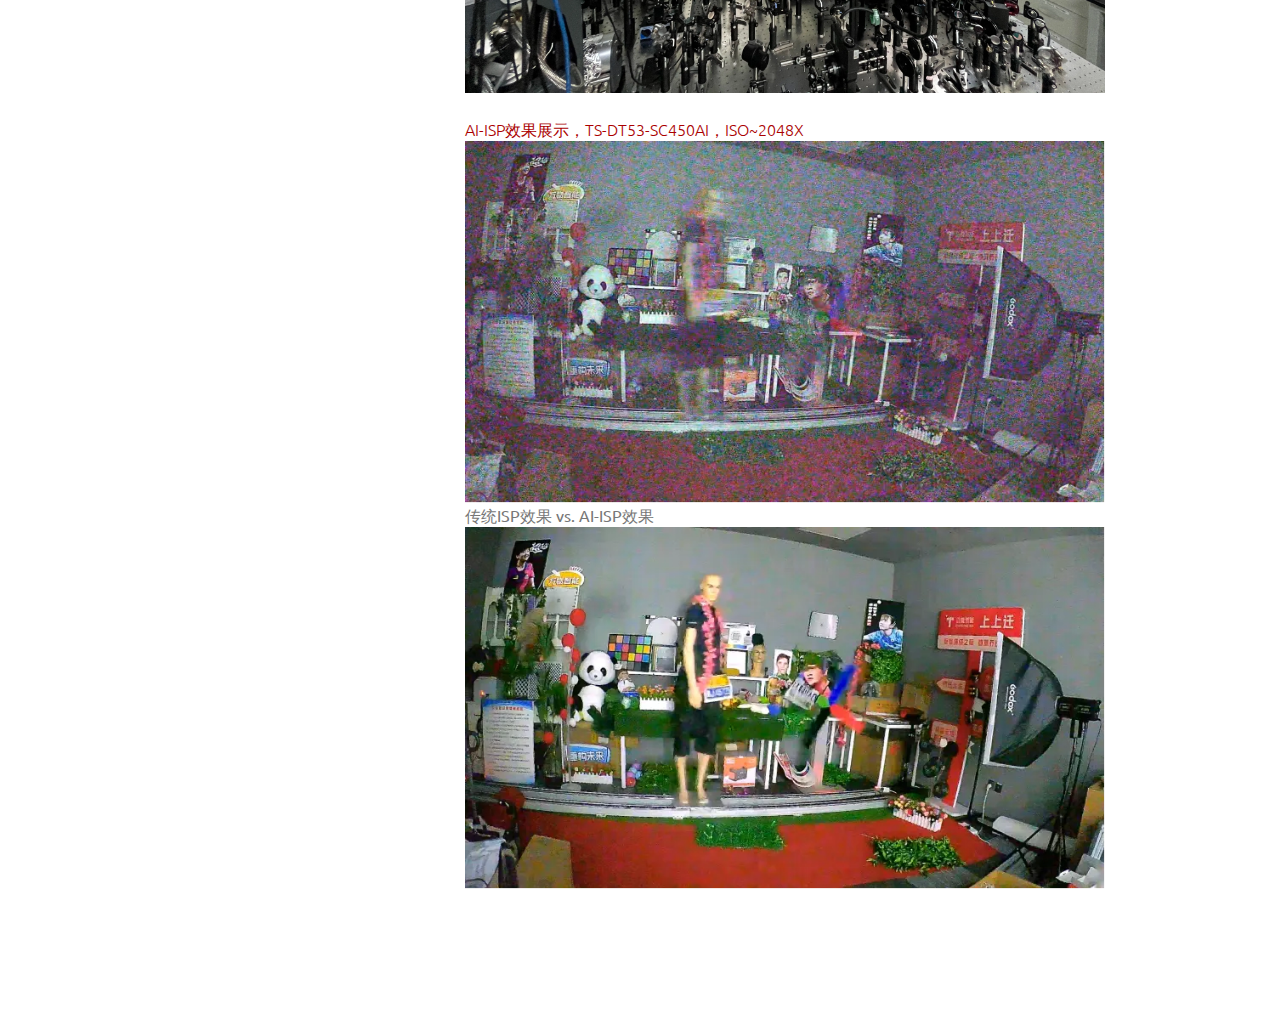
==== commit 162477ed: "Update index.html" ====
--- a/index.html
+++ b/index.html
@@ -45,7 +45,7 @@
 	        <a href="index.html"> 首页 </a>  | <a href="#awards">奖项与荣誉</a> | <a href="#publications">论文与专利</a> | <a href="#projects">项目经历</a>  | <a href="index_en.html"> English </a>
 	    </div>
             <div class="name pb-4">Qianyu Chu</div>
-            <img src="./images/mes.webp" class="img-fluid profilepic" alt="Pratik profile photo" width="320">
+            <img src="./images/mes.webp" class="img-fluid profilepic" alt="Pratik profile photo" width="220">
             <div class="pt-5">
 <!--              <a id="icon_cv" class="tag had" href="assets/LZCV.pdf" target="_blank" ><i class="had fas fa-file-alt"></i>&nbsp; Resume</a><br>-->
               <a id="icon_email" class="tag had" href="mailto:zhemglee@tju.edu.cn" target="_blank"><i class="fas fa-envelope"></i>&nbsp; Email</a><br>
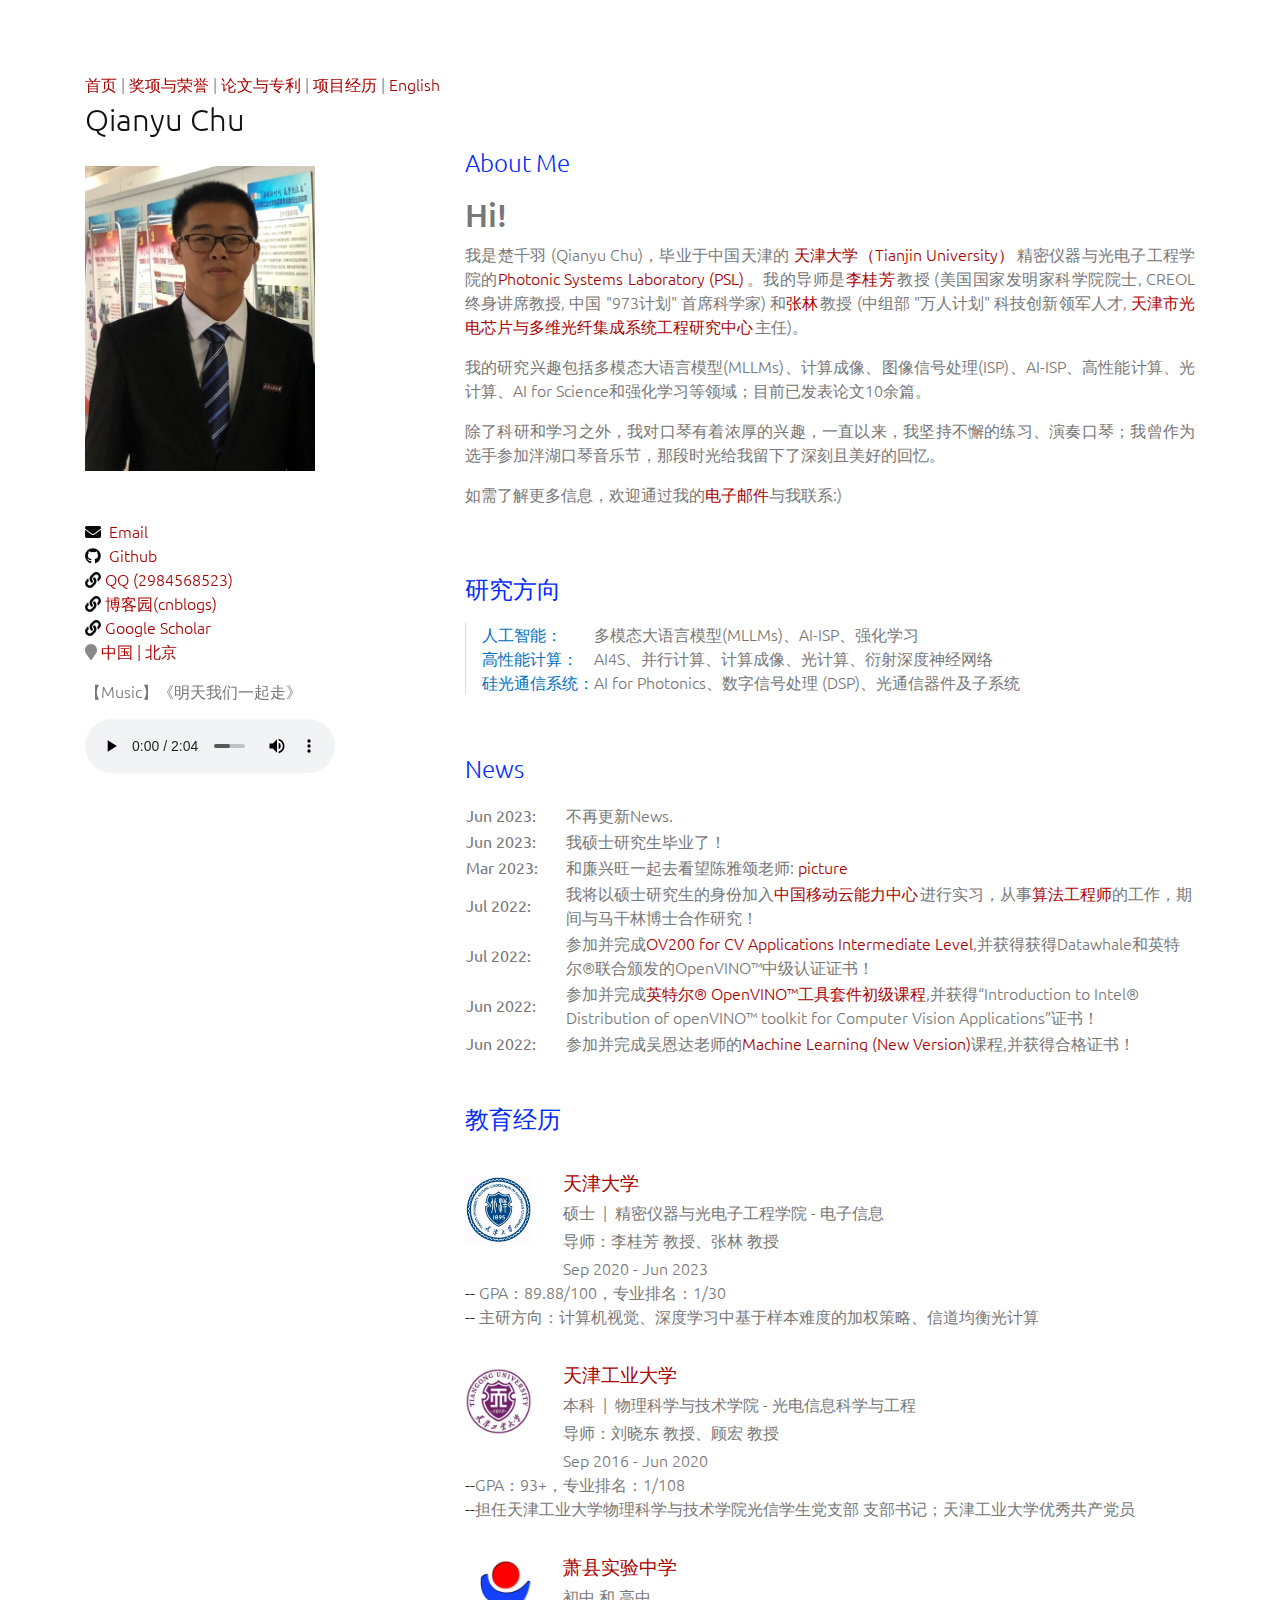
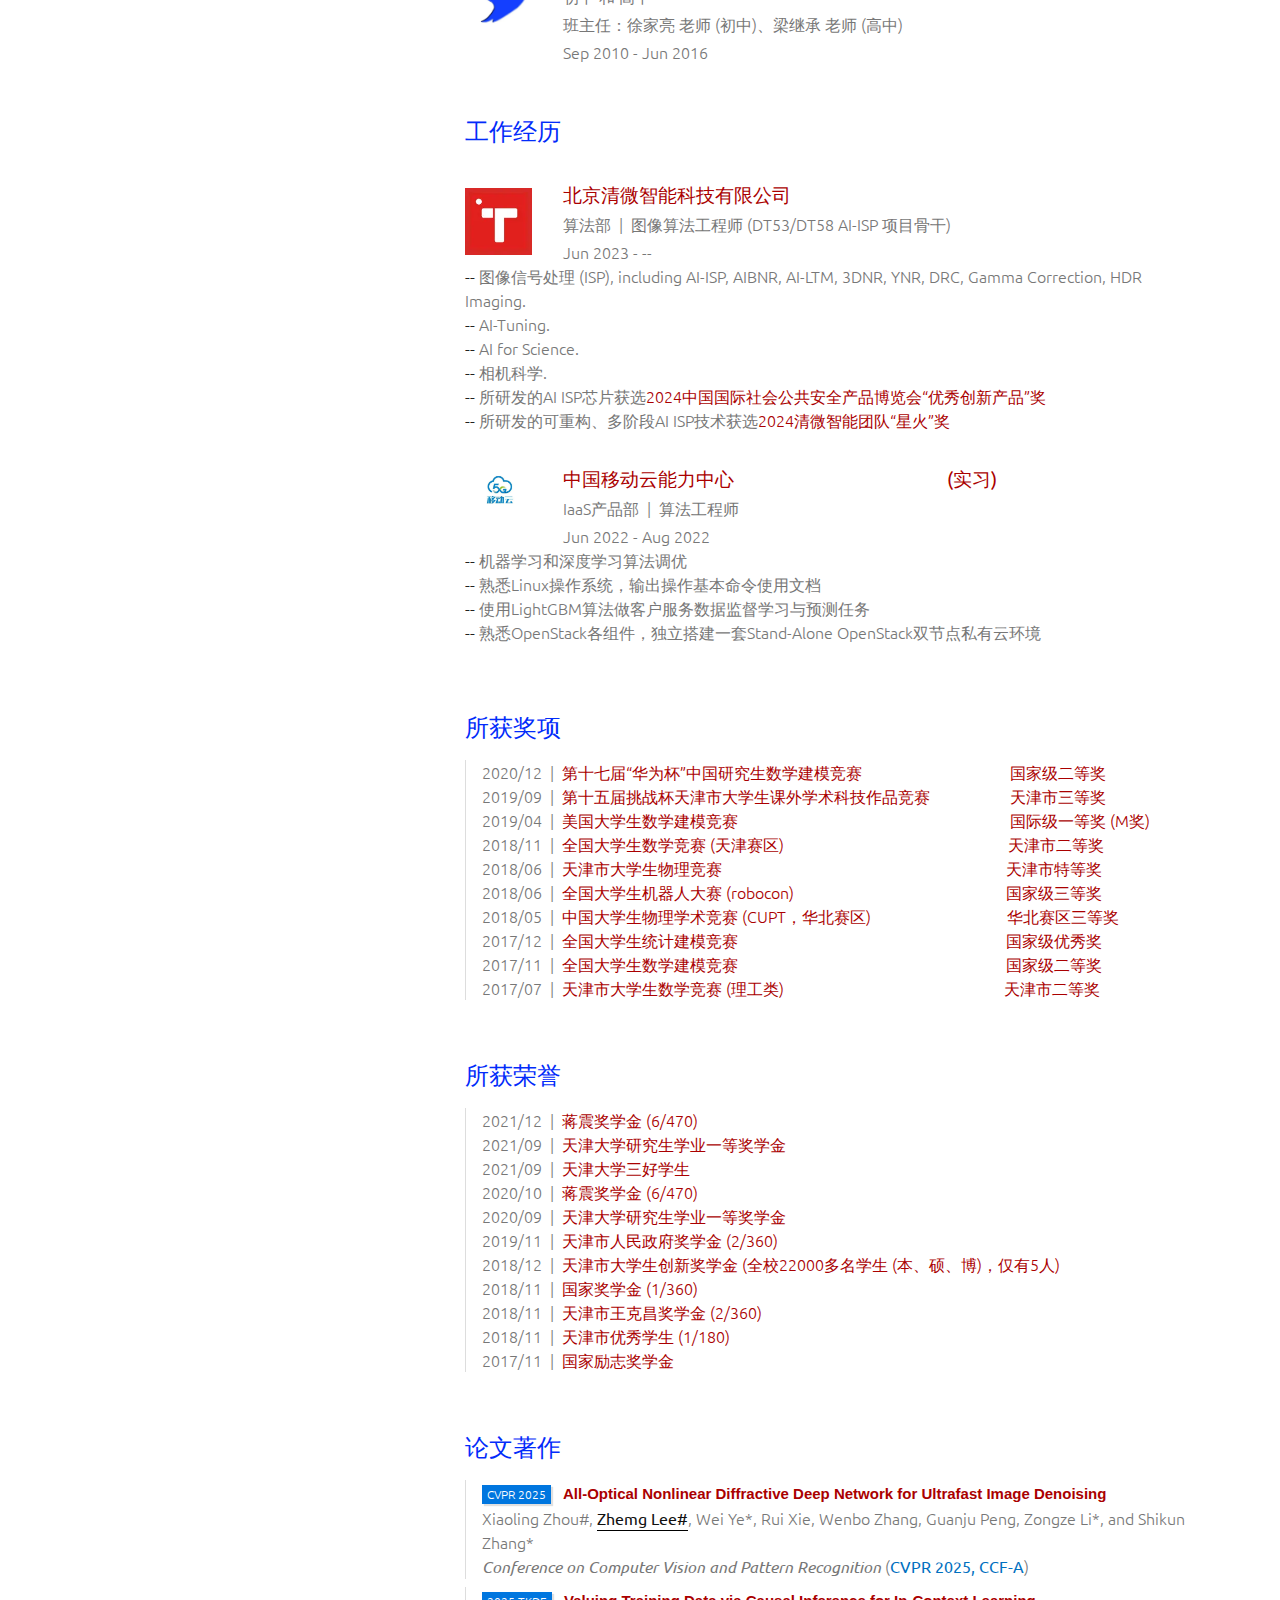
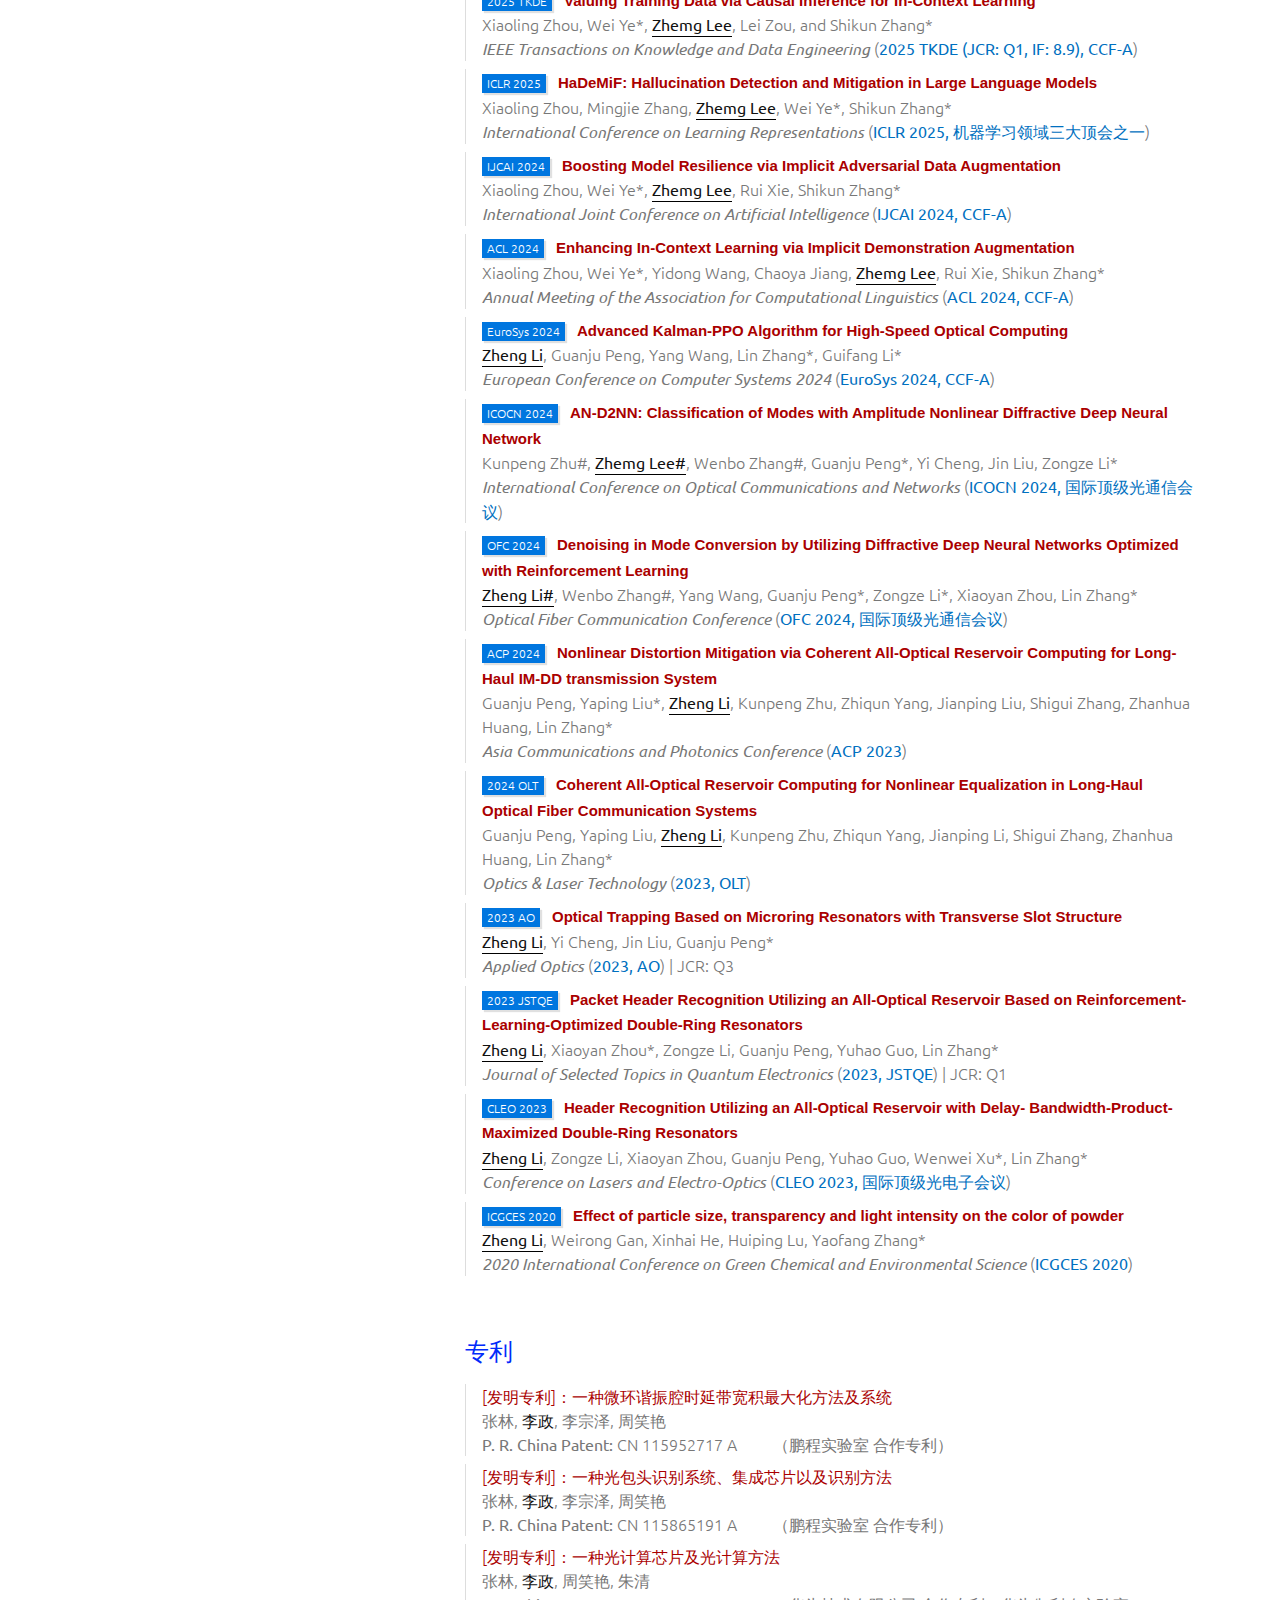
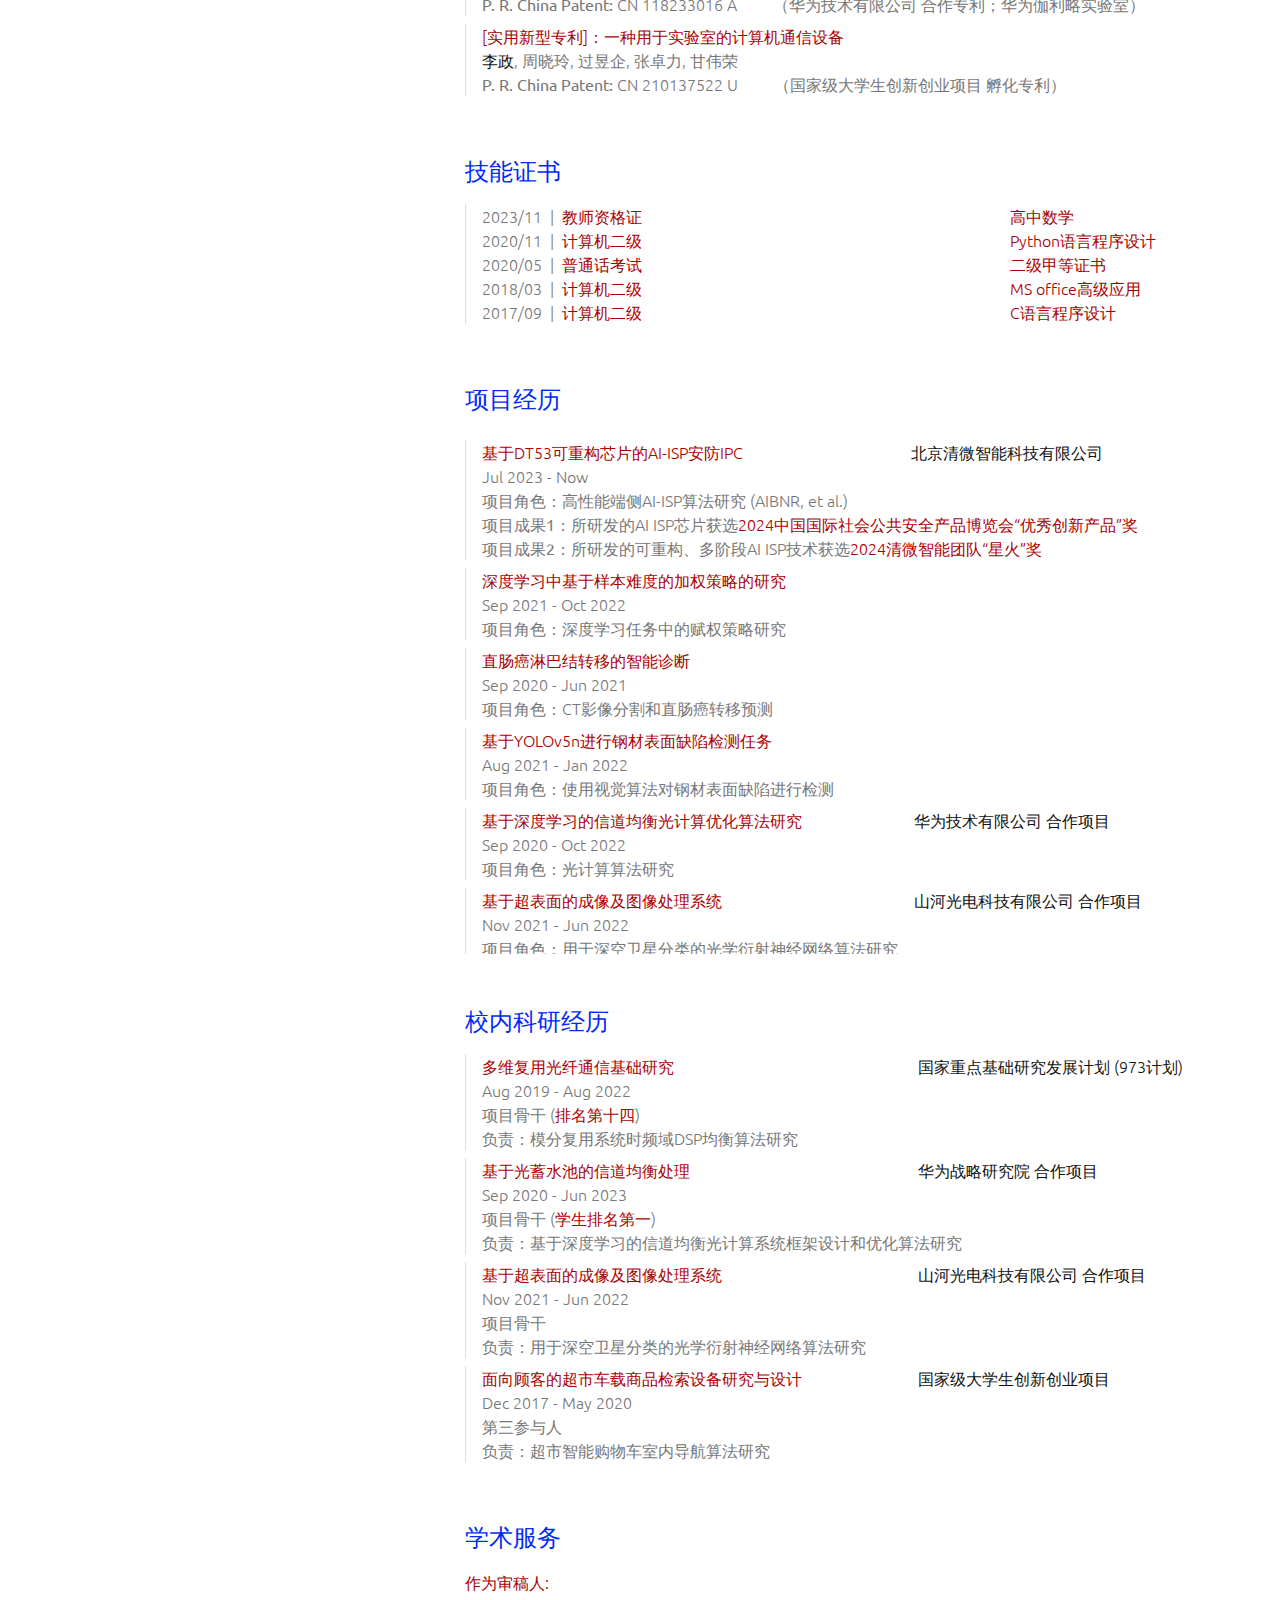
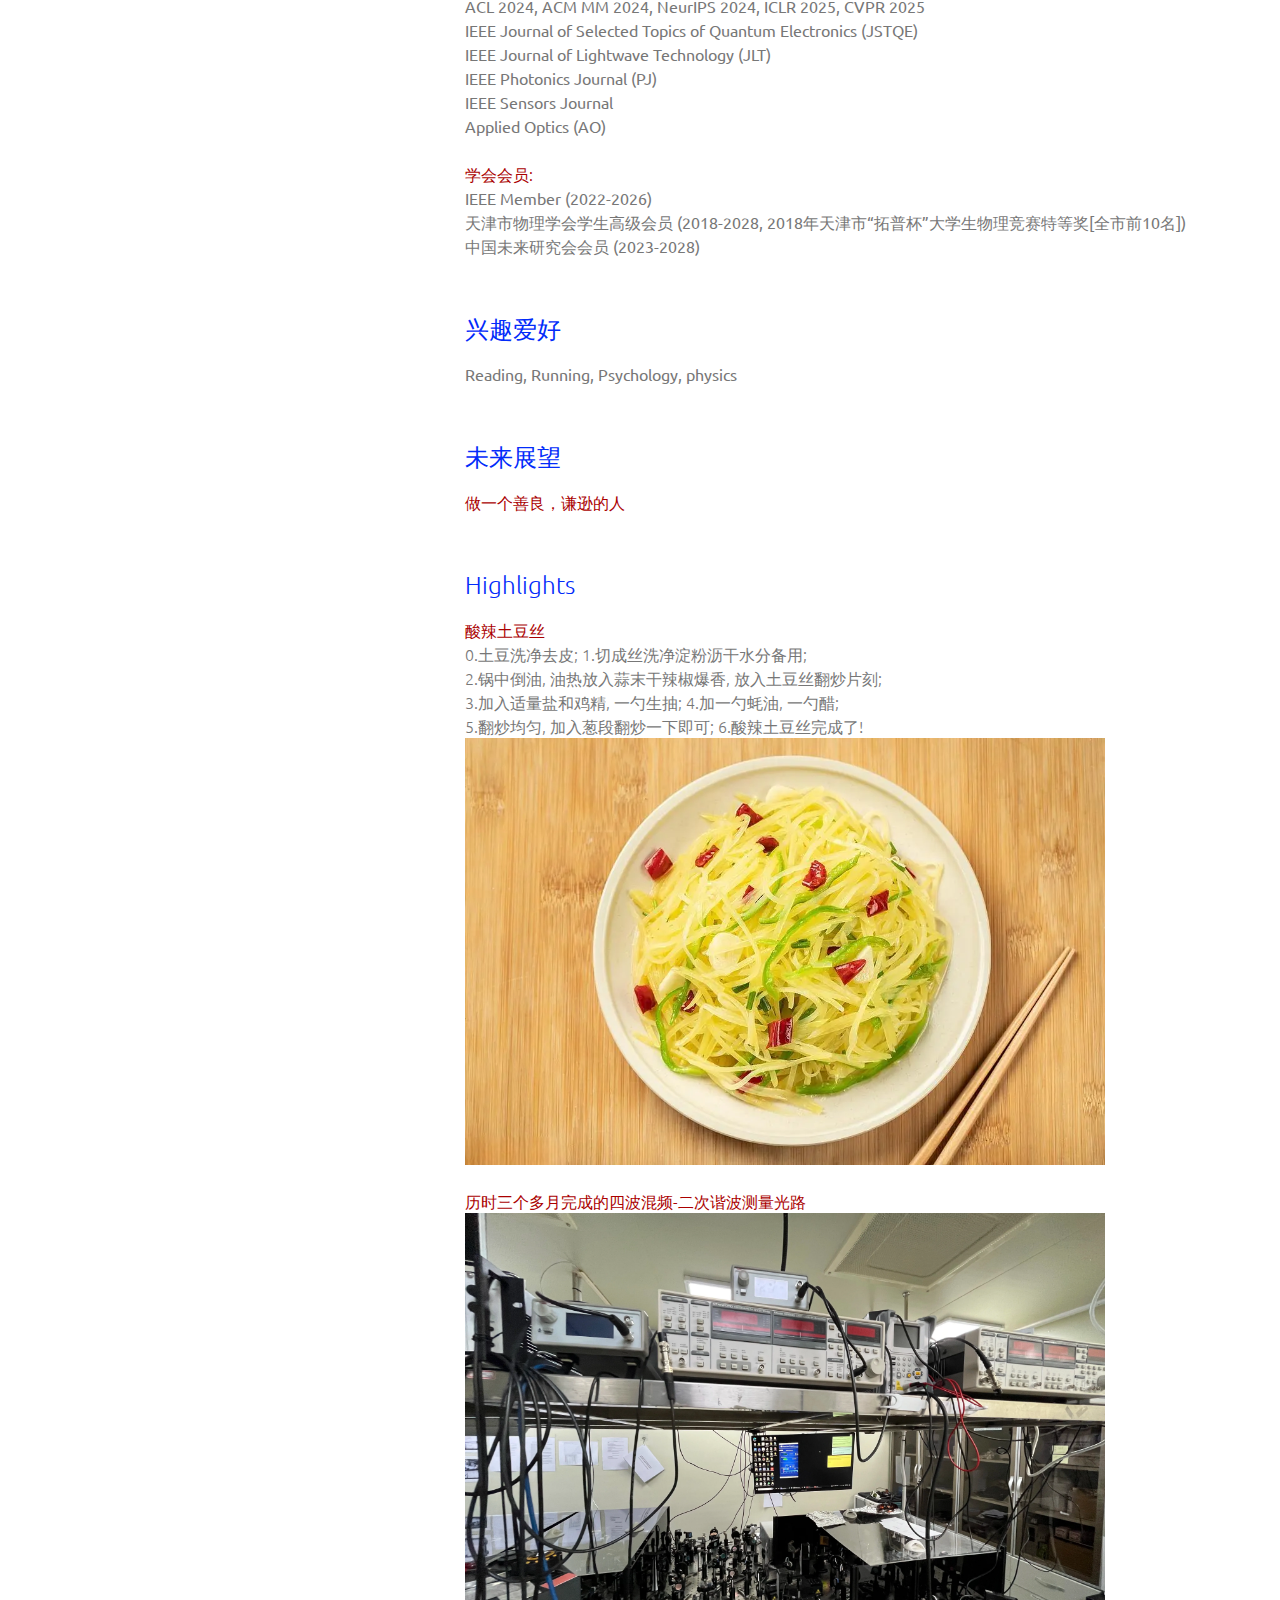
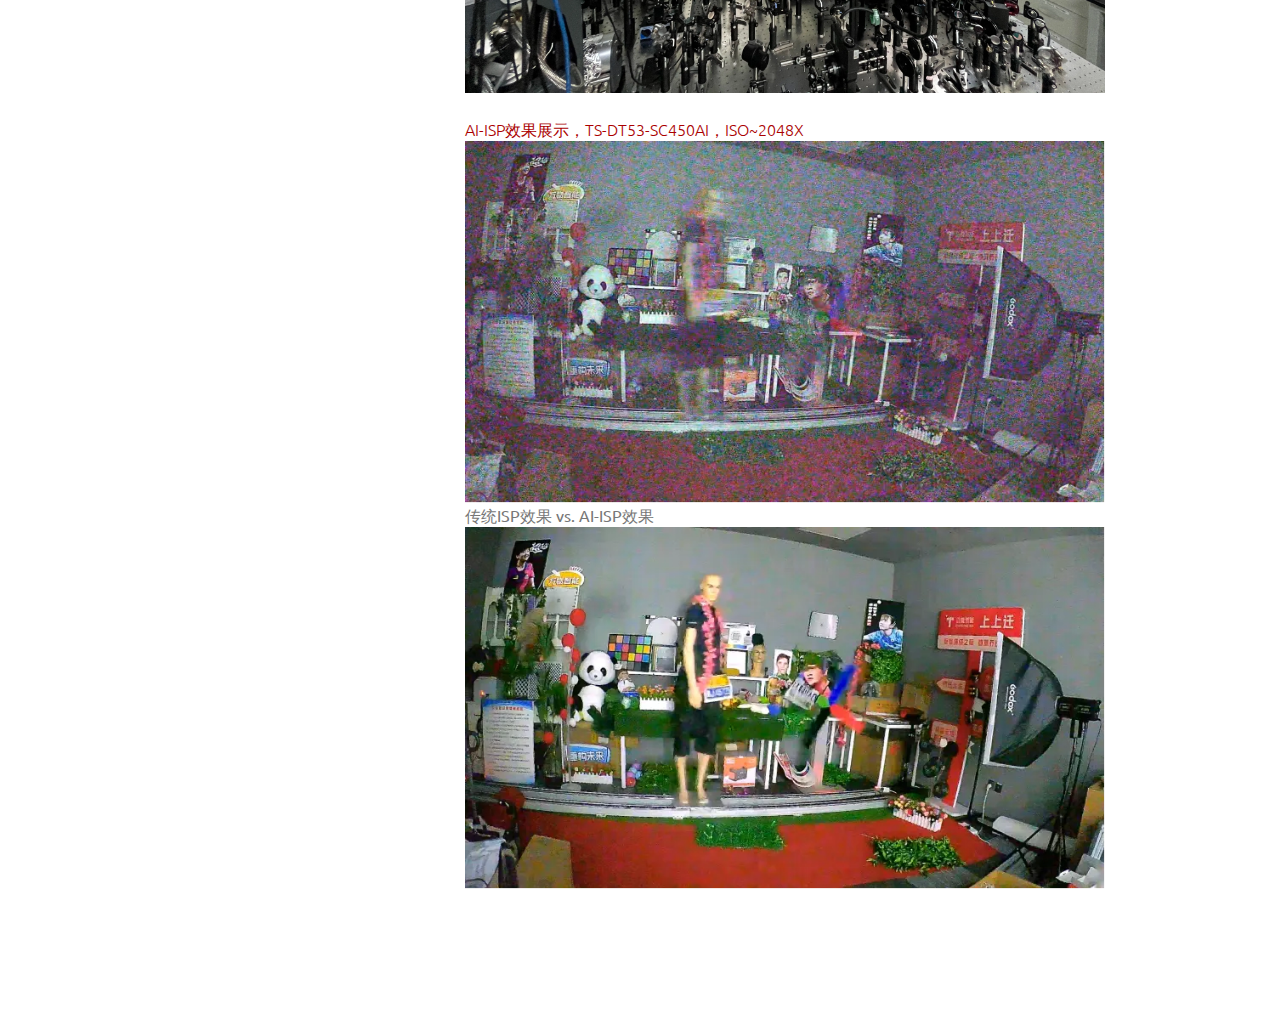
==== commit 247a8665: "Update index.html" ====
--- a/index.html
+++ b/index.html
@@ -45,7 +45,7 @@
 	        <a href="index.html"> 首页 </a>  | <a href="#awards">奖项与荣誉</a> | <a href="#publications">论文与专利</a> | <a href="#projects">项目经历</a>  | <a href="index_en.html"> English </a>
 	    </div>
             <div class="name pb-4">Qianyu Chu</div>
-            <img src="./images/mes.webp" class="img-fluid profilepic" alt="Pratik profile photo" width="220">
+            <img src="./images/mes2.webp" class="img-fluid profilepic" alt="Pratik profile photo" width="230">
             <div class="pt-5">
 <!--              <a id="icon_cv" class="tag had" href="assets/LZCV.pdf" target="_blank" ><i class="had fas fa-file-alt"></i>&nbsp; Resume</a><br>-->
               <a id="icon_email" class="tag had" href="mailto:zhemglee@tju.edu.cn" target="_blank"><i class="fas fa-envelope"></i>&nbsp; Email</a><br>
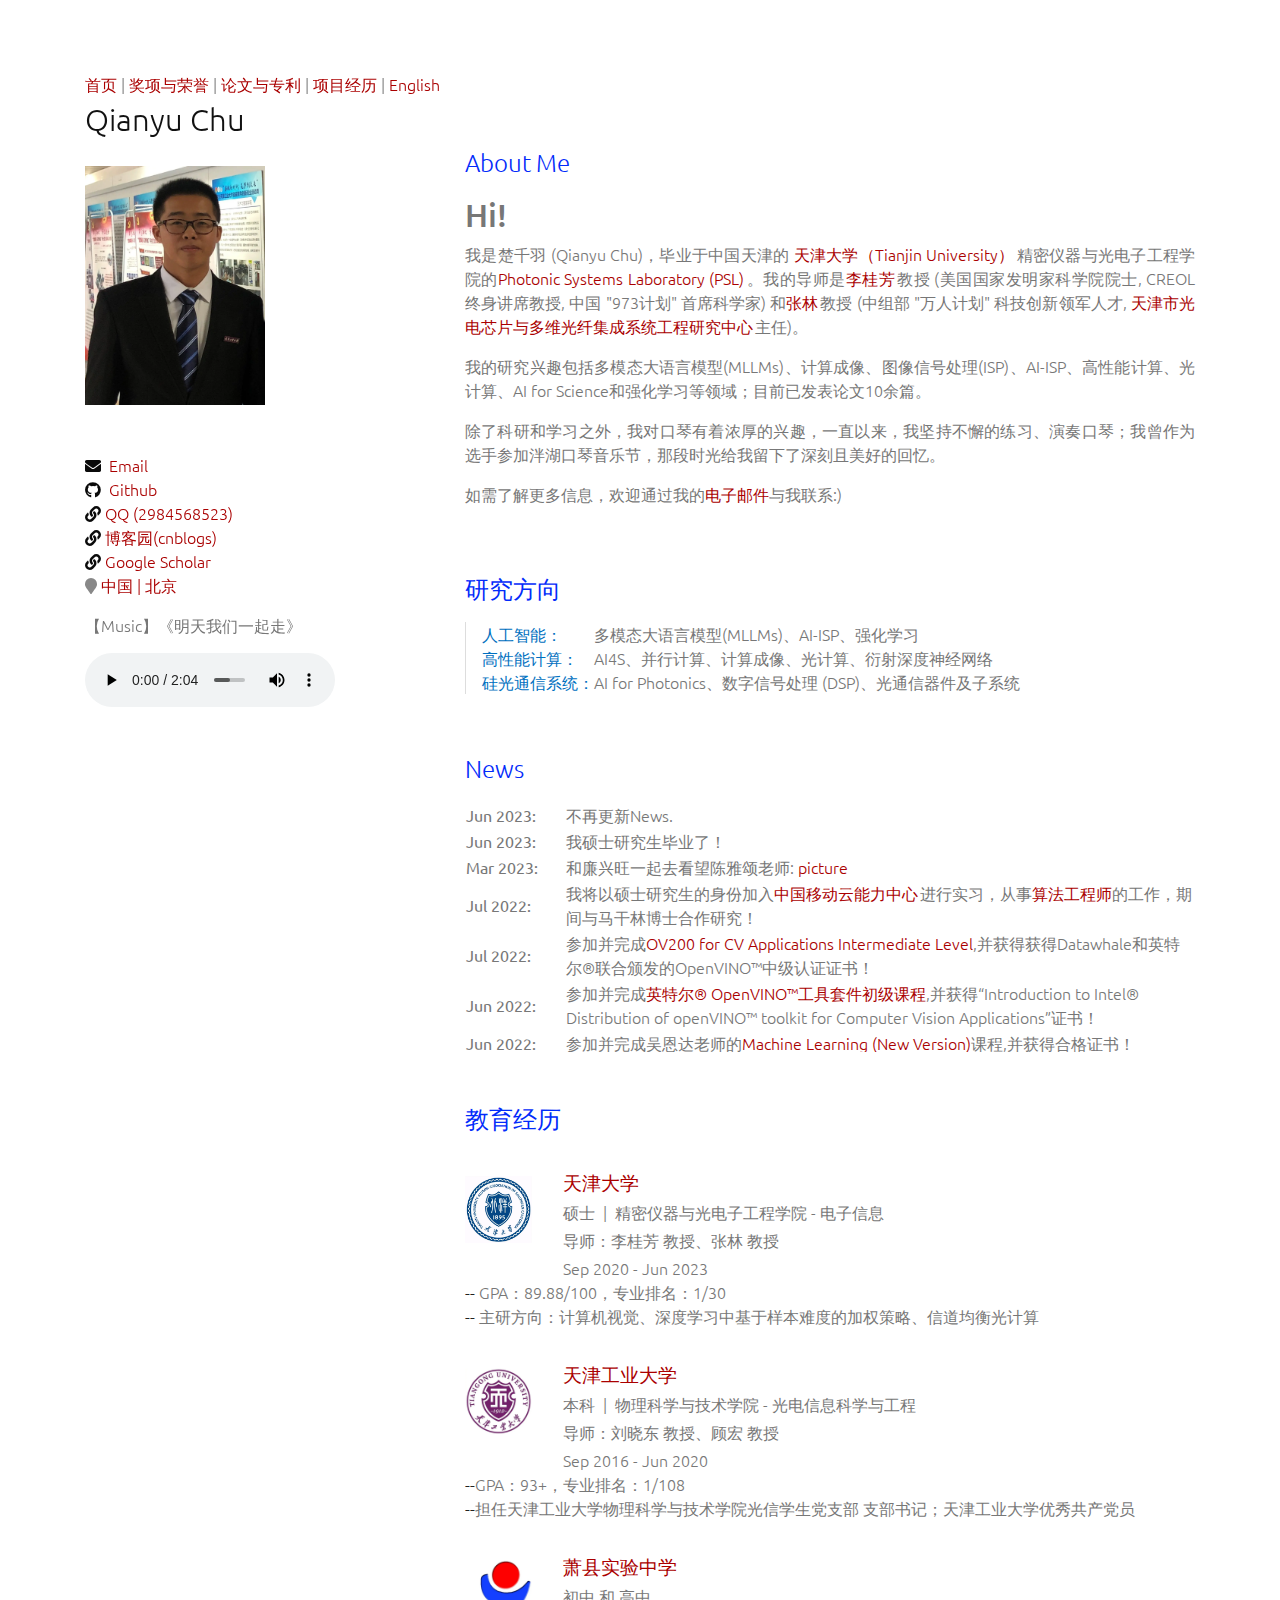
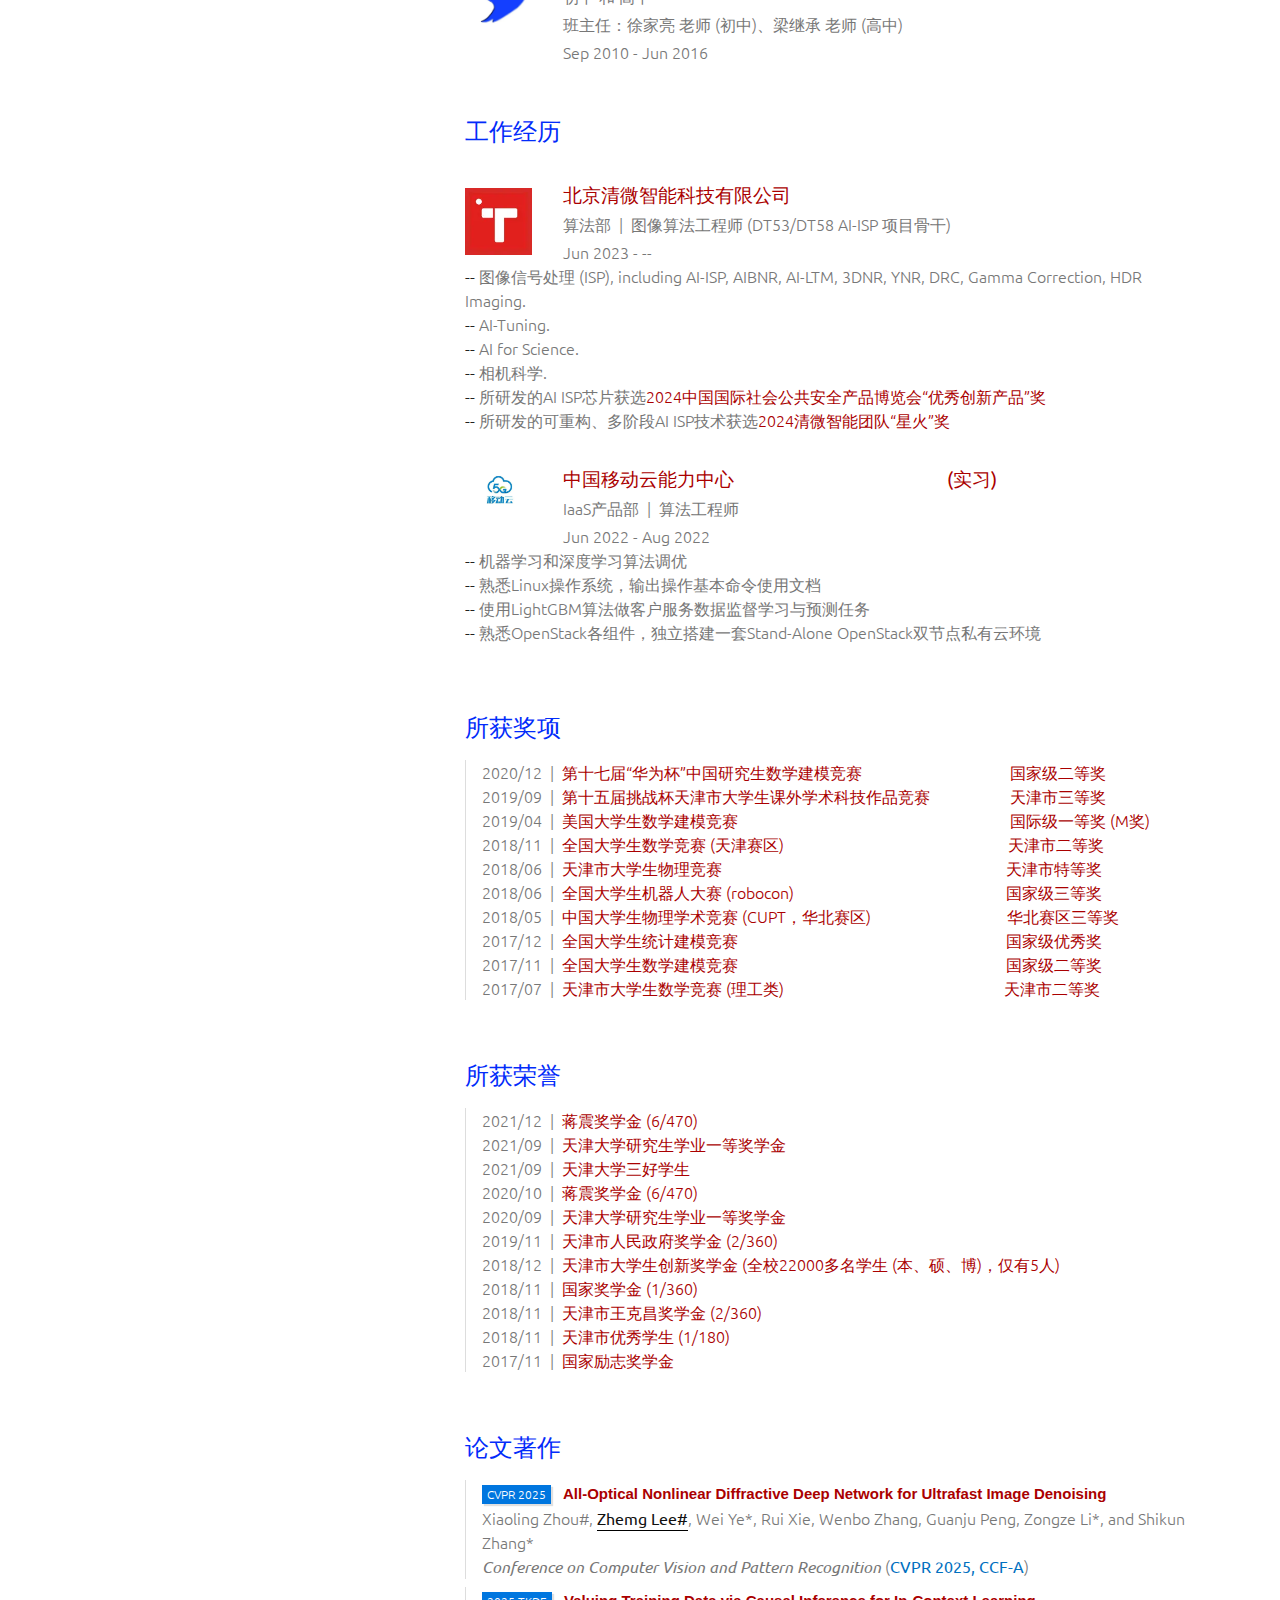
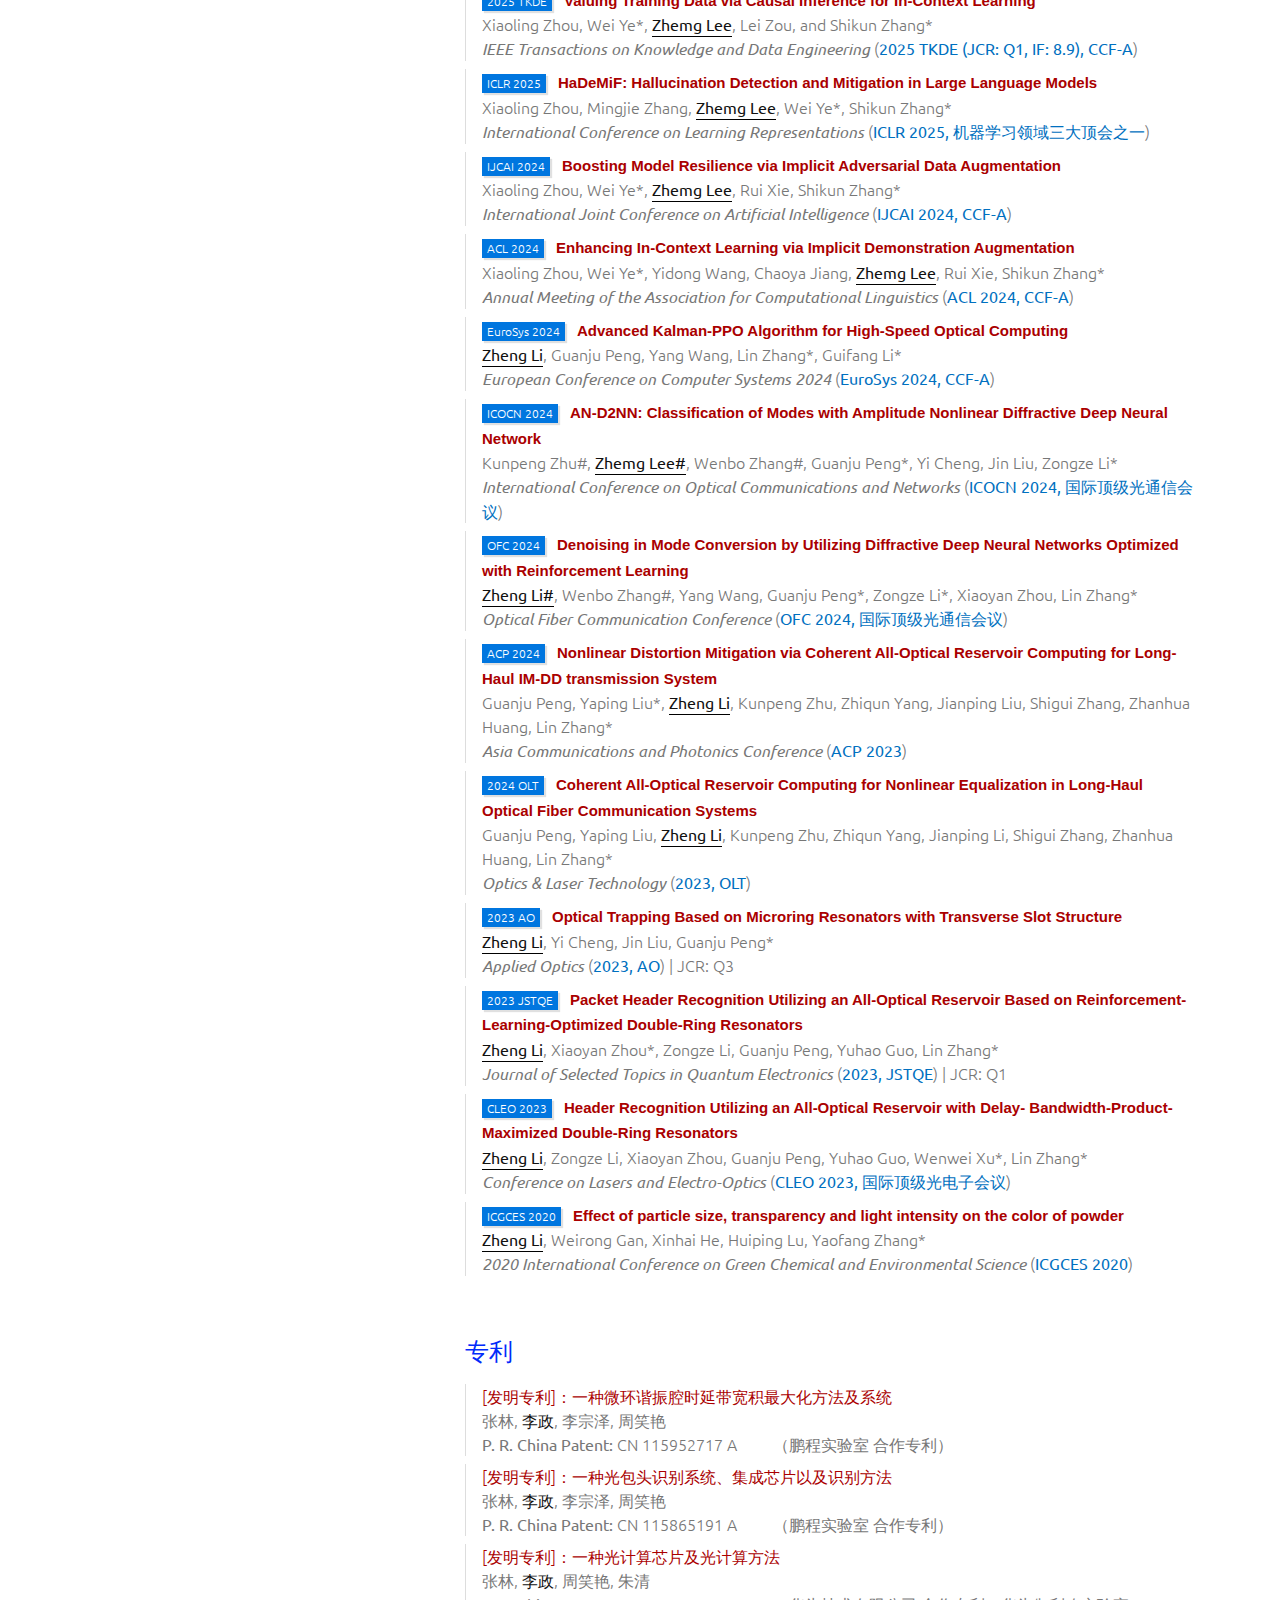
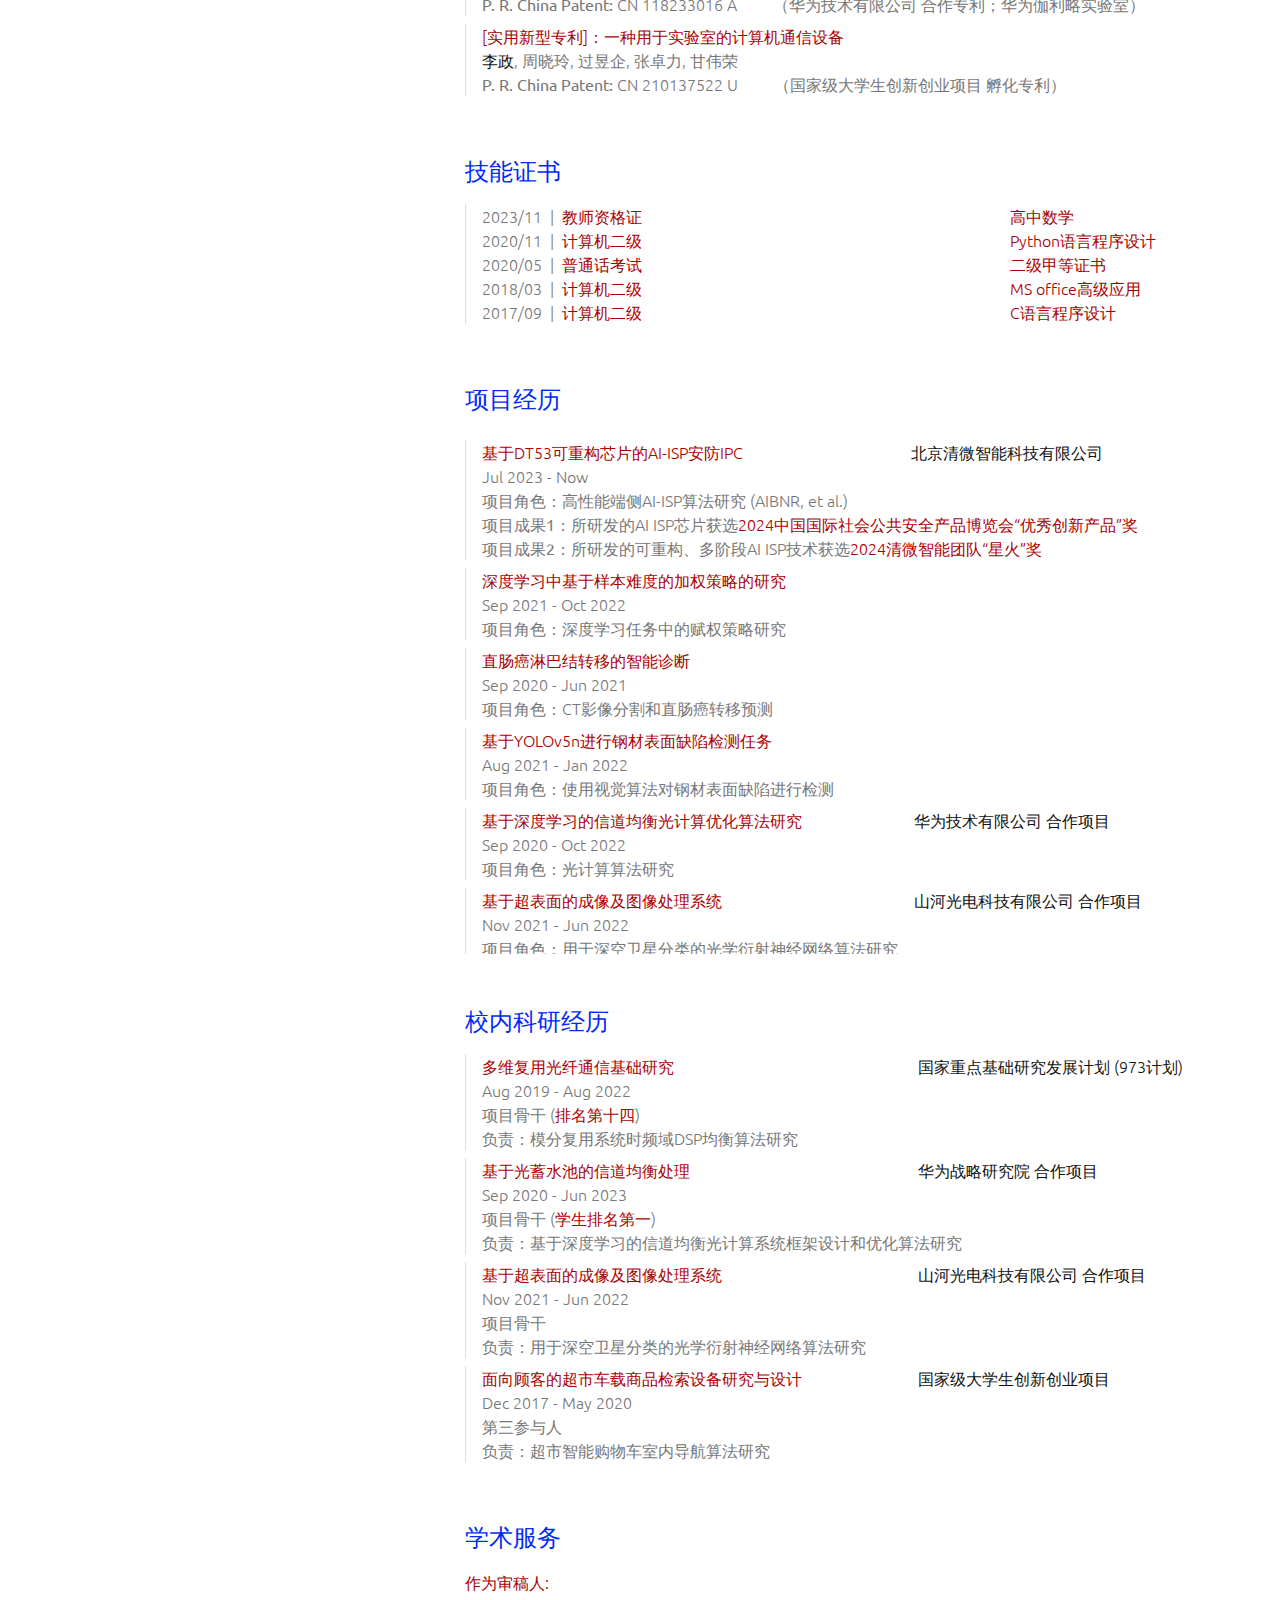
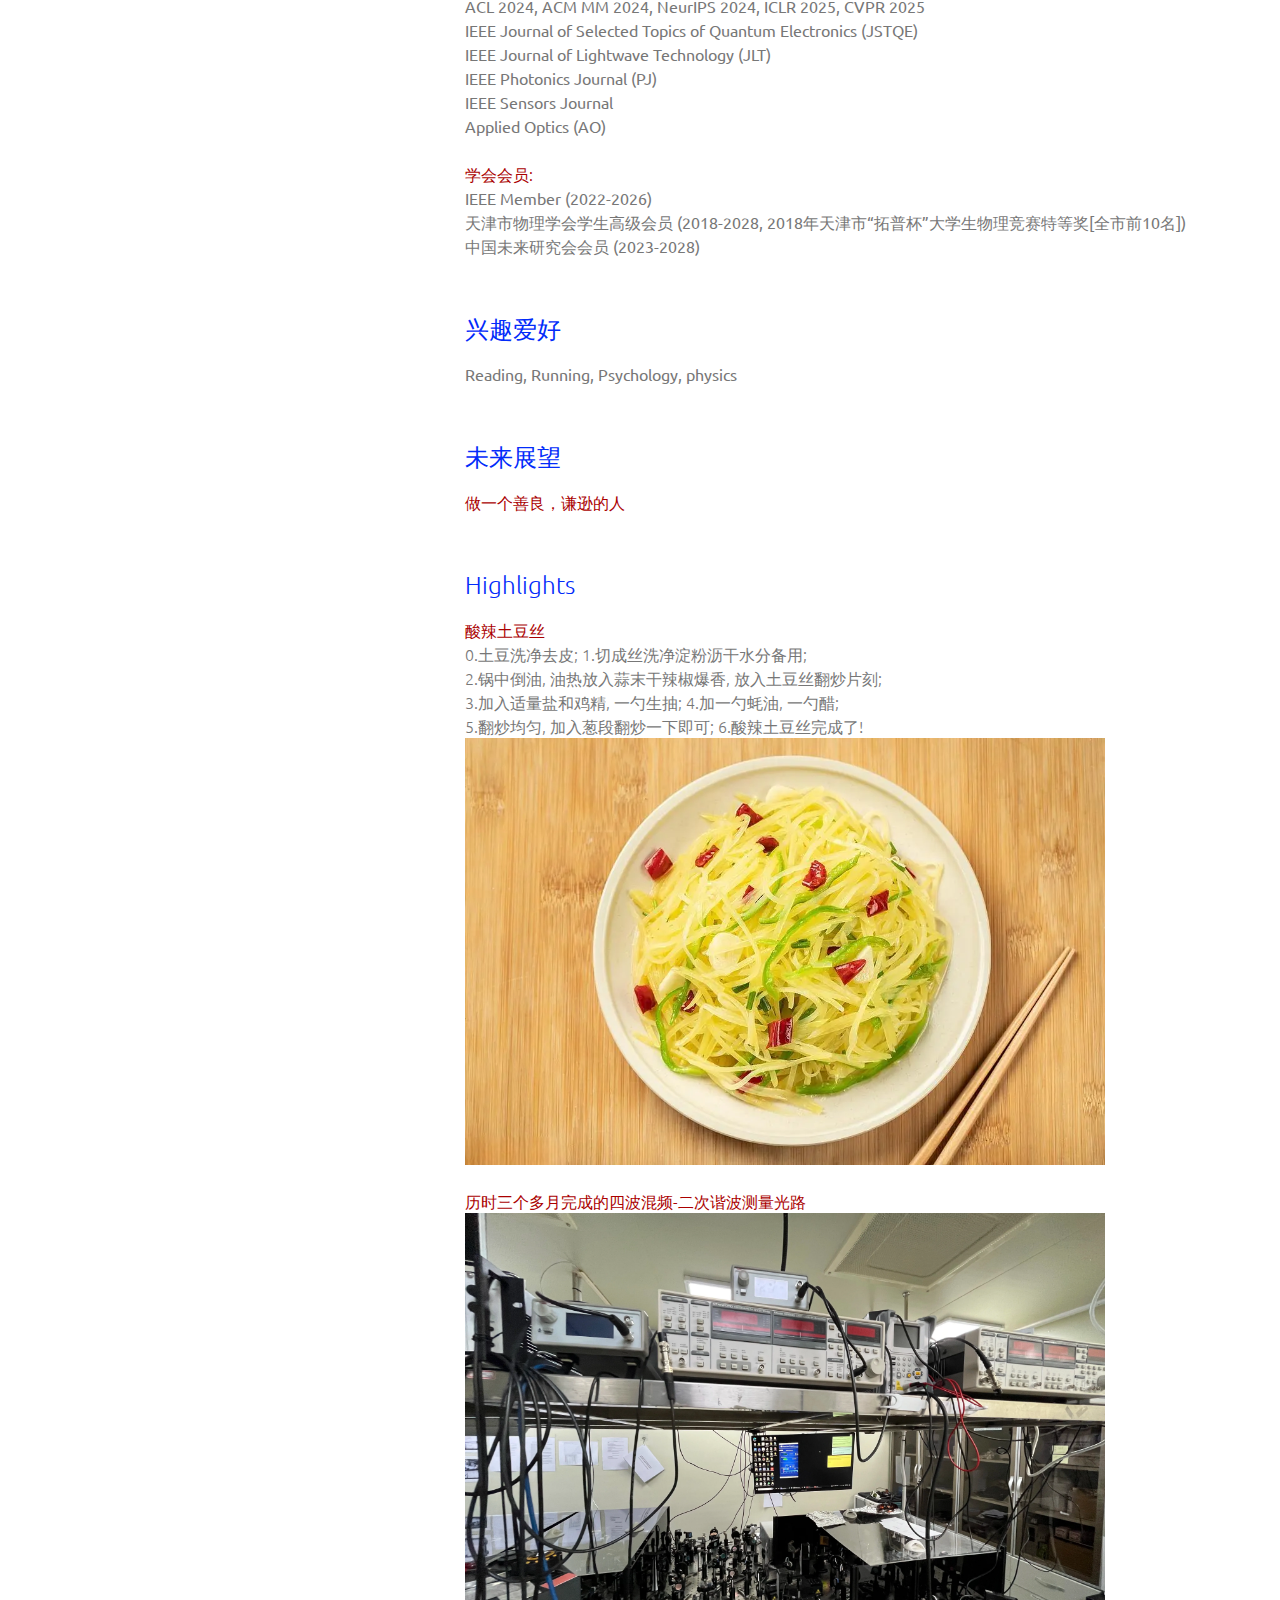
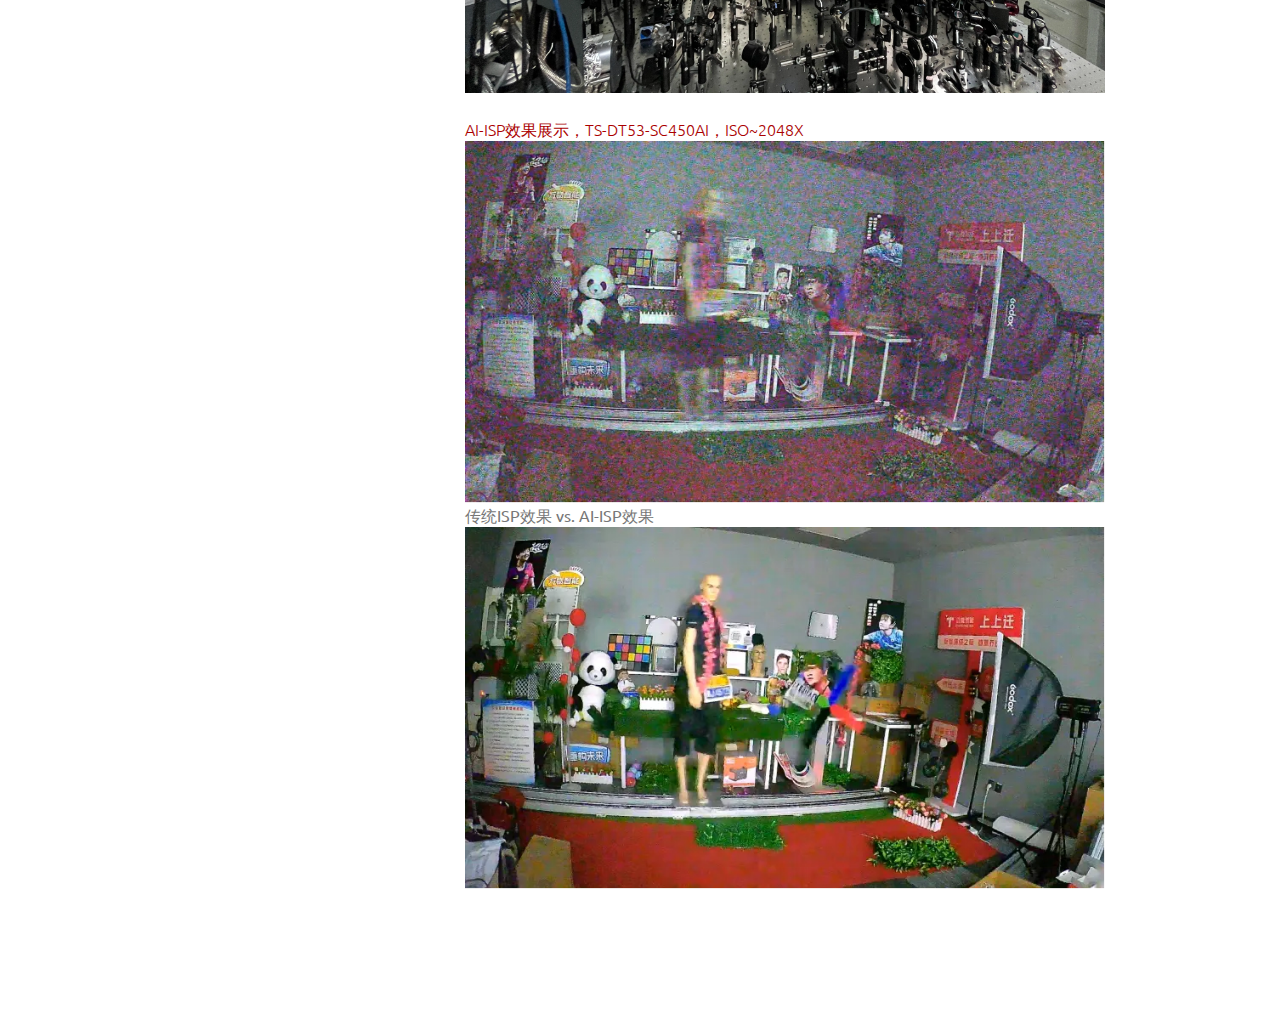
==== commit c470af76: "Update index.html" ====
--- a/index.html
+++ b/index.html
@@ -45,7 +45,7 @@
 	        <a href="index.html"> 首页 </a>  | <a href="#awards">奖项与荣誉</a> | <a href="#publications">论文与专利</a> | <a href="#projects">项目经历</a>  | <a href="index_en.html"> English </a>
 	    </div>
             <div class="name pb-4">Qianyu Chu</div>
-            <img src="./images/mes2.webp" class="img-fluid profilepic" alt="Pratik profile photo" width="230">
+            <img src="./images/mes2.webp" class="img-fluid profilepic" alt="Pratik profile photo" width="180">
             <div class="pt-5">
 <!--              <a id="icon_cv" class="tag had" href="assets/LZCV.pdf" target="_blank" ><i class="had fas fa-file-alt"></i>&nbsp; Resume</a><br>-->
               <a id="icon_email" class="tag had" href="mailto:zhemglee@tju.edu.cn" target="_blank"><i class="fas fa-envelope"></i>&nbsp; Email</a><br>
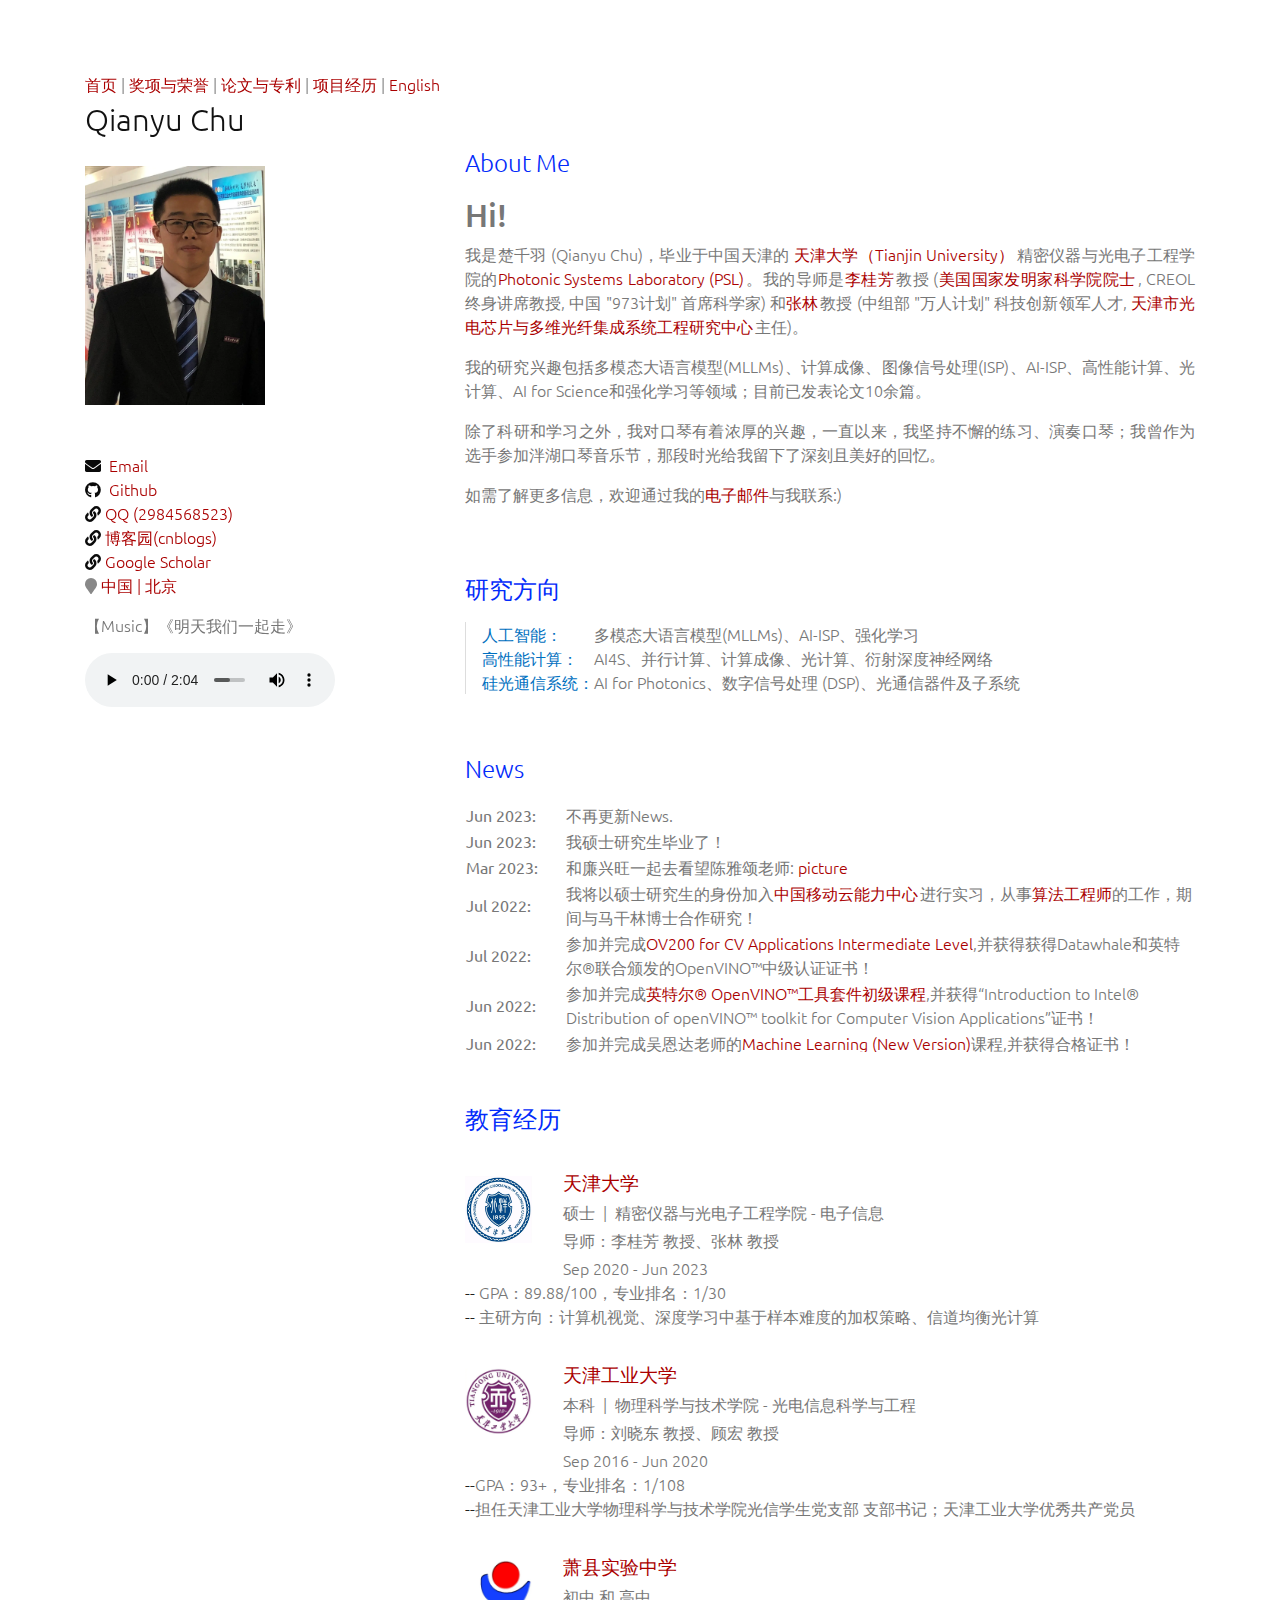
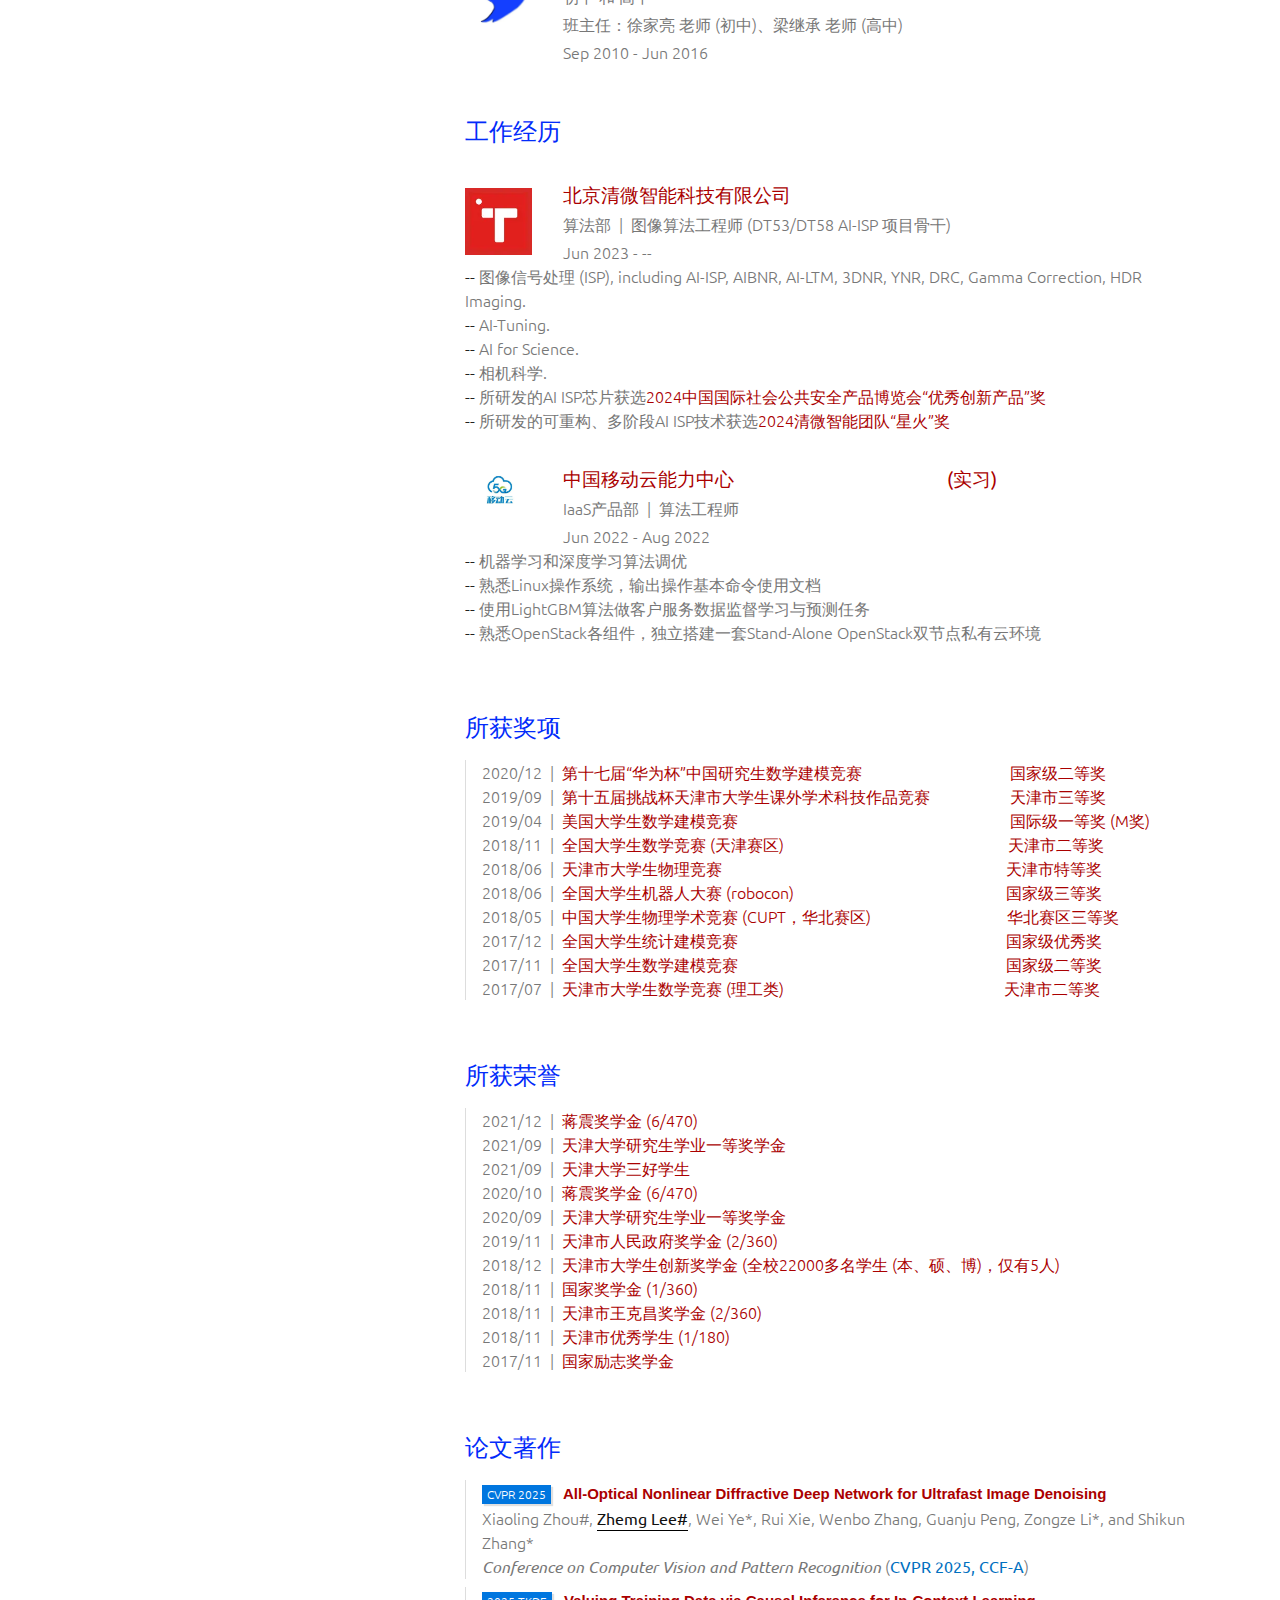
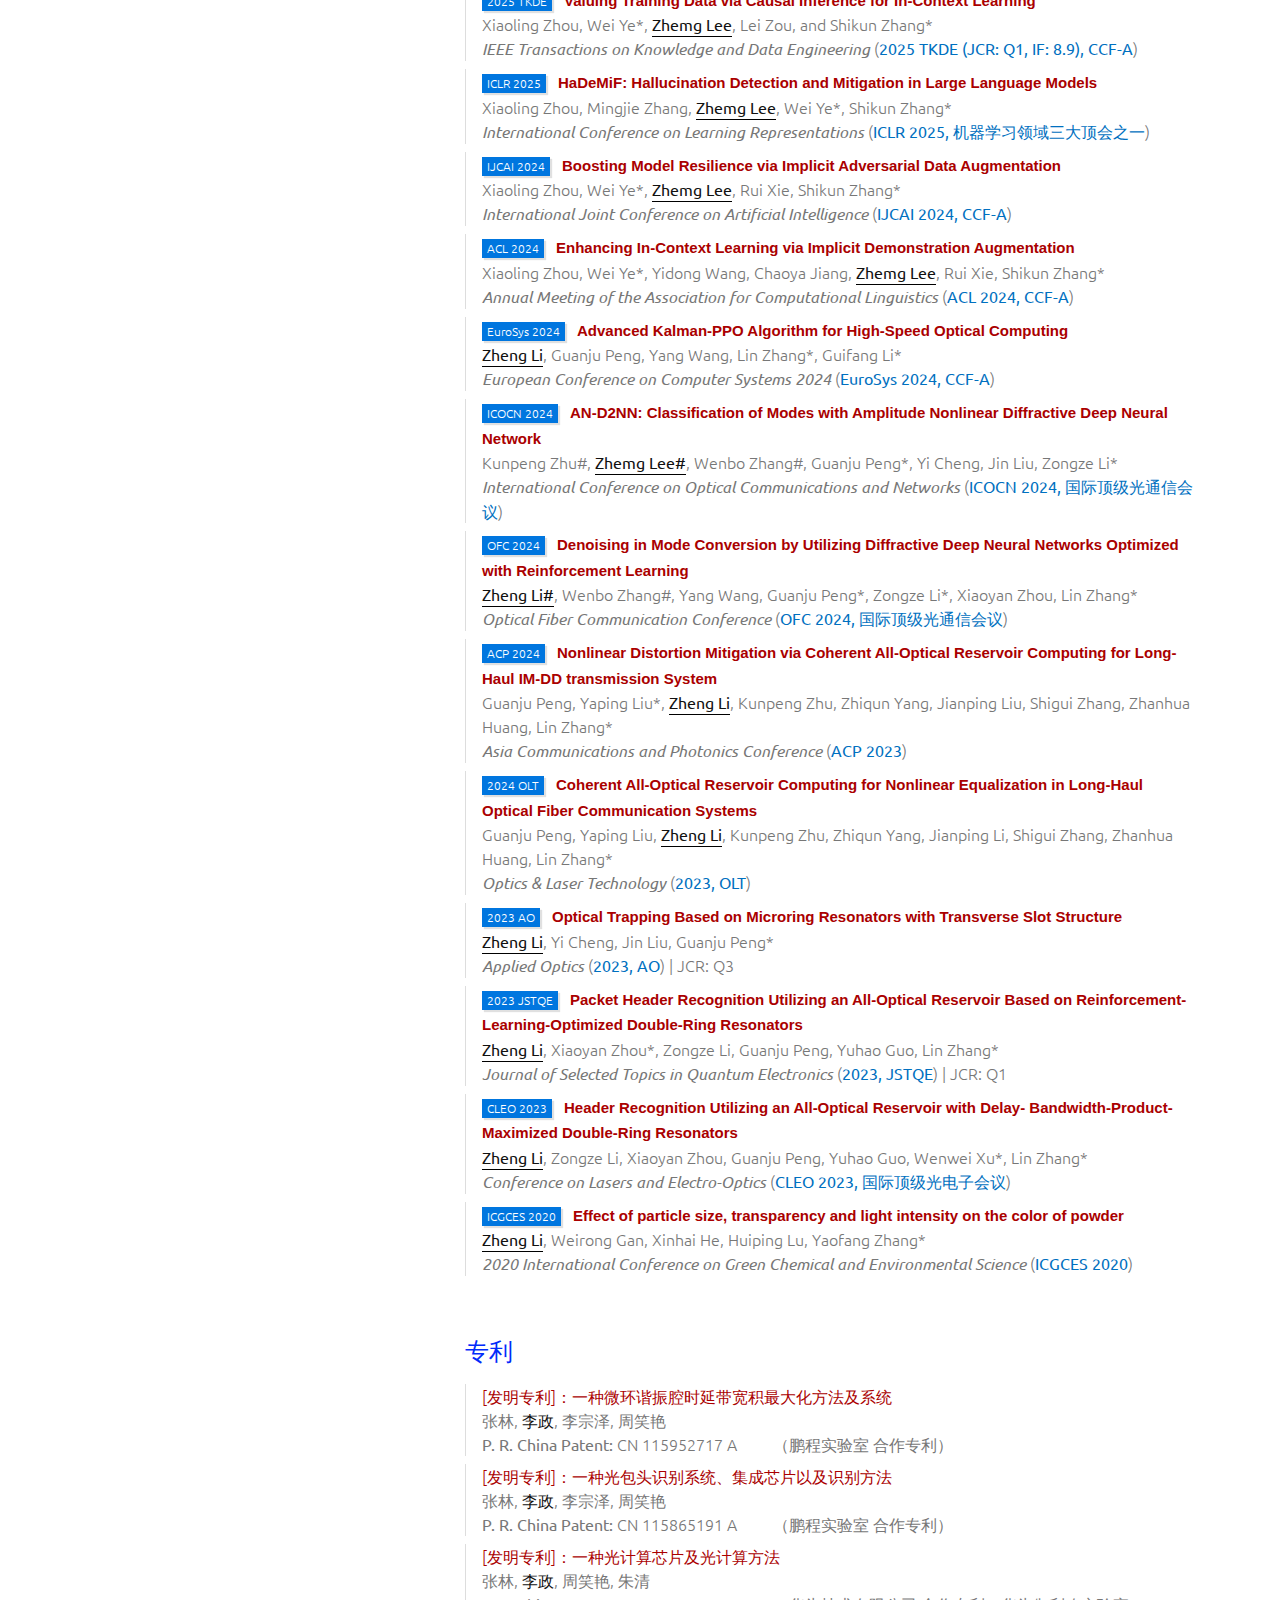
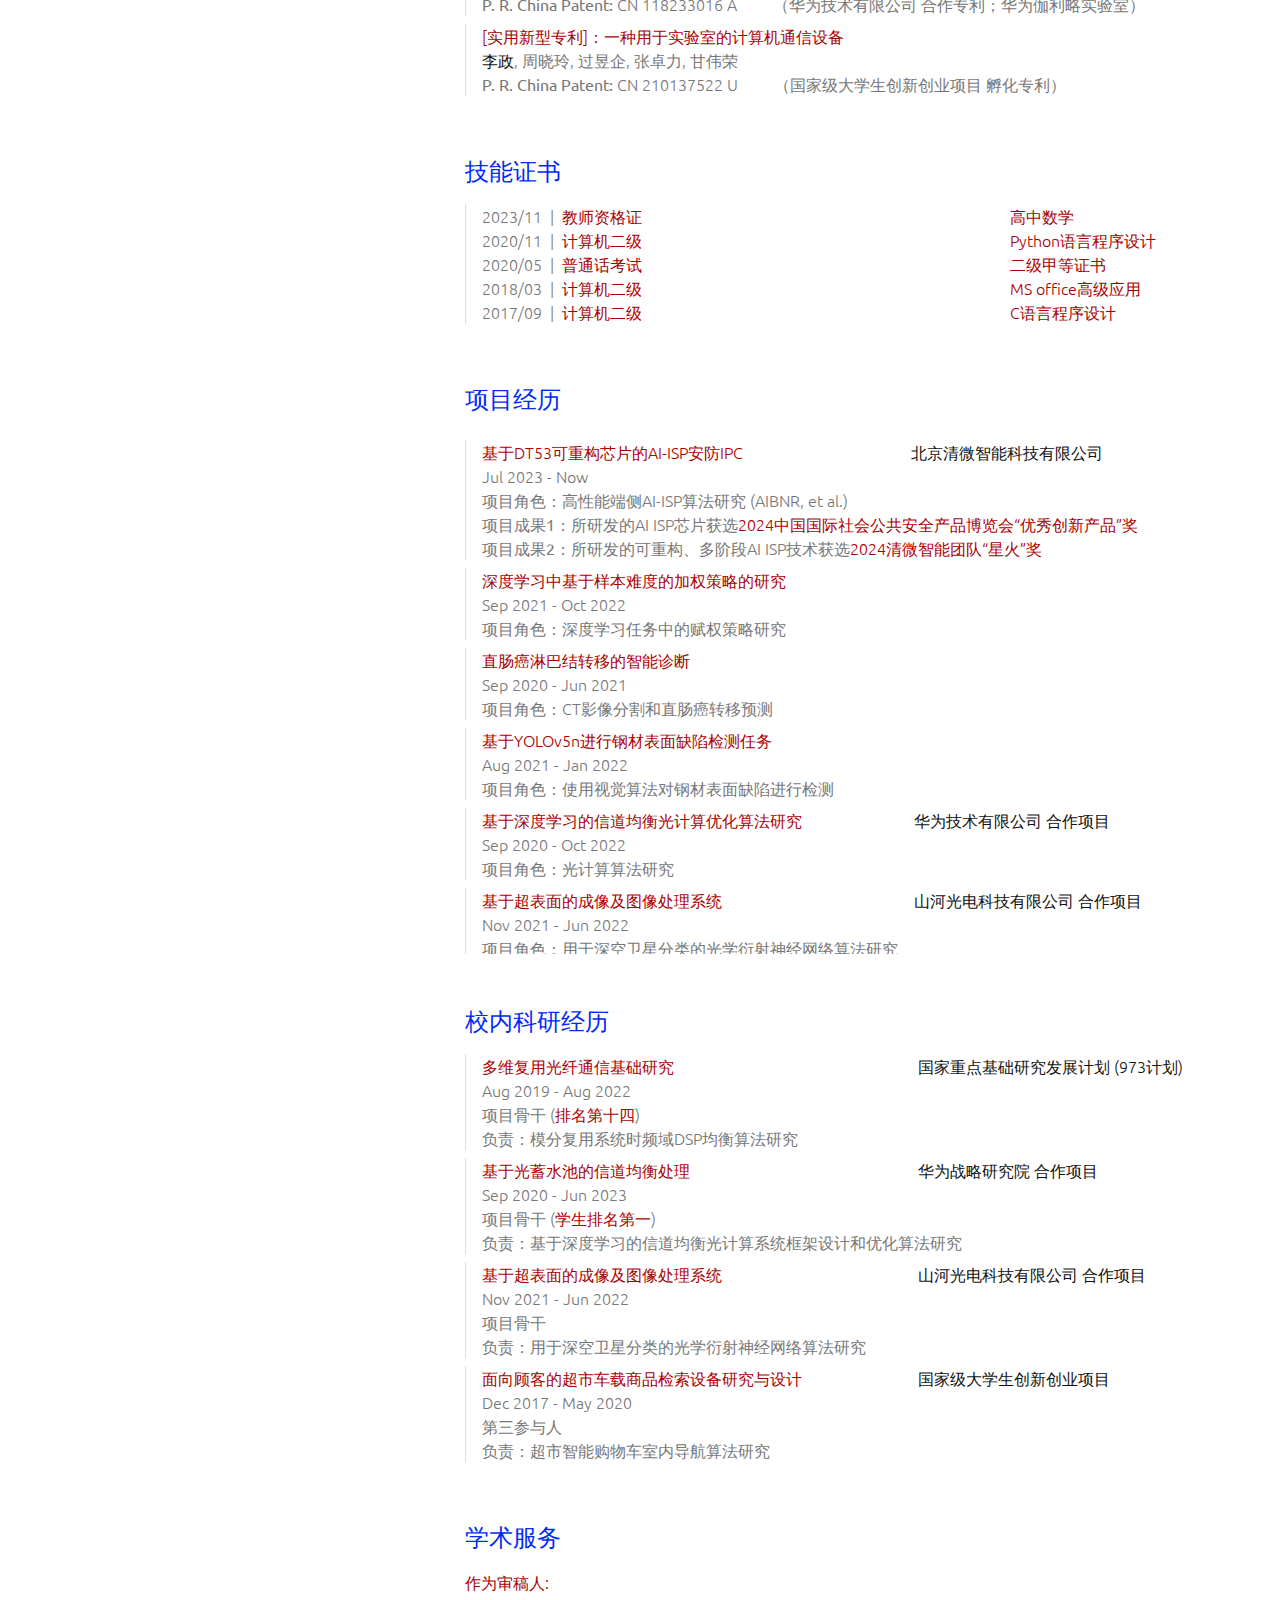
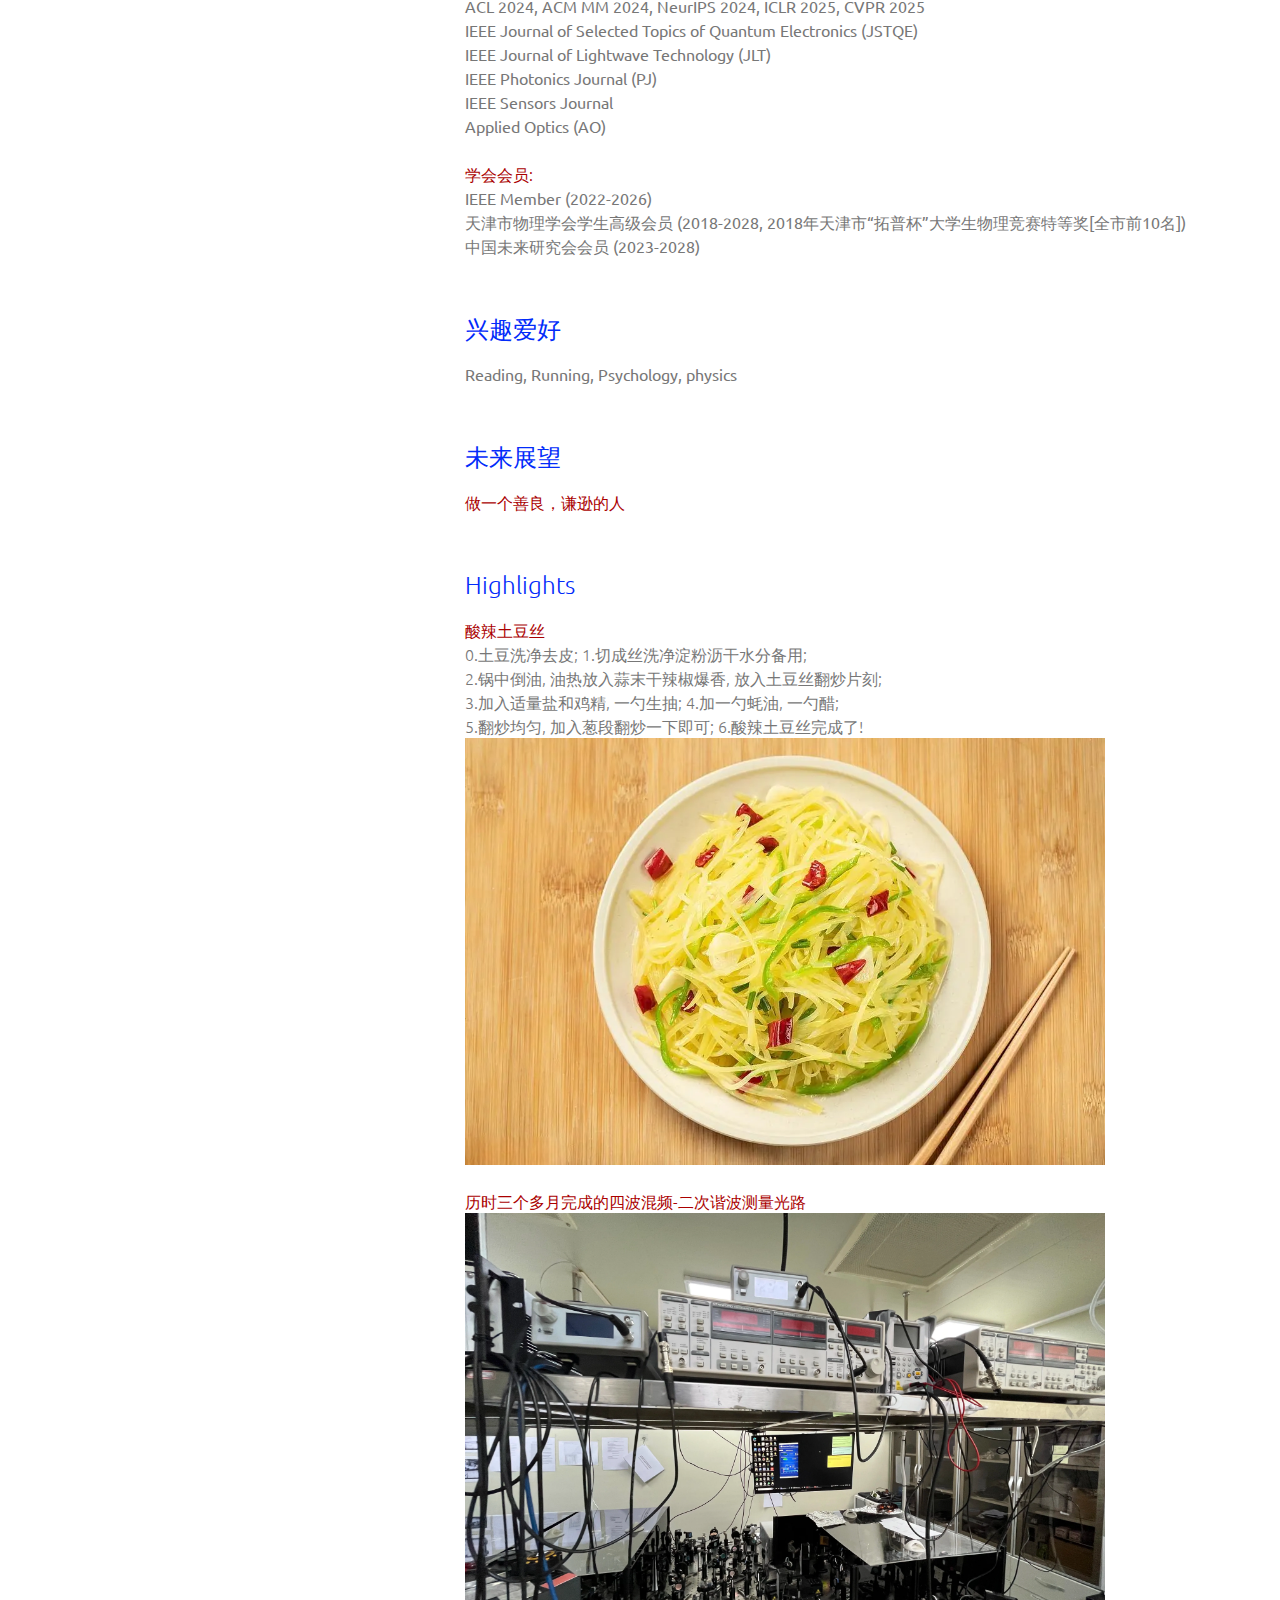
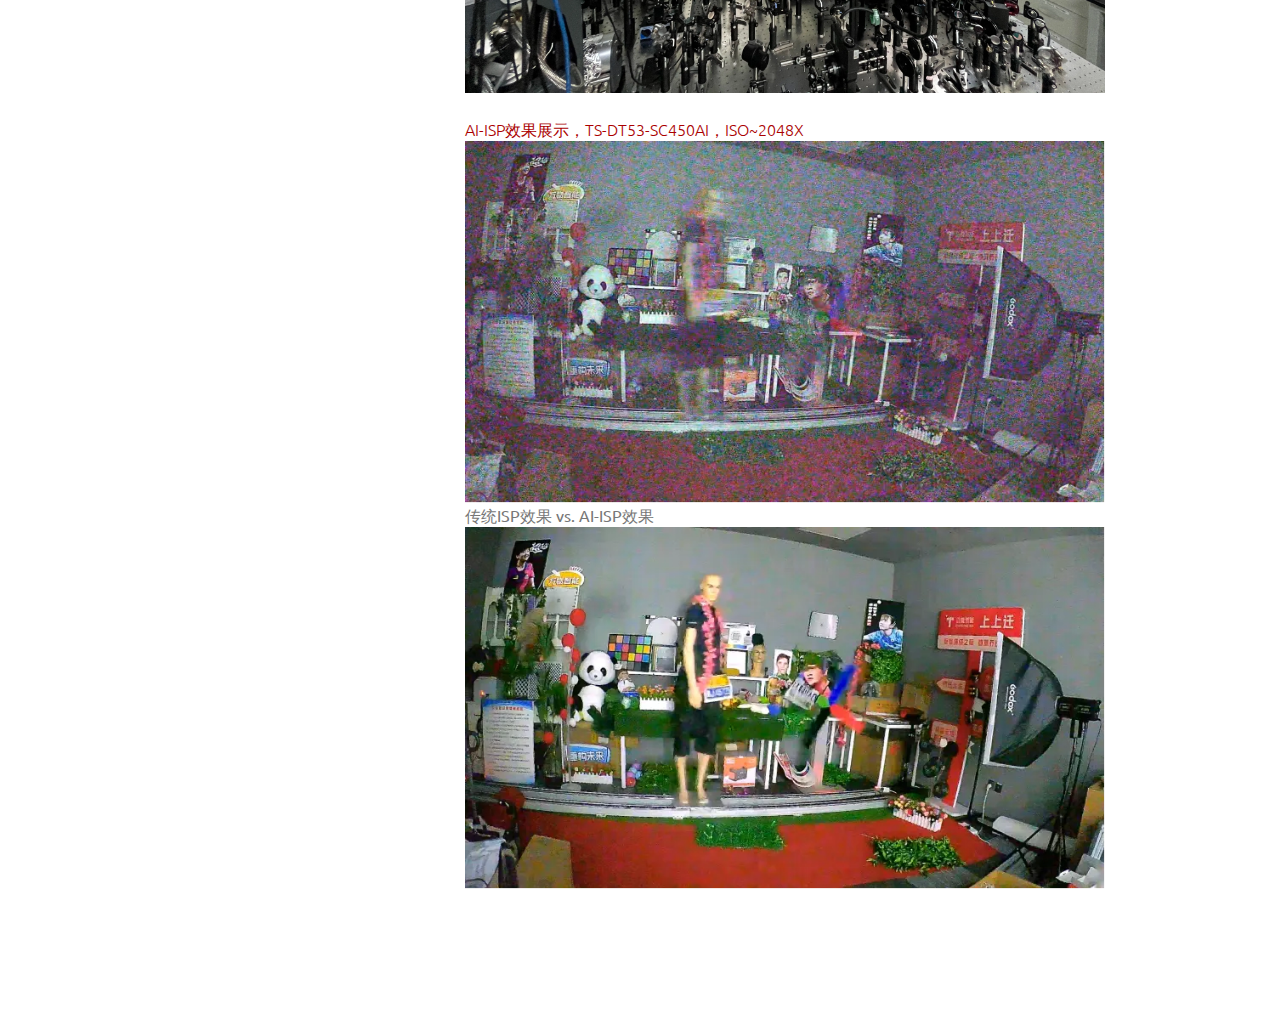
==== commit 2e856ef0: "Update index.html" ====
--- a/index.html
+++ b/index.html
@@ -71,7 +71,8 @@
           <p style="text-align: justify">我是楚千羽 (Qianyu Chu)，毕业于中国天津的 <a class="tag" href="http://www.tju.edu.cn/"
           target="_blank">天津大学（Tianjin University）</a>精密仪器与光电子工程学院的<a class="tag"
           href="http://photonsys.tju.edu.cn/examples/jumbotron/index.html" target="_blank">Photonic Systems Laboratory (PSL)</a>。我的导师是<a class="tag"
-          href="https://creol.ucf.edu/person/guifang-li/" target="_blank">李桂芳</a>教授 (美国国家发明家科学院院士, CREOL终身讲席教授, 中国 "973计划" 首席科学家) 和<a class="tag"
+          href="https://creol.ucf.edu/person/guifang-li/" target="_blank">李桂芳</a>教授 (<a class="tag"
+          href="https://creol.ucf.edu/person/guifang-li/" target="_blank">美国国家发明家科学院院士</a>, CREOL终身讲席教授, 中国 "973计划" 首席科学家) 和<a class="tag"
           href="http://faculty.tju.edu.cn/156015/zh_CN/index.htm" target="_blank">张林</a>教授 (中组部 "万人计划" 科技创新领军人才, <a class="tag" href="https://aiof.tju.edu.cn/" target="_blank">天津市光电芯片与多维光纤集成系统工程研究中心</a>主任)。</p>
 	  <p style="text-align: justify">我的研究兴趣包括多模态大语言模型(MLLMs)、计算成像、图像信号处理(ISP)、AI-ISP、高性能计算、光计算、AI for Science和强化学习等领域；目前已发表论文10余篇。</p>
           <p style="text-align: justify">除了科研和学习之外，我对口琴有着浓厚的兴趣，一直以来，我坚持不懈的练习、演奏口琴；我曾作为选手参加泮湖口琴音乐节，那段时光给我留下了深刻且美好的回忆。</p>
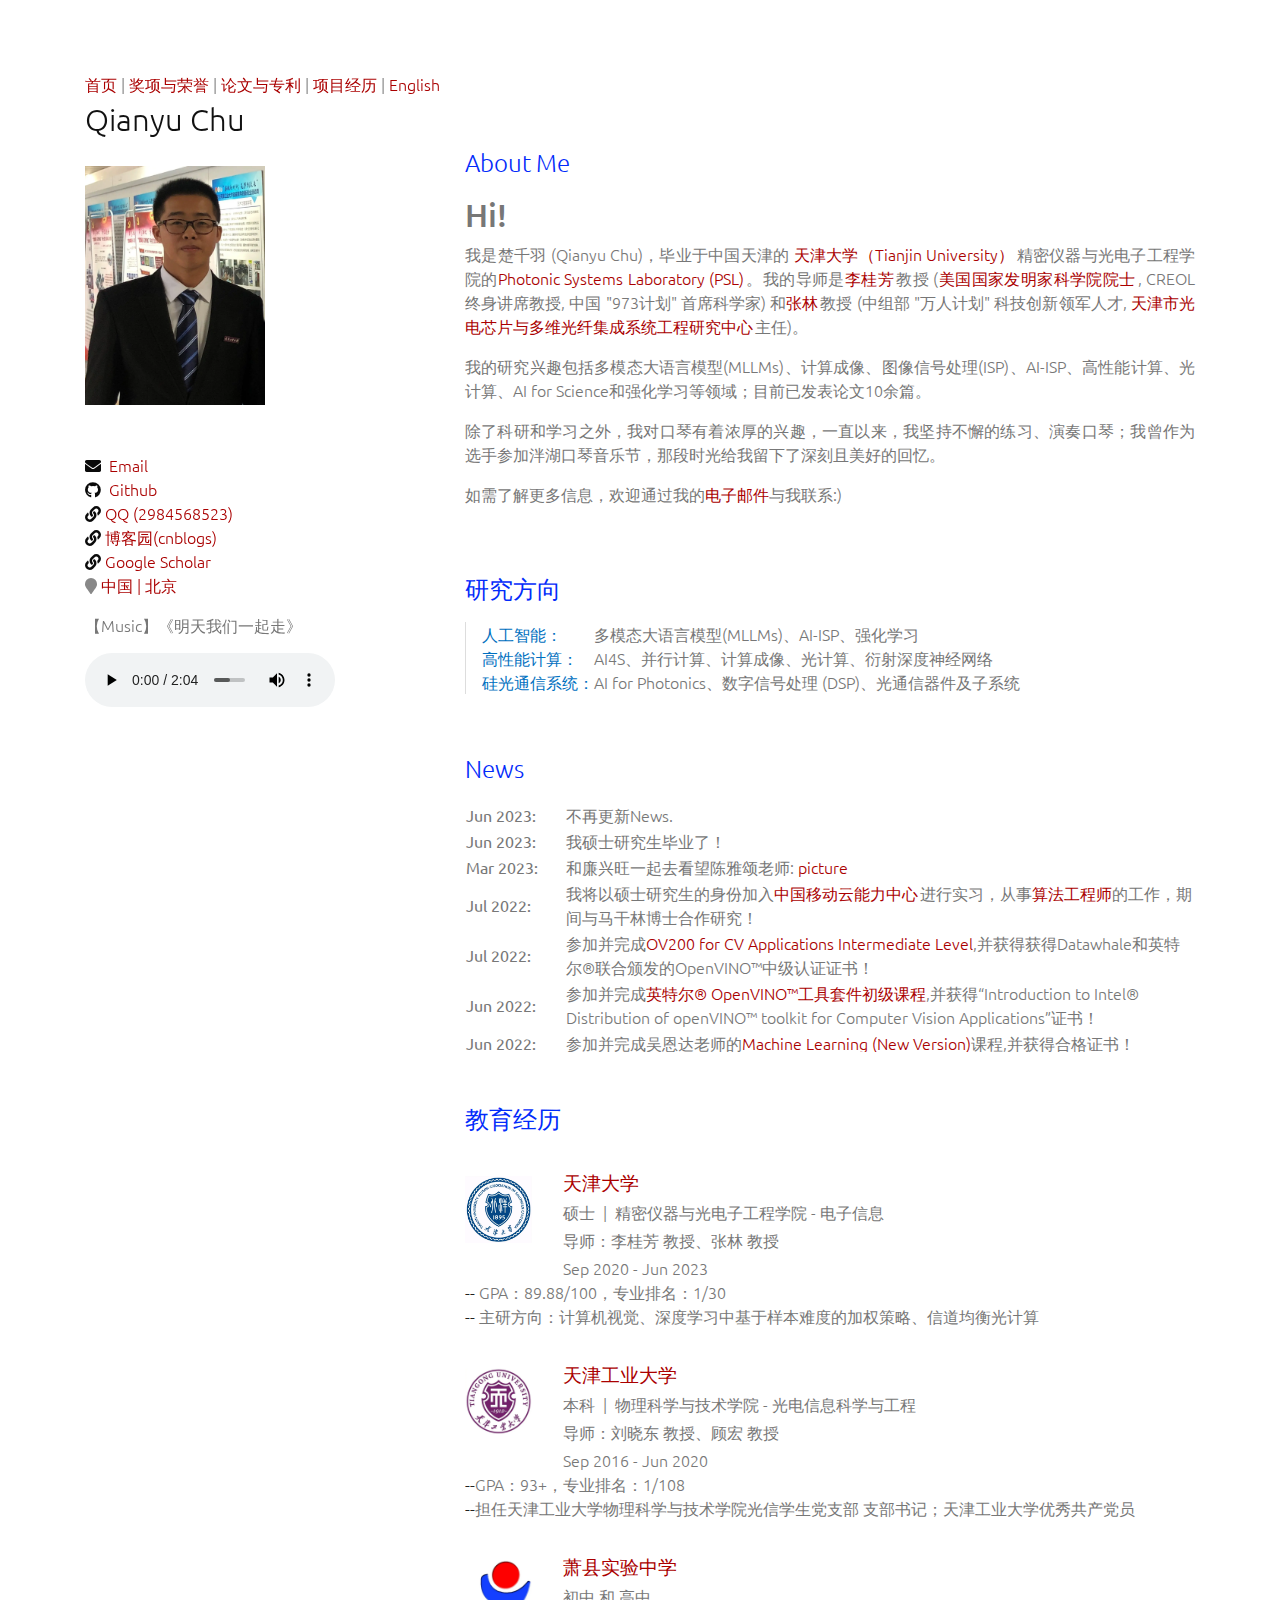
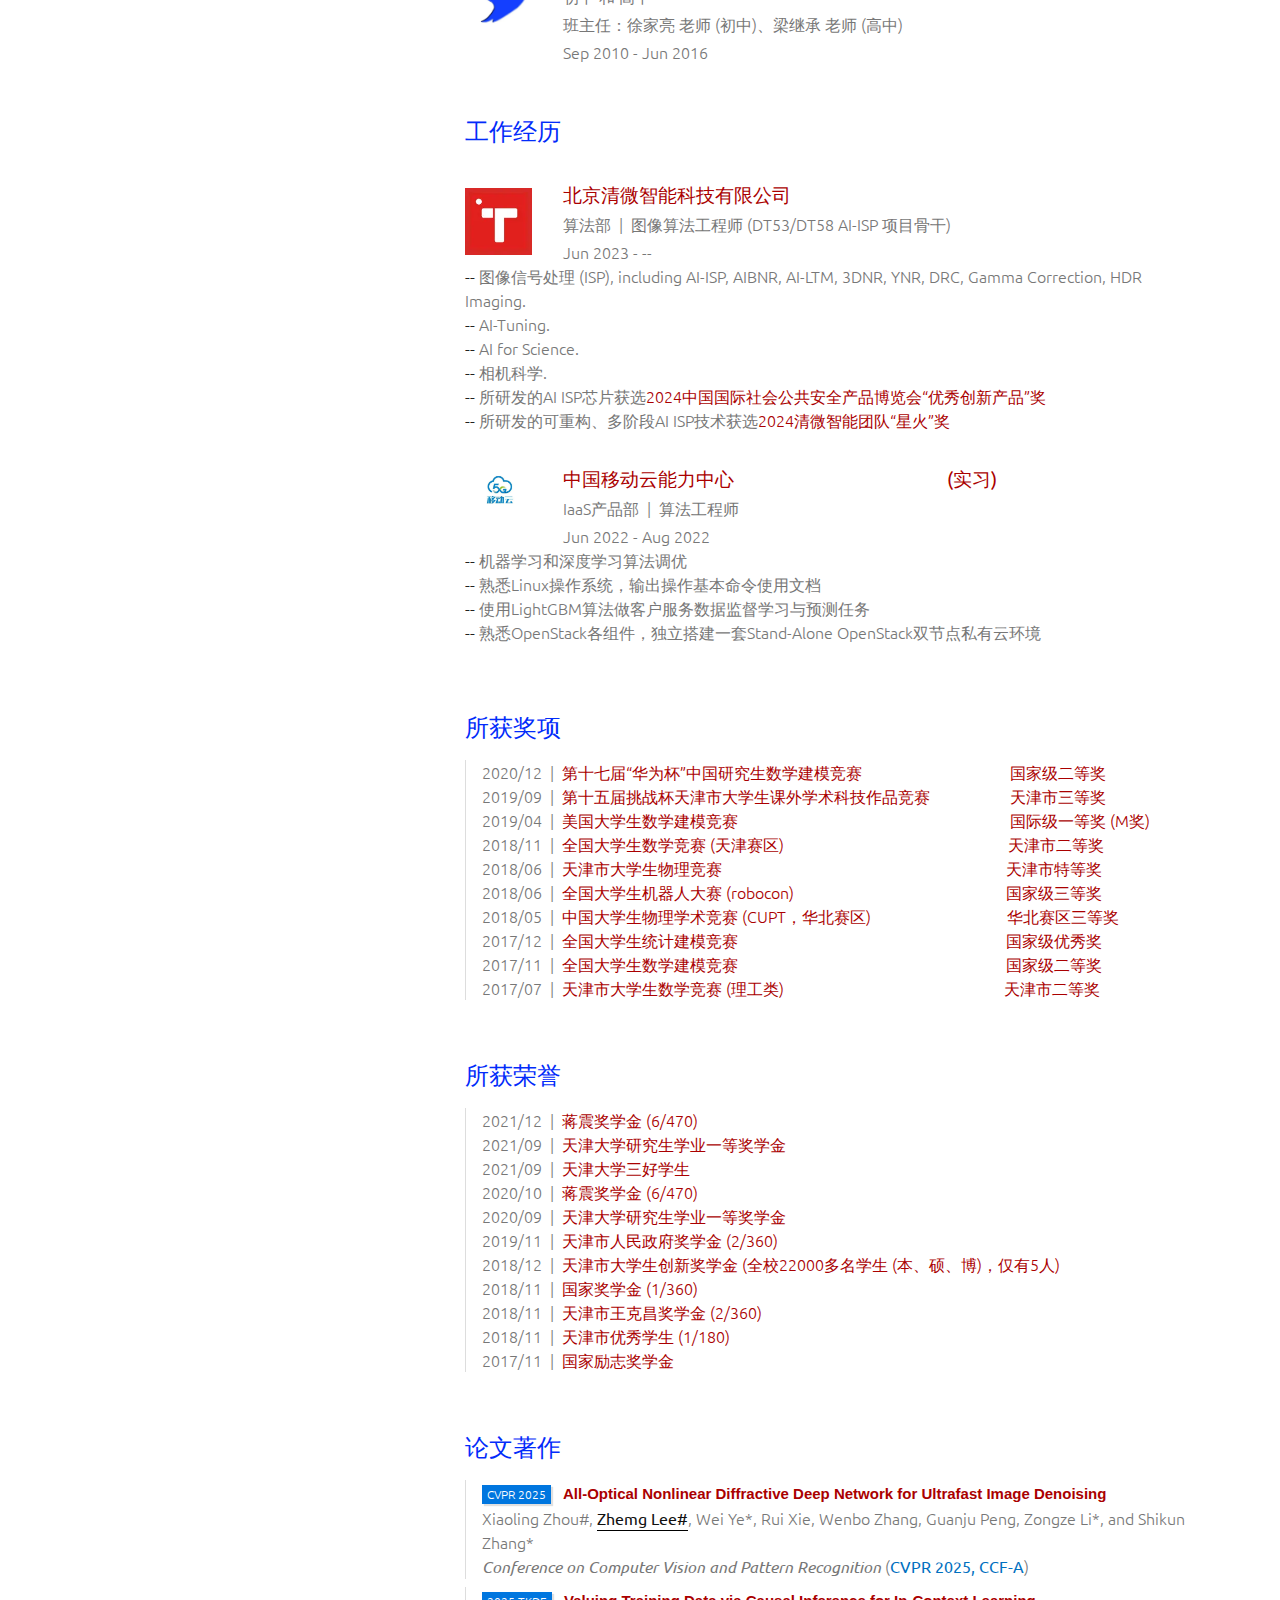
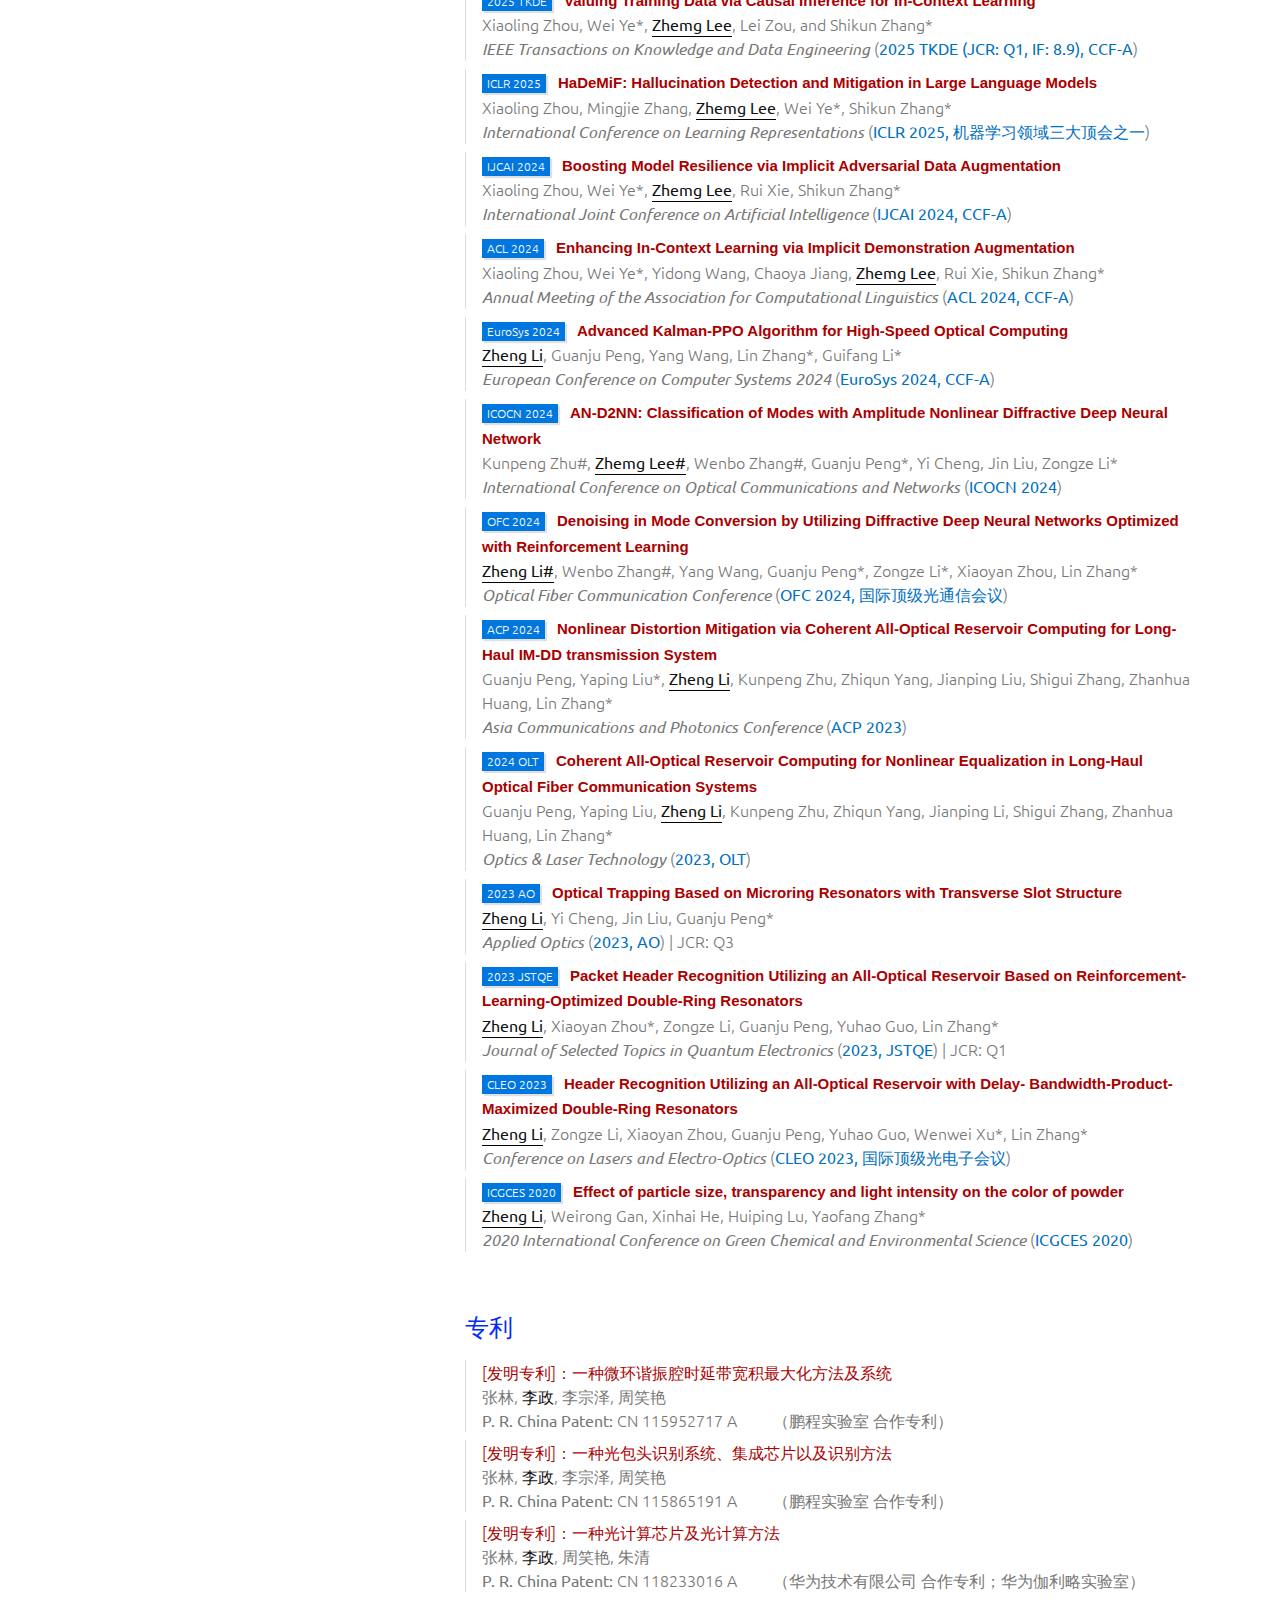
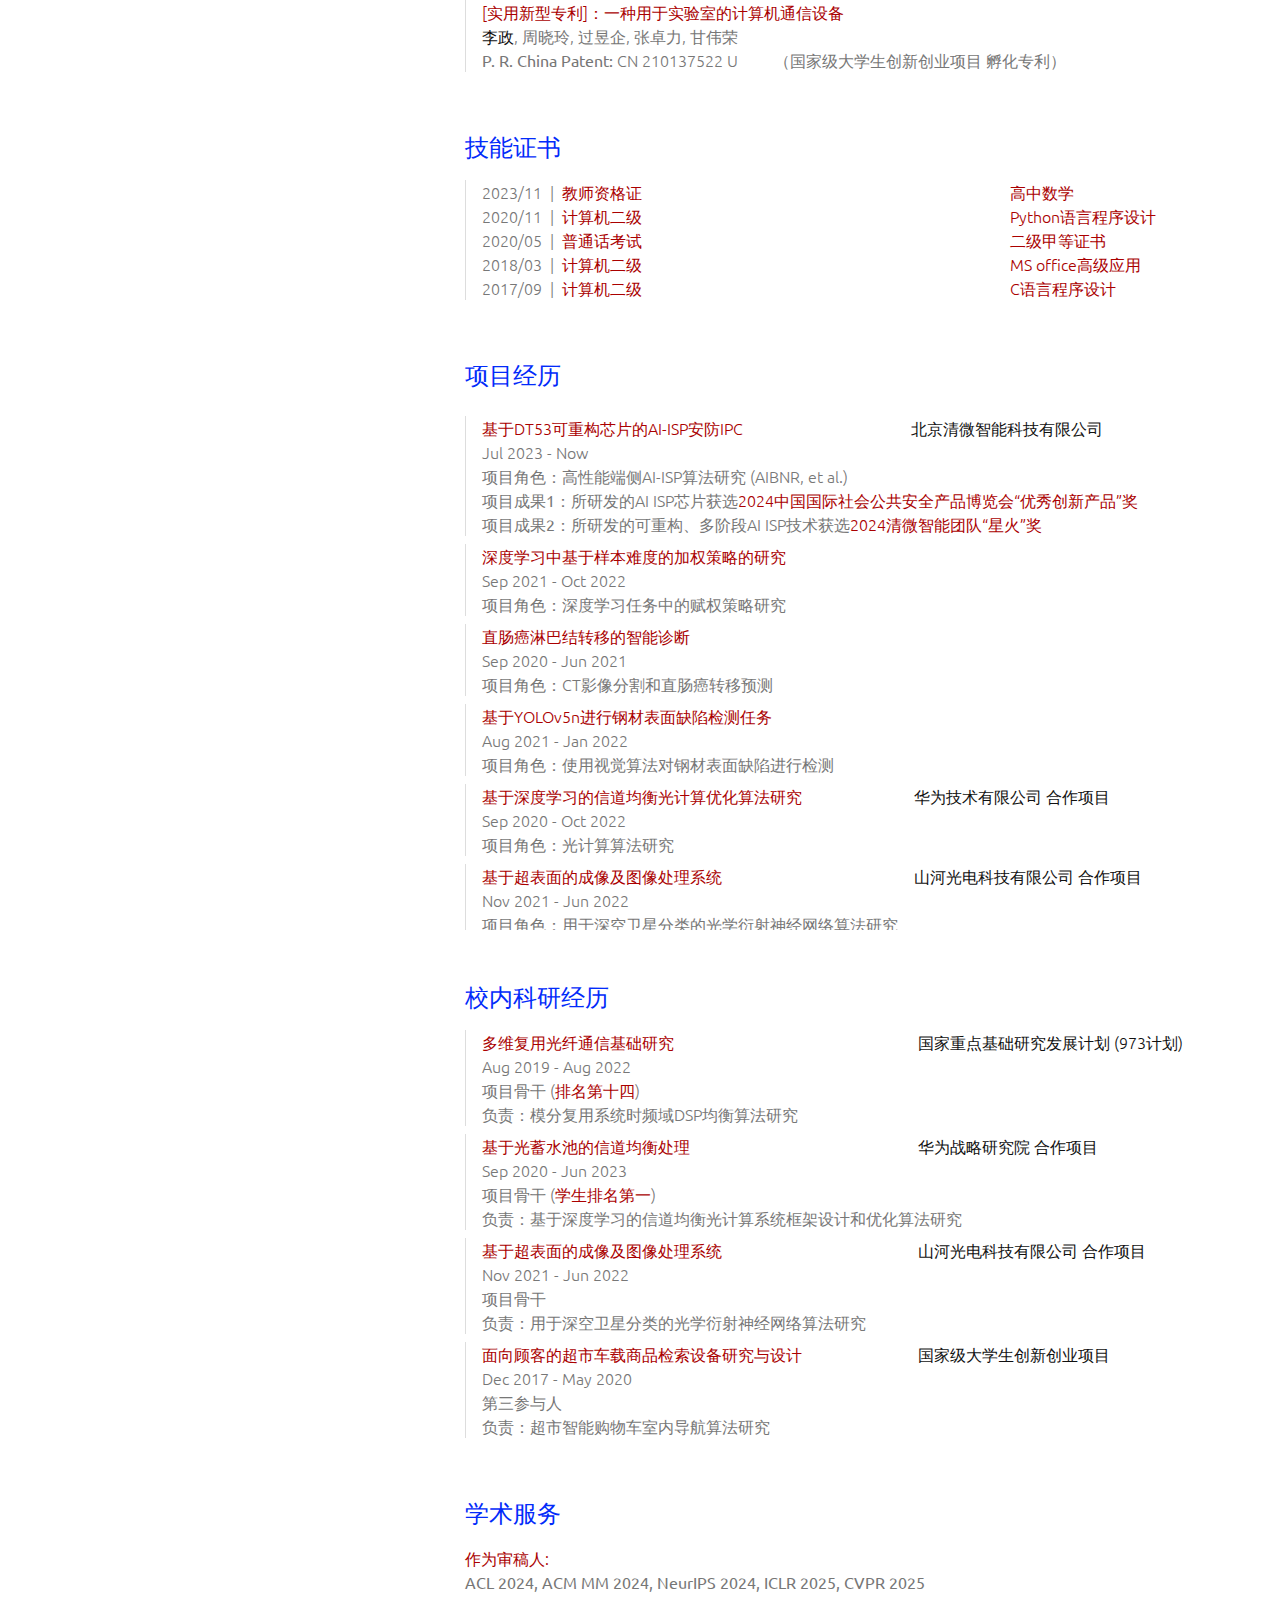
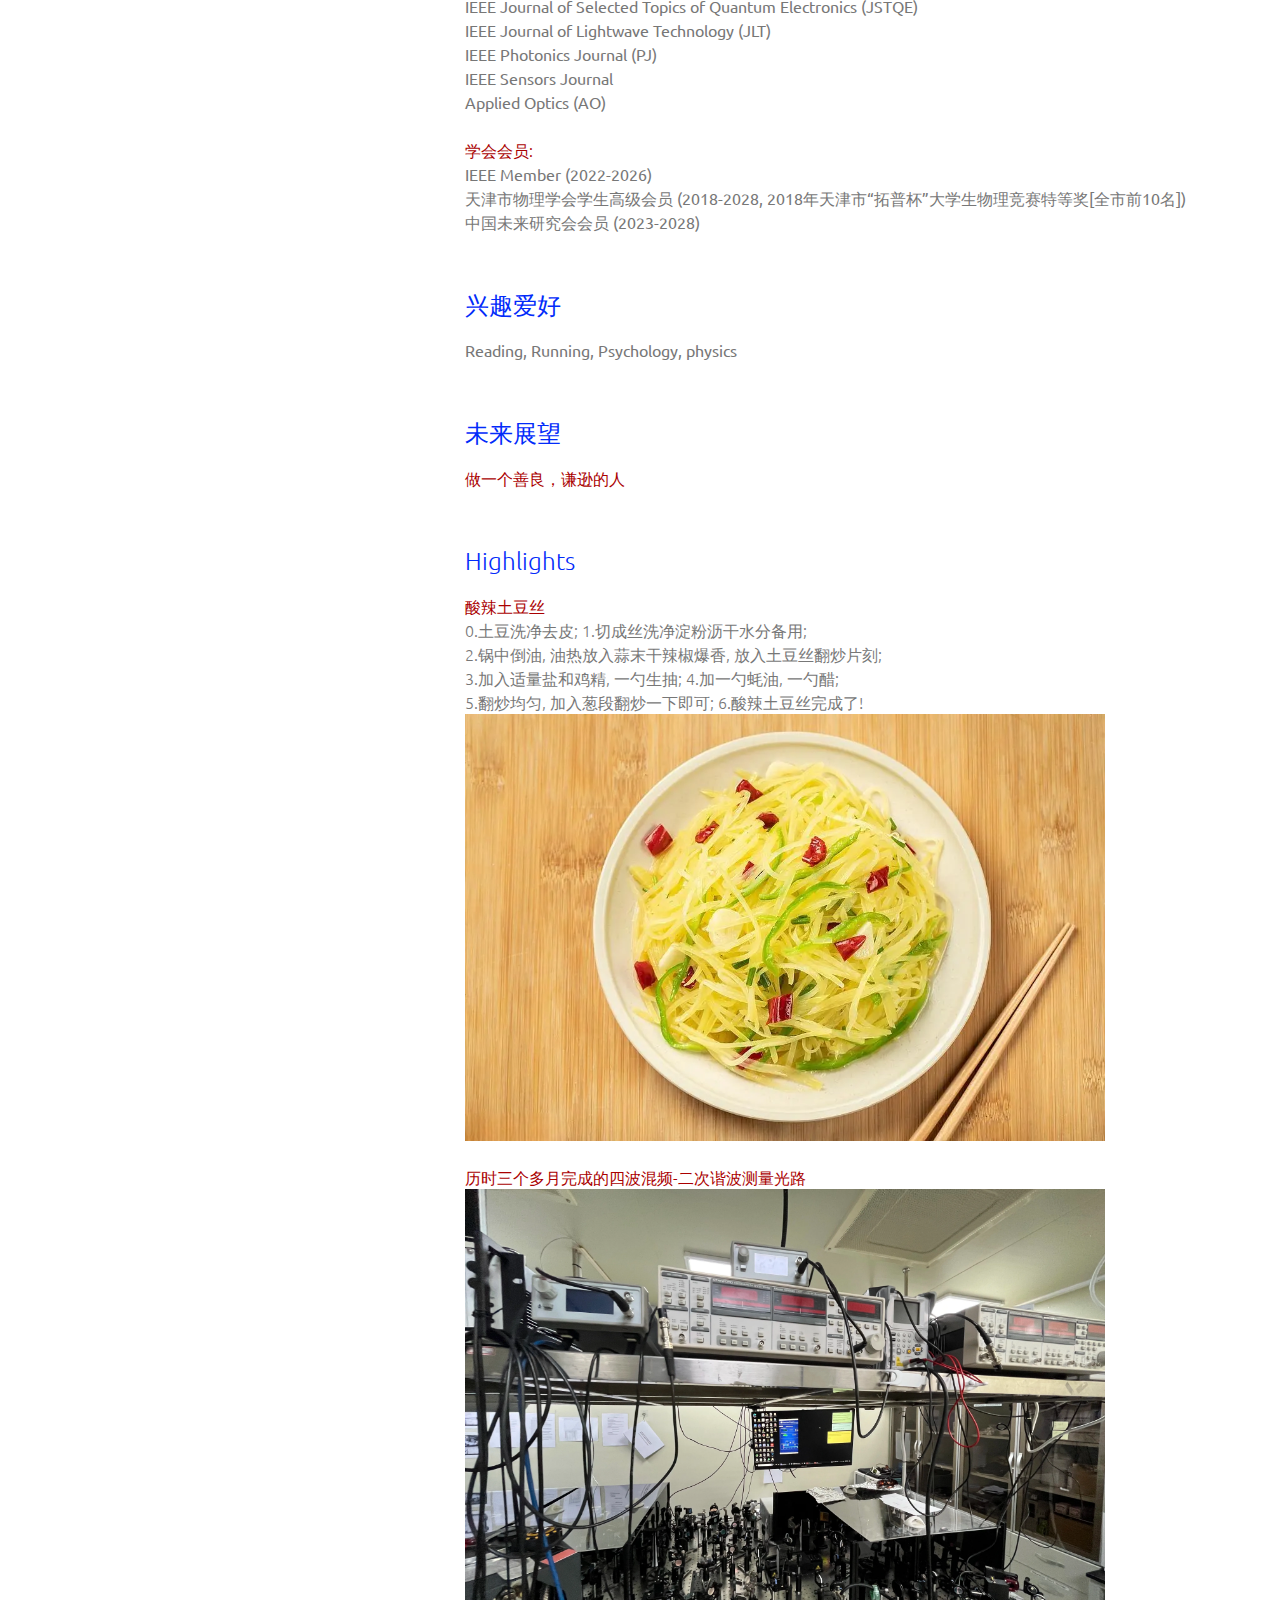
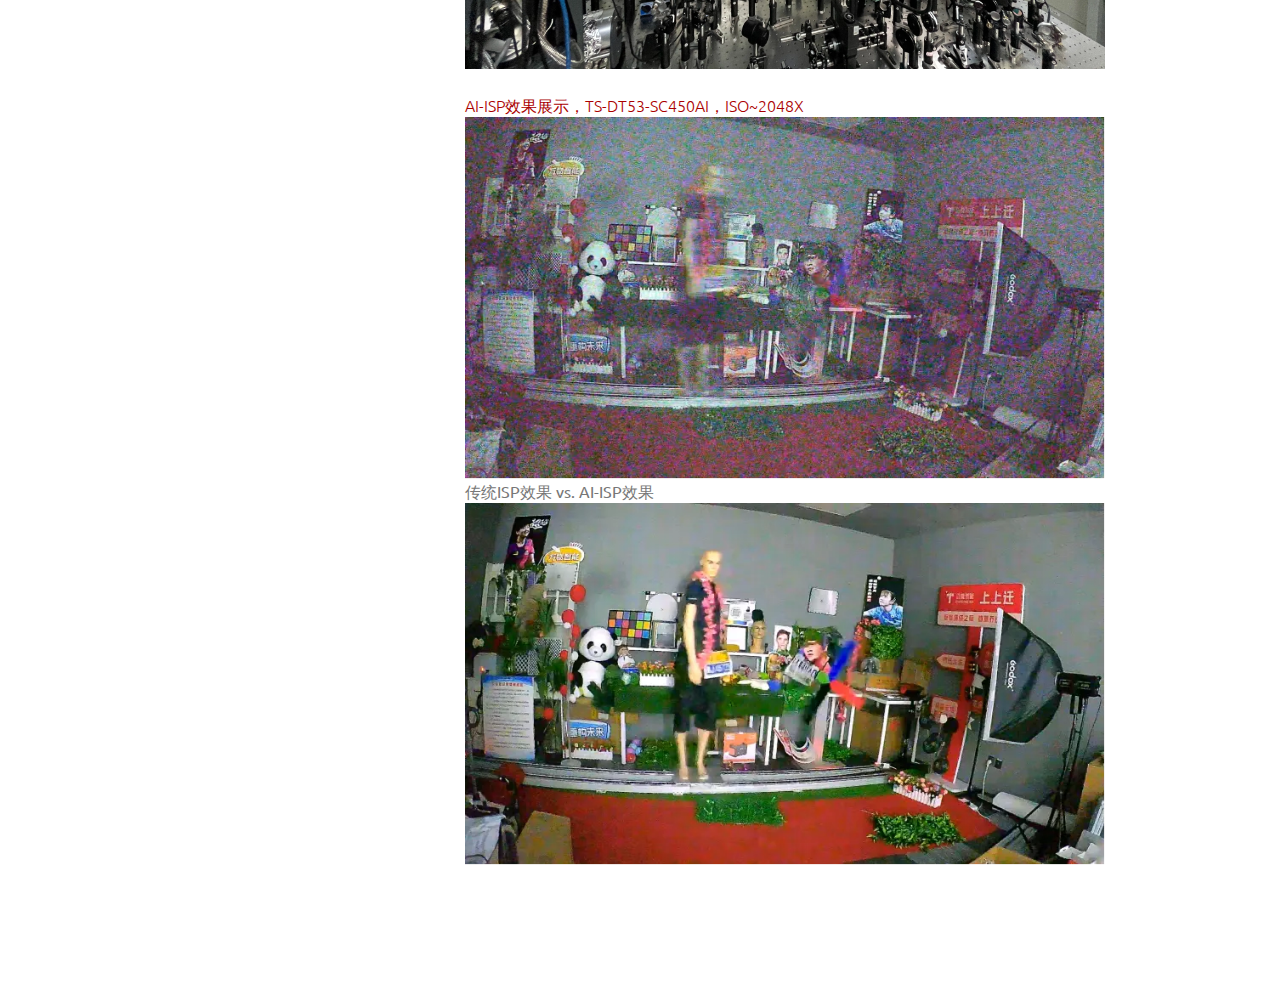
==== commit 65569560: "Update index.html" ====
--- a/index.html
+++ b/index.html
@@ -423,7 +423,7 @@
 	      <span class="tag">ICOCN 2024</span>&nbsp;&nbsp;
               <a class="tag" href="https://ieeexplore.ieee.org/document/10648527" target="_blank"><papertitle>AN-D2NN: Classification of Modes with Amplitude Nonlinear Diffractive Deep Neural Network</papertitle></a> <br>
 	      Kunpeng Zhu#, <span class="thisauthor"><span class="underline"><b>Zhemg Lee#</b></span></span>, Wenbo Zhang#, Guanju Peng*, Yi Cheng, Jin Liu, Zongze Li*<br>
-              <i>International Conference on Optical Communications and Networks</i> (<b style="color: #0070C0;">ICOCN 2024, 国际顶级光通信会议</b>) <br>
+              <i>International Conference on Optical Communications and Networks</i> (<b style="color: #0070C0;">ICOCN 2024</b>) <br>
             </p>
 		    
 	     <p class="paper my-2 pl-3">
